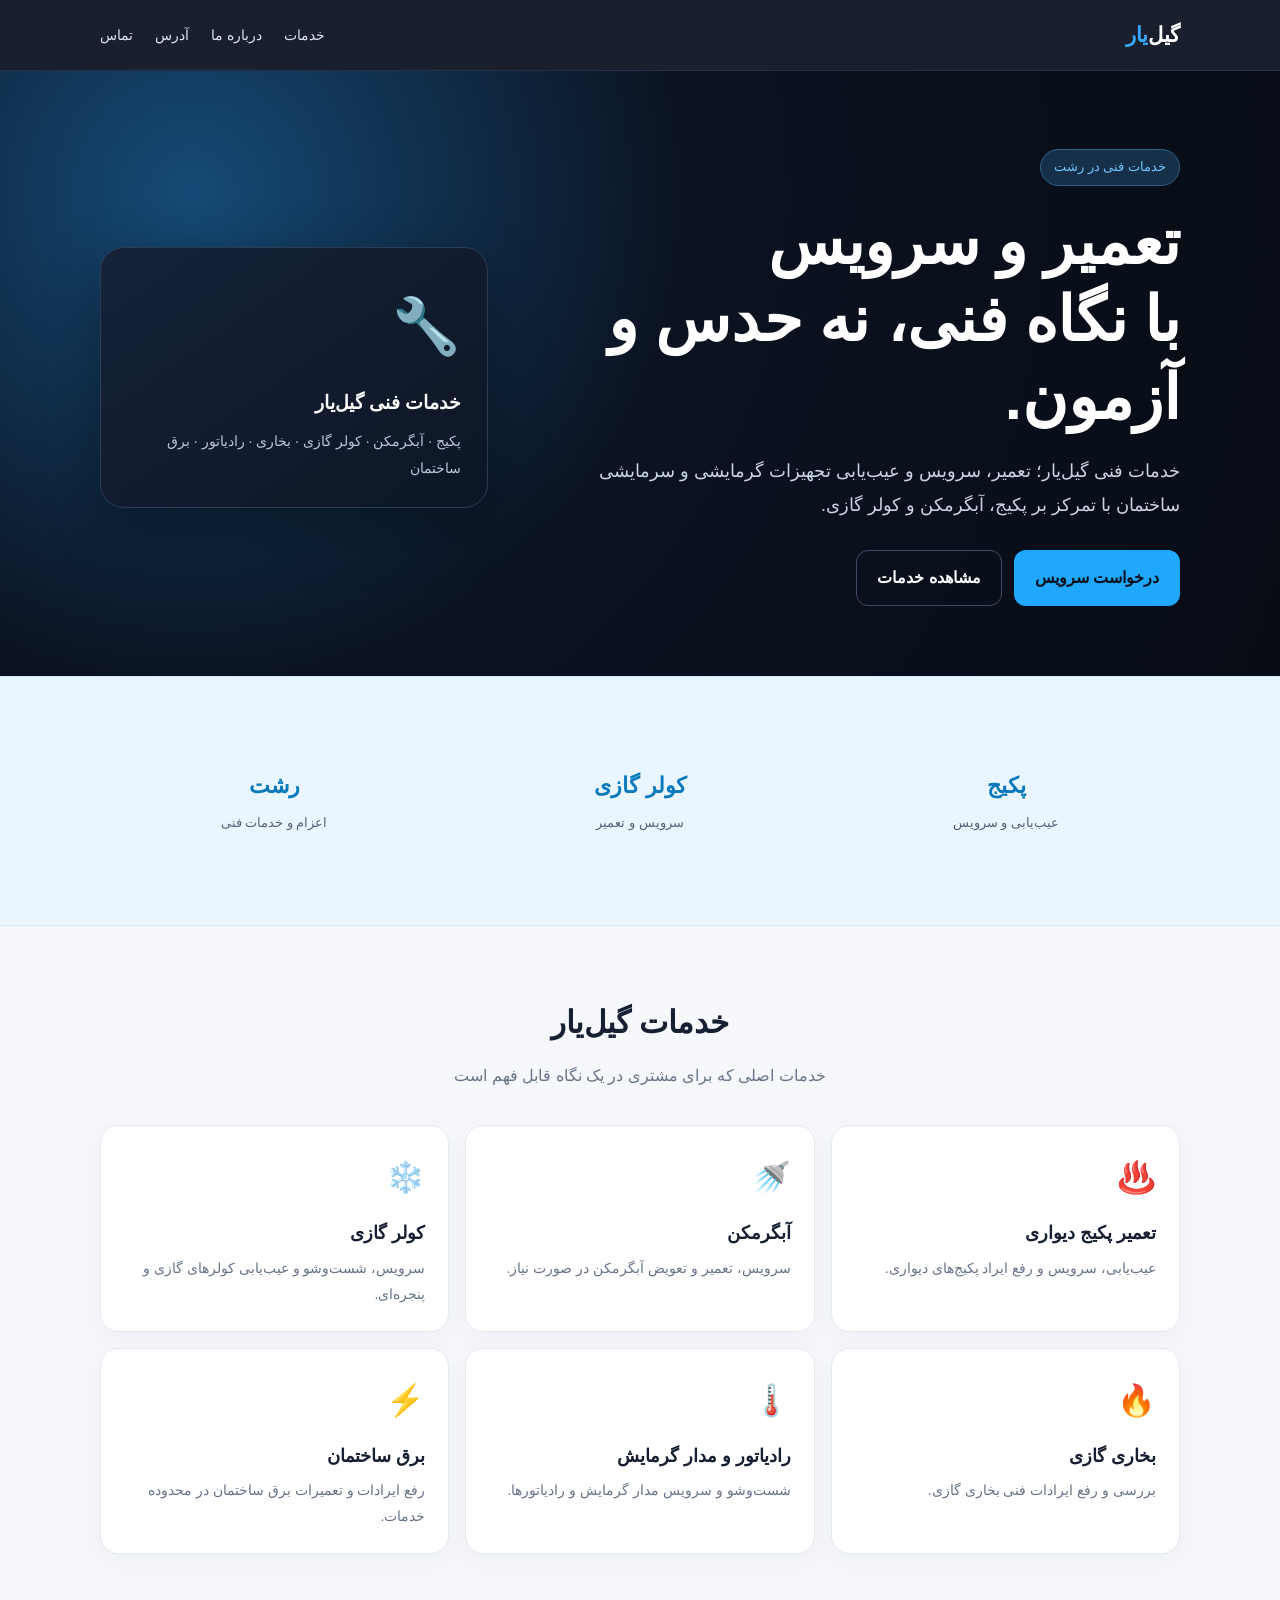
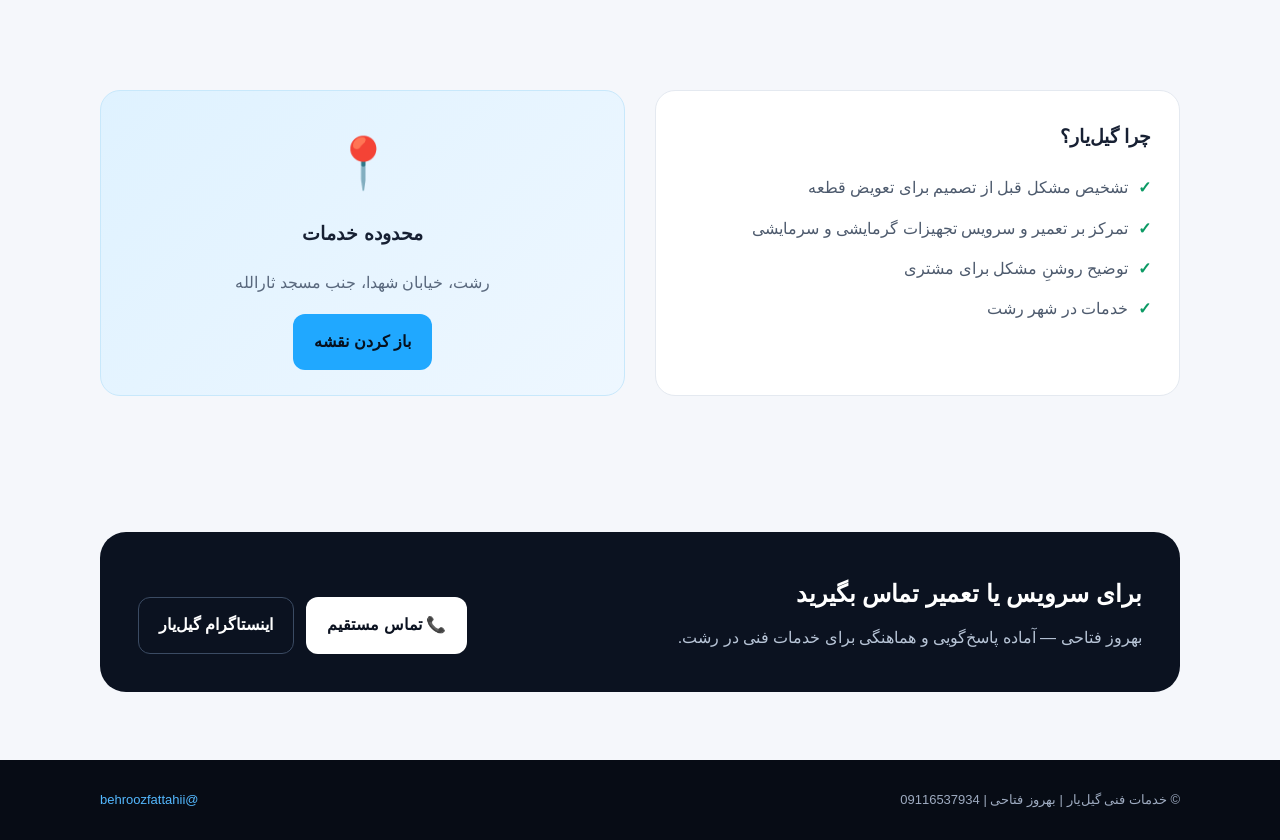
==== index.html @ eefb1b01 "Add files via upload" ====
<!doctype html>
<html lang="fa" dir="rtl">
<head>
<meta charset="utf-8">
<meta name="viewport" content="width=device-width,initial-scale=1">
<meta name="theme-color" content="#0b1220">
<title>خدمات فنی گیل‌یار | تعمیر پکیج و کولر در رشت</title>
<meta name="description" content="خدمات فنی گیل‌یار در رشت؛ تعمیر و سرویس پکیج، آبگرمکن، کولر گازی، بخاری گازی، رادیاتور و برق ساختمان.">
<style>
*{box-sizing:border-box}html{scroll-behavior:smooth}body{margin:0;font-family:Tahoma,Arial,sans-serif;background:#f5f7fb;color:#172033;line-height:1.9}
a{text-decoration:none;color:inherit}.wrap{max-width:1120px;margin:auto;padding:0 20px}
header{position:sticky;top:0;z-index:10;background:rgba(11,18,32,.94);backdrop-filter:blur(12px);color:#fff;border-bottom:1px solid #263149}
.nav{height:70px;display:flex;align-items:center;justify-content:space-between}.brand{font-size:21px;font-weight:900}.brand span{color:#36a9ff}
.navlinks{display:flex;gap:22px;font-size:14px;color:#dce5f4}.navlinks a:hover{color:#36a9ff}
.hero{background:radial-gradient(circle at 15% 20%,#154a76 0,#0b1220 42%,#070c15 100%);color:#fff;padding:78px 0 70px;overflow:hidden}
.hero-grid{display:grid;grid-template-columns:1.25fr .75fr;gap:45px;align-items:center}.eyebrow{display:inline-block;background:#17304a;border:1px solid #2c6087;color:#73c5ff;padding:5px 13px;border-radius:999px;font-size:13px}
h1{font-size:clamp(34px,5vw,62px);line-height:1.25;margin:18px 0 14px}.hero p{font-size:18px;color:#c8d4e5;max-width:650px}
.actions{display:flex;gap:12px;flex-wrap:wrap;margin-top:27px}.btn{display:inline-flex;align-items:center;justify-content:center;padding:12px 20px;border-radius:12px;font-weight:800;border:1px solid transparent}.primary{background:#20a8ff;color:#06101d}.secondary{border-color:#3b4b63;color:#fff}
.hero-card{background:linear-gradient(145deg,#152238,#0d1625);border:1px solid #2b3c55;border-radius:24px;padding:26px;box-shadow:0 20px 60px #0005}.hero-card .icon{font-size:55px}.hero-card h3{margin:7px 0}.hero-card p{font-size:14px;margin:0;color:#b9c7d9}
section{padding:68px 0}.section-title{text-align:center;margin-bottom:34px}.section-title h2{font-size:31px;margin:0 0 8px}.section-title p{color:#69758a;margin:0}
.services{display:grid;grid-template-columns:repeat(3,1fr);gap:16px}.service{background:#fff;border:1px solid #e4e9f0;border-radius:18px;padding:23px;box-shadow:0 8px 28px #16233a08}.service .ico{font-size:31px}.service h3{margin:8px 0 4px;font-size:18px}.service p{margin:0;color:#68748a;font-size:14px}
.strip{background:#eaf6ff;border-top:1px solid #cfeaff;border-bottom:1px solid #cfeaff}.strip-grid{display:grid;grid-template-columns:repeat(3,1fr);gap:18px;text-align:center}.stat{padding:20px}.stat b{display:block;font-size:22px;color:#0879bd}.stat span{font-size:13px;color:#536176}
.about{display:grid;grid-template-columns:1fr 1fr;gap:30px;align-items:stretch}.box{background:#fff;border:1px solid #e4e9f0;border-radius:20px;padding:28px}.box h3{margin-top:0}.check{display:flex;gap:10px;margin:10px 0;color:#4d5a6d}.check b{color:#0b9a64}
.mapbox{min-height:300px;border-radius:20px;background:linear-gradient(135deg,#dff2ff,#eef7ff);border:1px solid #c8e8fb;display:flex;align-items:center;justify-content:center;text-align:center;padding:25px}.pin{font-size:50px}.mapbox h3{margin:5px 0}.mapbox p{color:#59687d}
.cta{background:#0b1220;color:#fff;border-radius:26px;padding:38px}.cta-grid{display:flex;justify-content:space-between;gap:25px;align-items:center}.cta h2{margin:0 0 6px}.cta p{color:#b8c5d7;margin:0}.cta .primary{background:#fff;color:#0b1220}
footer{background:#070c15;color:#9eabc0;padding:28px 0;font-size:13px}.foot{display:flex;justify-content:space-between;gap:15px;flex-wrap:wrap}.social{color:#54b9ff}
@media(max-width:800px){.navlinks{display:none}.hero{padding-top:55px}.hero-grid,.about{grid-template-columns:1fr}.services{grid-template-columns:1fr 1fr}.strip-grid{grid-template-columns:1fr}.hero-card{display:none}}
@media(max-width:520px){.services{grid-template-columns:1fr}h1{font-size:38px}.cta-grid{display:block}.cta .btn{margin-top:20px}}
</style>
</head>
<body>
<header><div class="wrap nav">
  <div class="brand">گیل<span>‌یار</span></div>
  <nav class="navlinks"><a href="#services">خدمات</a><a href="#about">درباره ما</a><a href="#address">آدرس</a><a href="#contact">تماس</a></nav>
</div></header>

<main>
<section class="hero"><div class="wrap hero-grid">
  <div>
    <span class="eyebrow">خدمات فنی در رشت</span>
    <h1>تعمیر و سرویس<br>با نگاه فنی، نه حدس و آزمون.</h1>
    <p>خدمات فنی گیل‌یار؛ تعمیر، سرویس و عیب‌یابی تجهیزات گرمایشی و سرمایشی ساختمان با تمرکز بر پکیج، آبگرمکن و کولر گازی.</p>
    <div class="actions"><a class="btn primary" href="#contact">درخواست سرویس</a><a class="btn secondary" href="#services">مشاهده خدمات</a></div>
  </div>
  <div class="hero-card"><div class="icon">🔧</div><h3>خدمات فنی گیل‌یار</h3><p>پکیج · آبگرمکن · کولر گازی · بخاری · رادیاتور · برق ساختمان</p></div>
</div></section>

<section class="strip"><div class="wrap strip-grid">
  <div class="stat"><b>پکیج</b><span>عیب‌یابی و سرویس</span></div>
  <div class="stat"><b>کولر گازی</b><span>سرویس و تعمیر</span></div>
  <div class="stat"><b>رشت</b><span>اعزام و خدمات فنی</span></div>
</div></section>

<section id="services"><div class="wrap">
  <div class="section-title"><h2>خدمات گیل‌یار</h2><p>خدمات اصلی که برای مشتری در یک نگاه قابل فهم است</p></div>
  <div class="services">
    <article class="service"><div class="ico">♨️</div><h3>تعمیر پکیج دیواری</h3><p>عیب‌یابی، سرویس و رفع ایراد پکیج‌های دیواری.</p></article>
    <article class="service"><div class="ico">🚿</div><h3>آبگرمکن</h3><p>سرویس، تعمیر و تعویض آبگرمکن در صورت نیاز.</p></article>
    <article class="service"><div class="ico">❄️</div><h3>کولر گازی</h3><p>سرویس، شست‌وشو و عیب‌یابی کولرهای گازی و پنجره‌ای.</p></article>
    <article class="service"><div class="ico">🔥</div><h3>بخاری گازی</h3><p>بررسی و رفع ایرادات فنی بخاری گازی.</p></article>
    <article class="service"><div class="ico">🌡️</div><h3>رادیاتور و مدار گرمایش</h3><p>شست‌وشو و سرویس مدار گرمایش و رادیاتورها.</p></article>
    <article class="service"><div class="ico">⚡</div><h3>برق ساختمان</h3><p>رفع ایرادات و تعمیرات برق ساختمان در محدوده خدمات.</p></article>
  </div>
</div></section>

<section id="about"><div class="wrap about">
  <div class="box"><h3>چرا گیل‌یار؟</h3>
    <div class="check"><b>✓</b><span>تشخیص مشکل قبل از تصمیم برای تعویض قطعه</span></div>
    <div class="check"><b>✓</b><span>تمرکز بر تعمیر و سرویس تجهیزات گرمایشی و سرمایشی</span></div>
    <div class="check"><b>✓</b><span>توضیح روشنِ مشکل برای مشتری</span></div>
    <div class="check"><b>✓</b><span>خدمات در شهر رشت</span></div>
  </div>
  <div class="mapbox" id="address"><div><div class="pin">📍</div><h3>محدوده خدمات</h3><p>رشت، خیابان شهدا، جنب مسجد ثارالله</p><a class="btn primary" target="_blank" href="https://www.google.com/maps/search/?api=1&query=رشت+خیابان+شهدا+مسجد+ثارالله">باز کردن نقشه</a></div></div>
</div></section>

<section id="contact"><div class="wrap"><div class="cta"><div class="cta-grid">
  <div><h2>برای سرویس یا تعمیر تماس بگیرید</h2><p>بهروز فتاحی — آماده پاسخ‌گویی و هماهنگی برای خدمات فنی در رشت.</p></div>
  <div class="actions"><a class="btn primary" href="tel:09116537934">📞 تماس مستقیم</a><a class="btn secondary" href="https://instagram.com/behroozfattahii" target="_blank">اینستاگرام گیل‌یار</a></div>
</div></div></div></section>
</main>

<footer><div class="wrap foot"><span>© خدمات فنی گیل‌یار | بهروز فتاحی | 09116537934</span><span class="social">@behroozfattahii</span></div></footer>
</body>
</html>
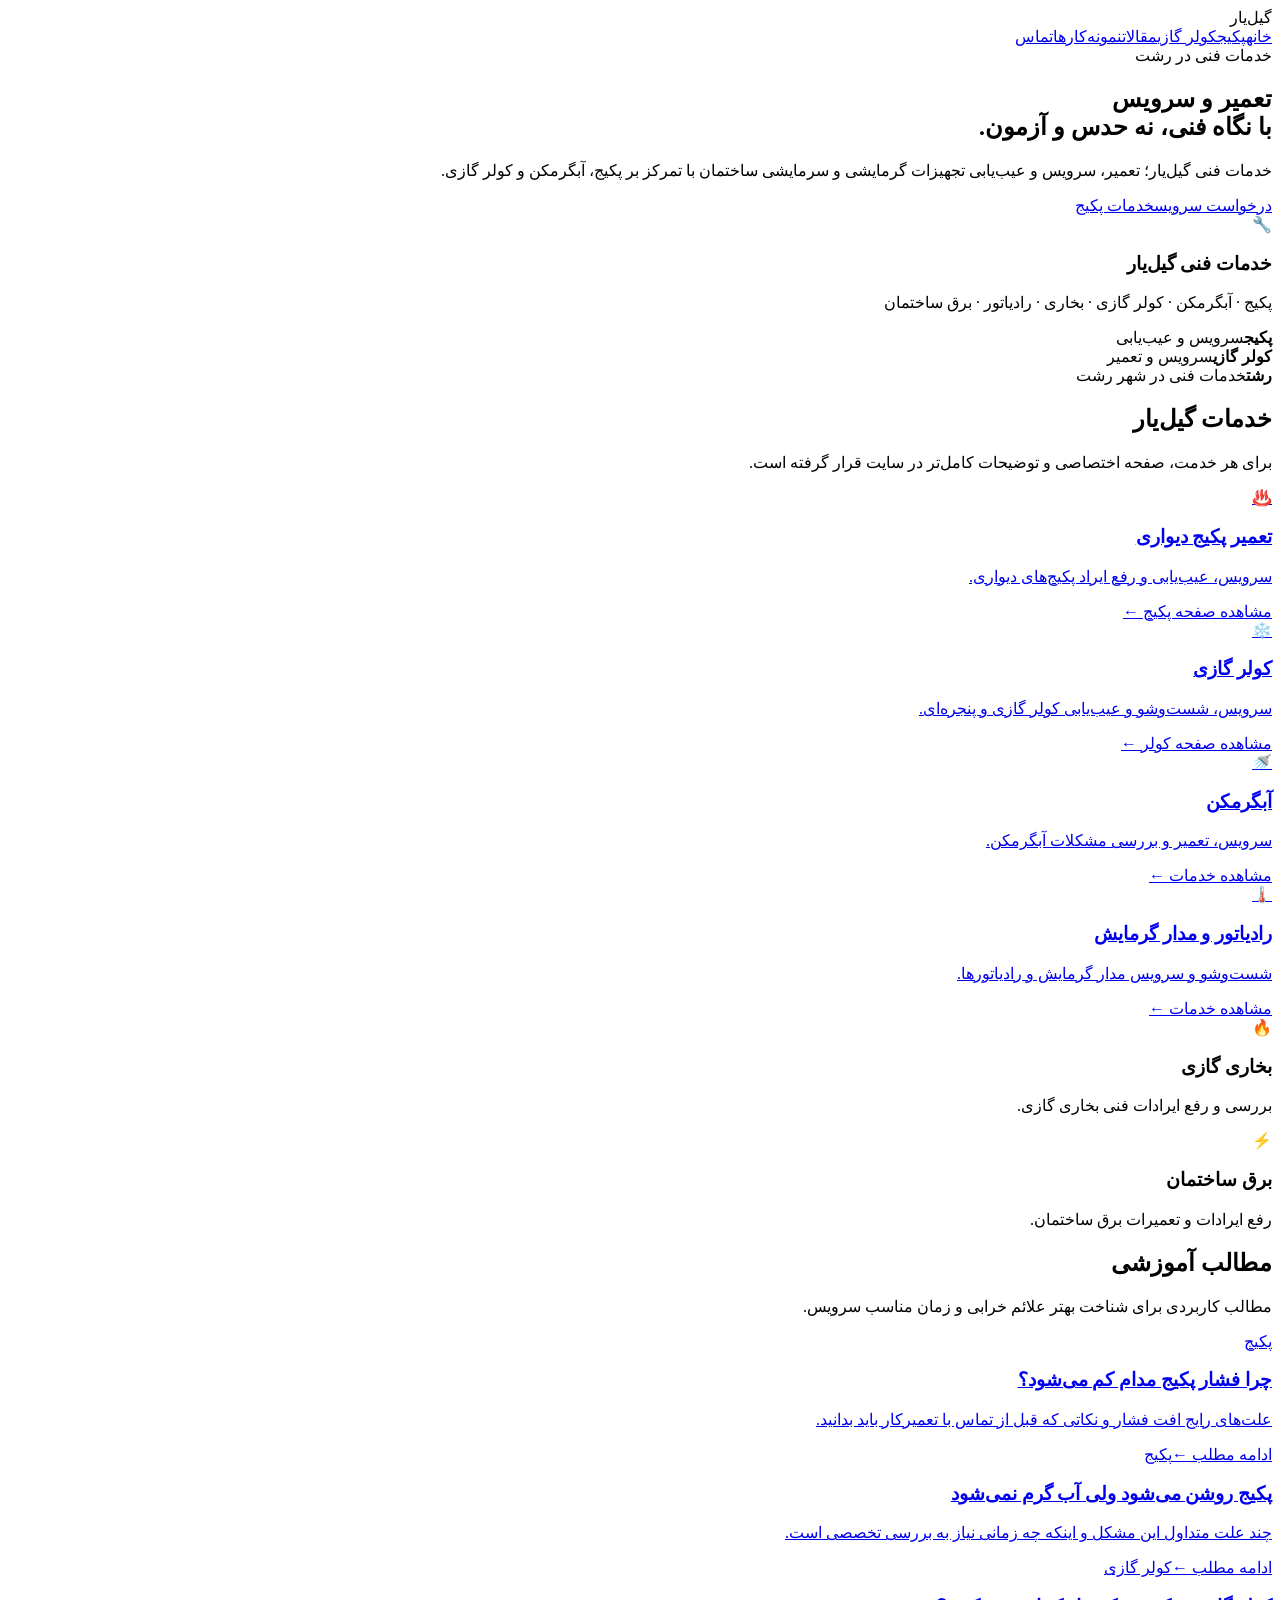
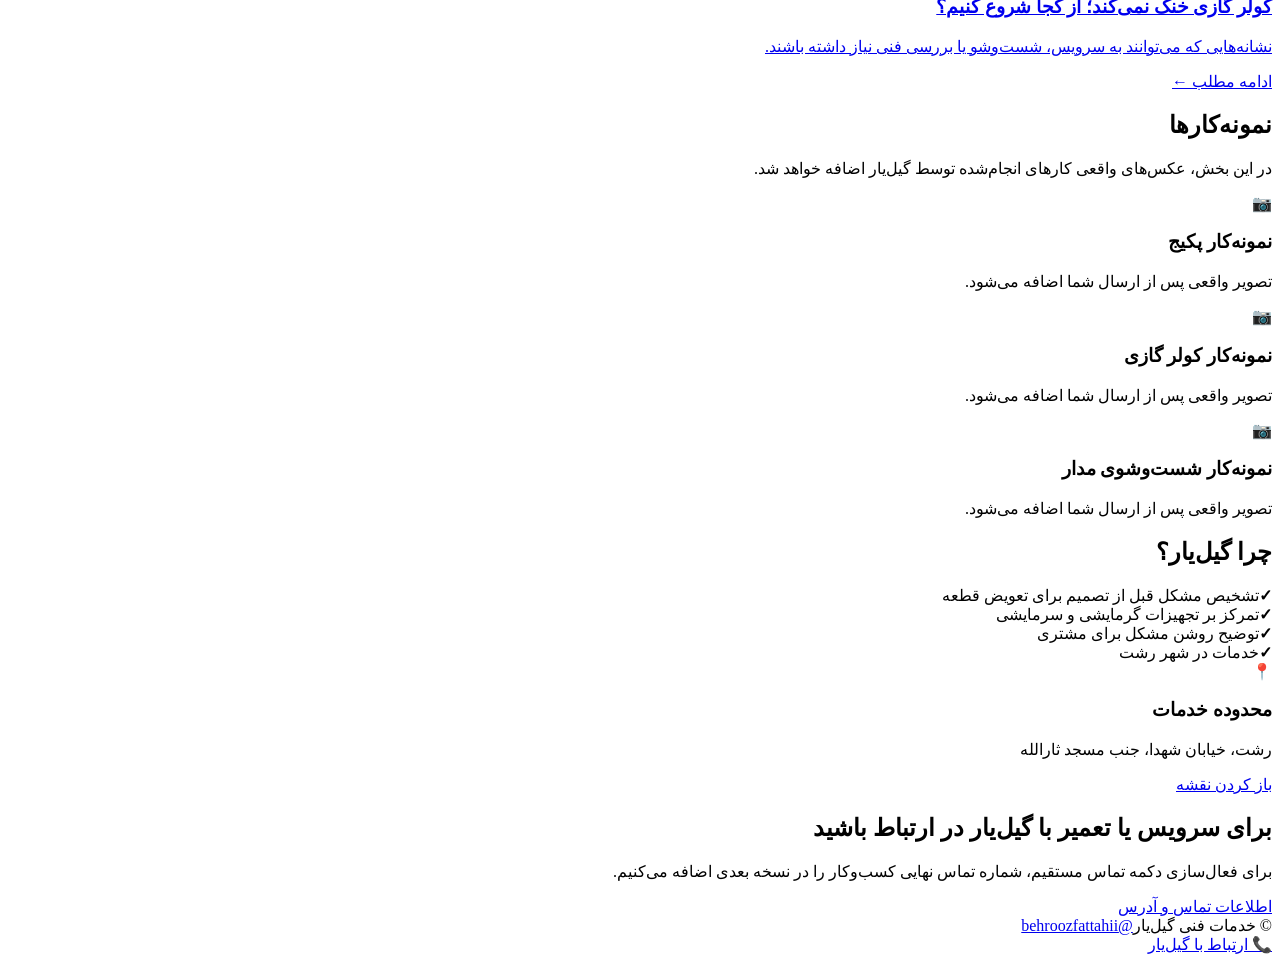
==== commit 28a2ee09: "Add files via upload" ====
--- a/index.html
+++ b/index.html
@@ -1,84 +1 @@
-<!doctype html>
-<html lang="fa" dir="rtl">
-<head>
-<meta charset="utf-8">
-<meta name="viewport" content="width=device-width,initial-scale=1">
-<meta name="theme-color" content="#0b1220">
-<title>خدمات فنی گیل‌یار | تعمیر پکیج و کولر در رشت</title>
-<meta name="description" content="خدمات فنی گیل‌یار در رشت؛ تعمیر و سرویس پکیج، آبگرمکن، کولر گازی، بخاری گازی، رادیاتور و برق ساختمان.">
-<style>
-*{box-sizing:border-box}html{scroll-behavior:smooth}body{margin:0;font-family:Tahoma,Arial,sans-serif;background:#f5f7fb;color:#172033;line-height:1.9}
-a{text-decoration:none;color:inherit}.wrap{max-width:1120px;margin:auto;padding:0 20px}
-header{position:sticky;top:0;z-index:10;background:rgba(11,18,32,.94);backdrop-filter:blur(12px);color:#fff;border-bottom:1px solid #263149}
-.nav{height:70px;display:flex;align-items:center;justify-content:space-between}.brand{font-size:21px;font-weight:900}.brand span{color:#36a9ff}
-.navlinks{display:flex;gap:22px;font-size:14px;color:#dce5f4}.navlinks a:hover{color:#36a9ff}
-.hero{background:radial-gradient(circle at 15% 20%,#154a76 0,#0b1220 42%,#070c15 100%);color:#fff;padding:78px 0 70px;overflow:hidden}
-.hero-grid{display:grid;grid-template-columns:1.25fr .75fr;gap:45px;align-items:center}.eyebrow{display:inline-block;background:#17304a;border:1px solid #2c6087;color:#73c5ff;padding:5px 13px;border-radius:999px;font-size:13px}
-h1{font-size:clamp(34px,5vw,62px);line-height:1.25;margin:18px 0 14px}.hero p{font-size:18px;color:#c8d4e5;max-width:650px}
-.actions{display:flex;gap:12px;flex-wrap:wrap;margin-top:27px}.btn{display:inline-flex;align-items:center;justify-content:center;padding:12px 20px;border-radius:12px;font-weight:800;border:1px solid transparent}.primary{background:#20a8ff;color:#06101d}.secondary{border-color:#3b4b63;color:#fff}
-.hero-card{background:linear-gradient(145deg,#152238,#0d1625);border:1px solid #2b3c55;border-radius:24px;padding:26px;box-shadow:0 20px 60px #0005}.hero-card .icon{font-size:55px}.hero-card h3{margin:7px 0}.hero-card p{font-size:14px;margin:0;color:#b9c7d9}
-section{padding:68px 0}.section-title{text-align:center;margin-bottom:34px}.section-title h2{font-size:31px;margin:0 0 8px}.section-title p{color:#69758a;margin:0}
-.services{display:grid;grid-template-columns:repeat(3,1fr);gap:16px}.service{background:#fff;border:1px solid #e4e9f0;border-radius:18px;padding:23px;box-shadow:0 8px 28px #16233a08}.service .ico{font-size:31px}.service h3{margin:8px 0 4px;font-size:18px}.service p{margin:0;color:#68748a;font-size:14px}
-.strip{background:#eaf6ff;border-top:1px solid #cfeaff;border-bottom:1px solid #cfeaff}.strip-grid{display:grid;grid-template-columns:repeat(3,1fr);gap:18px;text-align:center}.stat{padding:20px}.stat b{display:block;font-size:22px;color:#0879bd}.stat span{font-size:13px;color:#536176}
-.about{display:grid;grid-template-columns:1fr 1fr;gap:30px;align-items:stretch}.box{background:#fff;border:1px solid #e4e9f0;border-radius:20px;padding:28px}.box h3{margin-top:0}.check{display:flex;gap:10px;margin:10px 0;color:#4d5a6d}.check b{color:#0b9a64}
-.mapbox{min-height:300px;border-radius:20px;background:linear-gradient(135deg,#dff2ff,#eef7ff);border:1px solid #c8e8fb;display:flex;align-items:center;justify-content:center;text-align:center;padding:25px}.pin{font-size:50px}.mapbox h3{margin:5px 0}.mapbox p{color:#59687d}
-.cta{background:#0b1220;color:#fff;border-radius:26px;padding:38px}.cta-grid{display:flex;justify-content:space-between;gap:25px;align-items:center}.cta h2{margin:0 0 6px}.cta p{color:#b8c5d7;margin:0}.cta .primary{background:#fff;color:#0b1220}
-footer{background:#070c15;color:#9eabc0;padding:28px 0;font-size:13px}.foot{display:flex;justify-content:space-between;gap:15px;flex-wrap:wrap}.social{color:#54b9ff}
-@media(max-width:800px){.navlinks{display:none}.hero{padding-top:55px}.hero-grid,.about{grid-template-columns:1fr}.services{grid-template-columns:1fr 1fr}.strip-grid{grid-template-columns:1fr}.hero-card{display:none}}
-@media(max-width:520px){.services{grid-template-columns:1fr}h1{font-size:38px}.cta-grid{display:block}.cta .btn{margin-top:20px}}
-</style>
-</head>
-<body>
-<header><div class="wrap nav">
-  <div class="brand">گیل<span>‌یار</span></div>
-  <nav class="navlinks"><a href="#services">خدمات</a><a href="#about">درباره ما</a><a href="#address">آدرس</a><a href="#contact">تماس</a></nav>
-</div></header>
-
-<main>
-<section class="hero"><div class="wrap hero-grid">
-  <div>
-    <span class="eyebrow">خدمات فنی در رشت</span>
-    <h1>تعمیر و سرویس<br>با نگاه فنی، نه حدس و آزمون.</h1>
-    <p>خدمات فنی گیل‌یار؛ تعمیر، سرویس و عیب‌یابی تجهیزات گرمایشی و سرمایشی ساختمان با تمرکز بر پکیج، آبگرمکن و کولر گازی.</p>
-    <div class="actions"><a class="btn primary" href="#contact">درخواست سرویس</a><a class="btn secondary" href="#services">مشاهده خدمات</a></div>
-  </div>
-  <div class="hero-card"><div class="icon">🔧</div><h3>خدمات فنی گیل‌یار</h3><p>پکیج · آبگرمکن · کولر گازی · بخاری · رادیاتور · برق ساختمان</p></div>
-</div></section>
-
-<section class="strip"><div class="wrap strip-grid">
-  <div class="stat"><b>پکیج</b><span>عیب‌یابی و سرویس</span></div>
-  <div class="stat"><b>کولر گازی</b><span>سرویس و تعمیر</span></div>
-  <div class="stat"><b>رشت</b><span>اعزام و خدمات فنی</span></div>
-</div></section>
-
-<section id="services"><div class="wrap">
-  <div class="section-title"><h2>خدمات گیل‌یار</h2><p>خدمات اصلی که برای مشتری در یک نگاه قابل فهم است</p></div>
-  <div class="services">
-    <article class="service"><div class="ico">♨️</div><h3>تعمیر پکیج دیواری</h3><p>عیب‌یابی، سرویس و رفع ایراد پکیج‌های دیواری.</p></article>
-    <article class="service"><div class="ico">🚿</div><h3>آبگرمکن</h3><p>سرویس، تعمیر و تعویض آبگرمکن در صورت نیاز.</p></article>
-    <article class="service"><div class="ico">❄️</div><h3>کولر گازی</h3><p>سرویس، شست‌وشو و عیب‌یابی کولرهای گازی و پنجره‌ای.</p></article>
-    <article class="service"><div class="ico">🔥</div><h3>بخاری گازی</h3><p>بررسی و رفع ایرادات فنی بخاری گازی.</p></article>
-    <article class="service"><div class="ico">🌡️</div><h3>رادیاتور و مدار گرمایش</h3><p>شست‌وشو و سرویس مدار گرمایش و رادیاتورها.</p></article>
-    <article class="service"><div class="ico">⚡</div><h3>برق ساختمان</h3><p>رفع ایرادات و تعمیرات برق ساختمان در محدوده خدمات.</p></article>
-  </div>
-</div></section>
-
-<section id="about"><div class="wrap about">
-  <div class="box"><h3>چرا گیل‌یار؟</h3>
-    <div class="check"><b>✓</b><span>تشخیص مشکل قبل از تصمیم برای تعویض قطعه</span></div>
-    <div class="check"><b>✓</b><span>تمرکز بر تعمیر و سرویس تجهیزات گرمایشی و سرمایشی</span></div>
-    <div class="check"><b>✓</b><span>توضیح روشنِ مشکل برای مشتری</span></div>
-    <div class="check"><b>✓</b><span>خدمات در شهر رشت</span></div>
-  </div>
-  <div class="mapbox" id="address"><div><div class="pin">📍</div><h3>محدوده خدمات</h3><p>رشت، خیابان شهدا، جنب مسجد ثارالله</p><a class="btn primary" target="_blank" href="https://www.google.com/maps/search/?api=1&query=رشت+خیابان+شهدا+مسجد+ثارالله">باز کردن نقشه</a></div></div>
-</div></section>
-
-<section id="contact"><div class="wrap"><div class="cta"><div class="cta-grid">
-  <div><h2>برای سرویس یا تعمیر تماس بگیرید</h2><p>بهروز فتاحی — آماده پاسخ‌گویی و هماهنگی برای خدمات فنی در رشت.</p></div>
-  <div class="actions"><a class="btn primary" href="tel:09116537934">📞 تماس مستقیم</a><a class="btn secondary" href="https://instagram.com/behroozfattahii" target="_blank">اینستاگرام گیل‌یار</a></div>
-</div></div></div></section>
-</main>
-
-<footer><div class="wrap foot"><span>© خدمات فنی گیل‌یار | بهروز فتاحی | 09116537934</span><span class="social">@behroozfattahii</span></div></footer>
-</body>
-</html>
+<!doctype html><html lang="fa" dir="rtl"><head><meta charset="utf-8"><meta name="viewport" content="width=device-width,initial-scale=1"><title>خدمات فنی گیل‌یار | تعمیر پکیج و کولر در رشت</title><meta name="description" content="خدمات فنی گیل‌یار در رشت؛ تعمیر و سرویس پکیج، آبگرمکن، کولر گازی، رادیاتور و بخاری گازی، همراه با مطالب آموزشی و نمونه‌کارها."><meta name="robots" content="index,follow"><link rel="canonical" href="https://gilyar.onrender.com/"><link rel="stylesheet" href="assets/style.css"><script type="application/ld+json">{"@context":"https://schema.org","@type":"LocalBusiness","name":"خدمات فنی گیل‌یار","url":"https://gilyar.onrender.com/","address":{"@type":"PostalAddress","addressLocality":"Rasht","addressCountry":"IR","streetAddress":"خیابان شهدا، جنب مسجد ثارالله"},"areaServed":"رشت"}</script></head><body><header class="top"><div class="wrap nav"><div class="brand">گیل<span>‌یار</span></div><nav class="links"><a href="index.html">خانه</a><a href="services/package.html">پکیج</a><a href="services/ac.html">کولر گازی</a><a href="articles/index.html">مقالات</a><a href="portfolio.html">نمونه‌کارها</a><a href="contact.html">تماس</a></nav></div></header><main><section class="hero"><div class="wrap grid2"><div><span class="eyebrow">خدمات فنی در رشت</span><h1>تعمیر و سرویس<br>با نگاه فنی، نه حدس و آزمون.</h1><p>خدمات فنی گیل‌یار؛ تعمیر، سرویس و عیب‌یابی تجهیزات گرمایشی و سرمایشی ساختمان با تمرکز بر پکیج، آبگرمکن و کولر گازی.</p><div class="actions"><a class="btn primary" href="contact.html">درخواست سرویس</a><a class="btn outline" href="services/package.html">خدمات پکیج</a></div></div><div class="card hero-card"><div class="big">🔧</div><h3>خدمات فنی گیل‌یار</h3><p>پکیج · آبگرمکن · کولر گازی · بخاری · رادیاتور · برق ساختمان</p></div></div></section><section class="band"><div class="wrap stats"><div class="stat"><b>پکیج</b><span>سرویس و عیب‌یابی</span></div><div class="stat"><b>کولر گازی</b><span>سرویس و تعمیر</span></div><div class="stat"><b>رشت</b><span>خدمات فنی در شهر رشت</span></div></div></section><section><div class="wrap"><div class="title"><h2>خدمات گیل‌یار</h2><p>برای هر خدمت، صفحه اختصاصی و توضیحات کامل‌تر در سایت قرار گرفته است.</p></div><div class="cards"><a class="card service" href="services/package.html"><div class="ico">♨️</div><h3>تعمیر پکیج دیواری</h3><p>سرویس، عیب‌یابی و رفع ایراد پکیج‌های دیواری.</p><span class="more">مشاهده صفحه پکیج ←</span></a><a class="card service" href="services/ac.html"><div class="ico">❄️</div><h3>کولر گازی</h3><p>سرویس، شست‌وشو و عیب‌یابی کولر گازی و پنجره‌ای.</p><span class="more">مشاهده صفحه کولر ←</span></a><a class="card service" href="services/water-heater.html"><div class="ico">🚿</div><h3>آبگرمکن</h3><p>سرویس، تعمیر و بررسی مشکلات آبگرمکن.</p><span class="more">مشاهده خدمات ←</span></a><a class="card service" href="services/radiator.html"><div class="ico">🌡️</div><h3>رادیاتور و مدار گرمایش</h3><p>شست‌وشو و سرویس مدار گرمایش و رادیاتورها.</p><span class="more">مشاهده خدمات ←</span></a><div class="card service"><div class="ico">🔥</div><h3>بخاری گازی</h3><p>بررسی و رفع ایرادات فنی بخاری گازی.</p></div><div class="card service"><div class="ico">⚡</div><h3>برق ساختمان</h3><p>رفع ایرادات و تعمیرات برق ساختمان.</p></div></div></div></section><section class="band"><div class="wrap"><div class="title"><h2>مطالب آموزشی</h2><p>مطالب کاربردی برای شناخت بهتر علائم خرابی و زمان مناسب سرویس.</p></div><div class="articles"><a class="article" href="articles/package-pressure-drops.html"><span class="tag">پکیج</span><h3>چرا فشار پکیج مدام کم می‌شود؟</h3><p>علت‌های رایج افت فشار و نکاتی که قبل از تماس با تعمیرکار باید بدانید.</p><span class="more">ادامه مطلب ←</span></a><a class="article" href="articles/package-no-hot-water.html"><span class="tag">پکیج</span><h3>پکیج روشن می‌شود ولی آب گرم نمی‌شود</h3><p>چند علت متداول این مشکل و اینکه چه زمانی نیاز به بررسی تخصصی است.</p><span class="more">ادامه مطلب ←</span></a><a class="article" href="articles/ac-not-cooling.html"><span class="tag">کولر گازی</span><h3>کولر گازی خنک نمی‌کند؛ از کجا شروع کنیم؟</h3><p>نشانه‌هایی که می‌توانند به سرویس، شست‌وشو یا بررسی فنی نیاز داشته باشند.</p><span class="more">ادامه مطلب ←</span></a></div></div></section><section><div class="wrap"><div class="title"><h2>نمونه‌کارها</h2><p>در این بخش، عکس‌های واقعی کارهای انجام‌شده توسط گیل‌یار اضافه خواهد شد.</p></div><div class="portfolio"><div class="work"><div class="ph">📷</div><div><h3>نمونه‌کار پکیج</h3><p>تصویر واقعی پس از ارسال شما اضافه می‌شود.</p></div></div><div class="work"><div class="ph">📷</div><div><h3>نمونه‌کار کولر گازی</h3><p>تصویر واقعی پس از ارسال شما اضافه می‌شود.</p></div></div><div class="work"><div class="ph">📷</div><div><h3>نمونه‌کار شست‌وشوی مدار</h3><p>تصویر واقعی پس از ارسال شما اضافه می‌شود.</p></div></div></div></div></section><section><div class="wrap about"><div class="card"><h2>چرا گیل‌یار؟</h2><div class="check"><b>✓</b><span>تشخیص مشکل قبل از تصمیم برای تعویض قطعه</span></div><div class="check"><b>✓</b><span>تمرکز بر تجهیزات گرمایشی و سرمایشی</span></div><div class="check"><b>✓</b><span>توضیح روشن مشکل برای مشتری</span></div><div class="check"><b>✓</b><span>خدمات در شهر رشت</span></div></div><div class="map"><div><div class="pin">📍</div><h3>محدوده خدمات</h3><p>رشت، خیابان شهدا، جنب مسجد ثارالله</p><a class="btn primary" target="_blank" href="https://www.google.com/maps/search/?api=1&query=رشت+خیابان+شهدا+مسجد+ثارالله">باز کردن نقشه</a></div></div></div></section><section><div class="wrap"><div class="cta"><h2>برای سرویس یا تعمیر با گیل‌یار در ارتباط باشید</h2><p>برای فعال‌سازی دکمه تماس مستقیم، شماره تماس نهایی کسب‌وکار را در نسخه بعدی اضافه می‌کنیم.</p><a class="btn primary" href="contact.html">اطلاعات تماس و آدرس</a></div></div></section></main><footer><div class="wrap foot"><span>© خدمات فنی گیل‌یار</span><a class="social" href="https://instagram.com/behroozfattahii" target="_blank">@behroozfattahii</a></div></footer><a class="sticky" href="contact.html">📞 ارتباط با گیل‌یار</a></body></html>
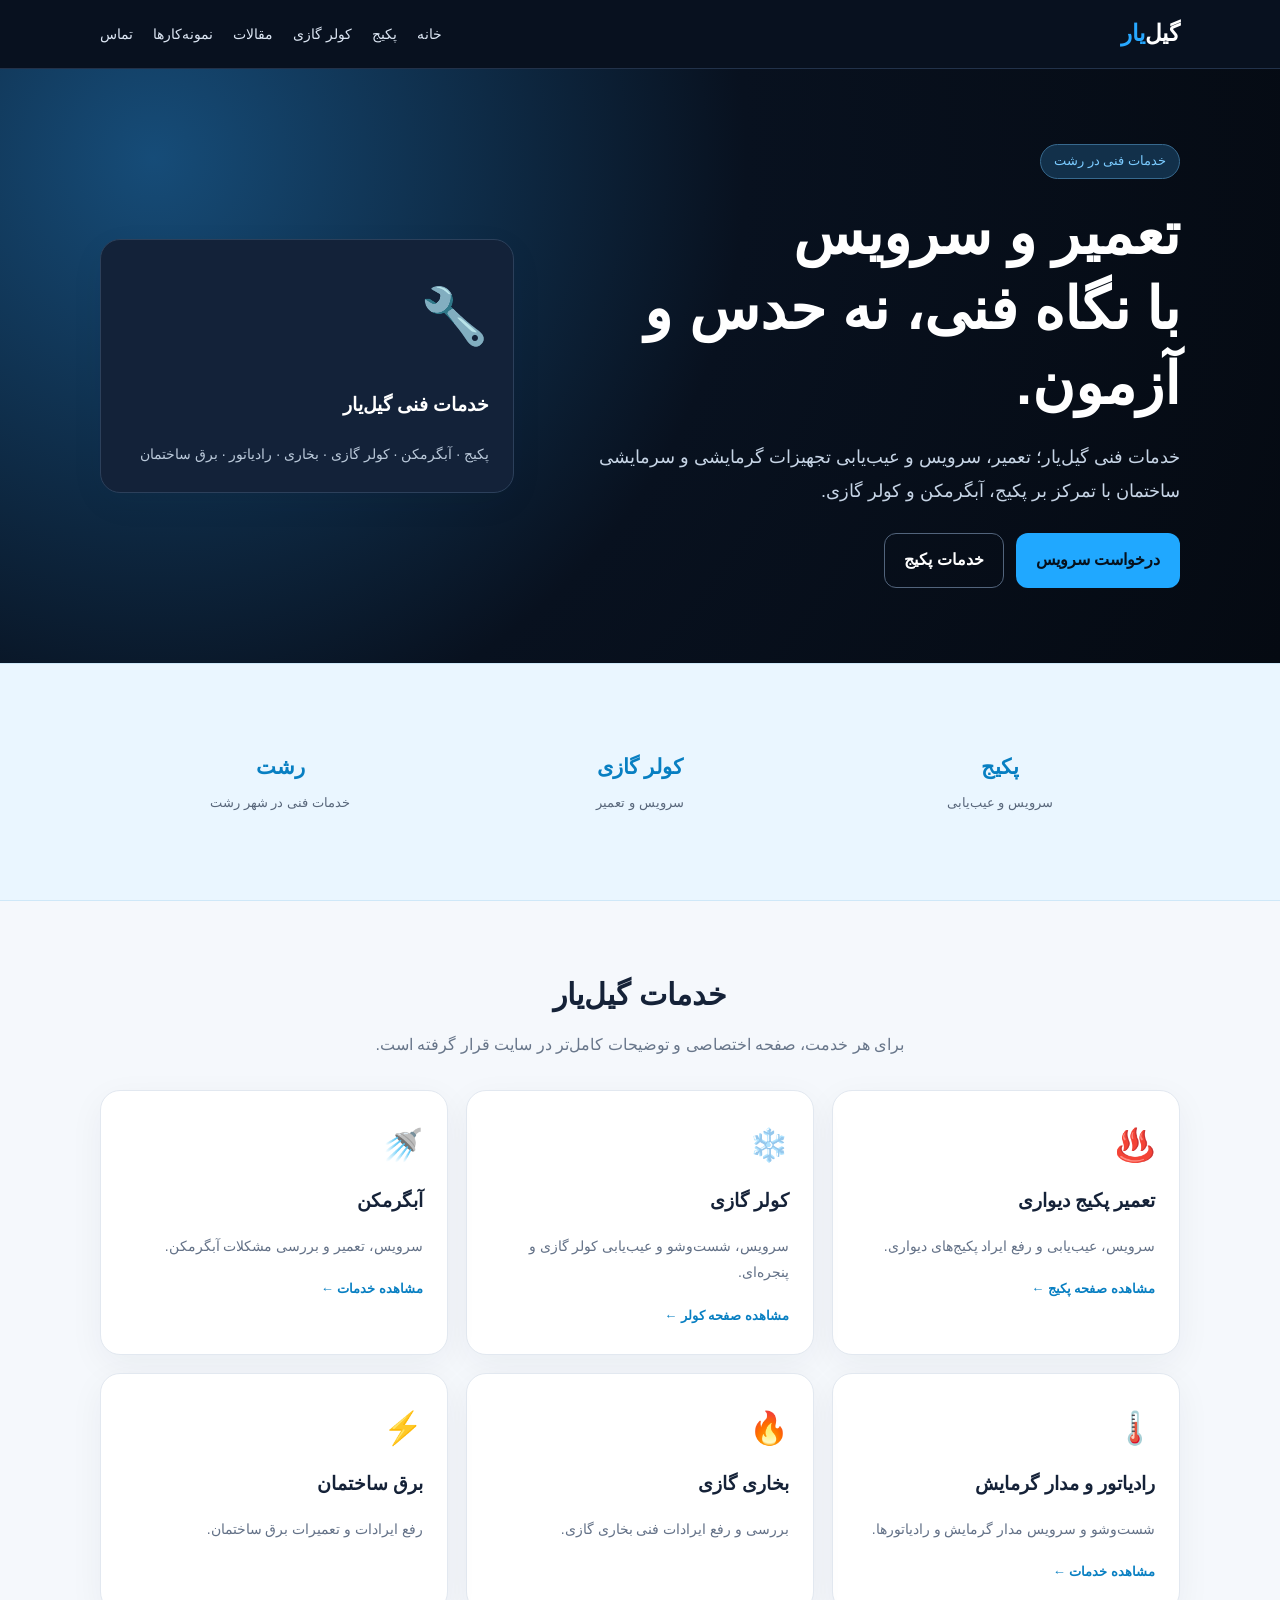
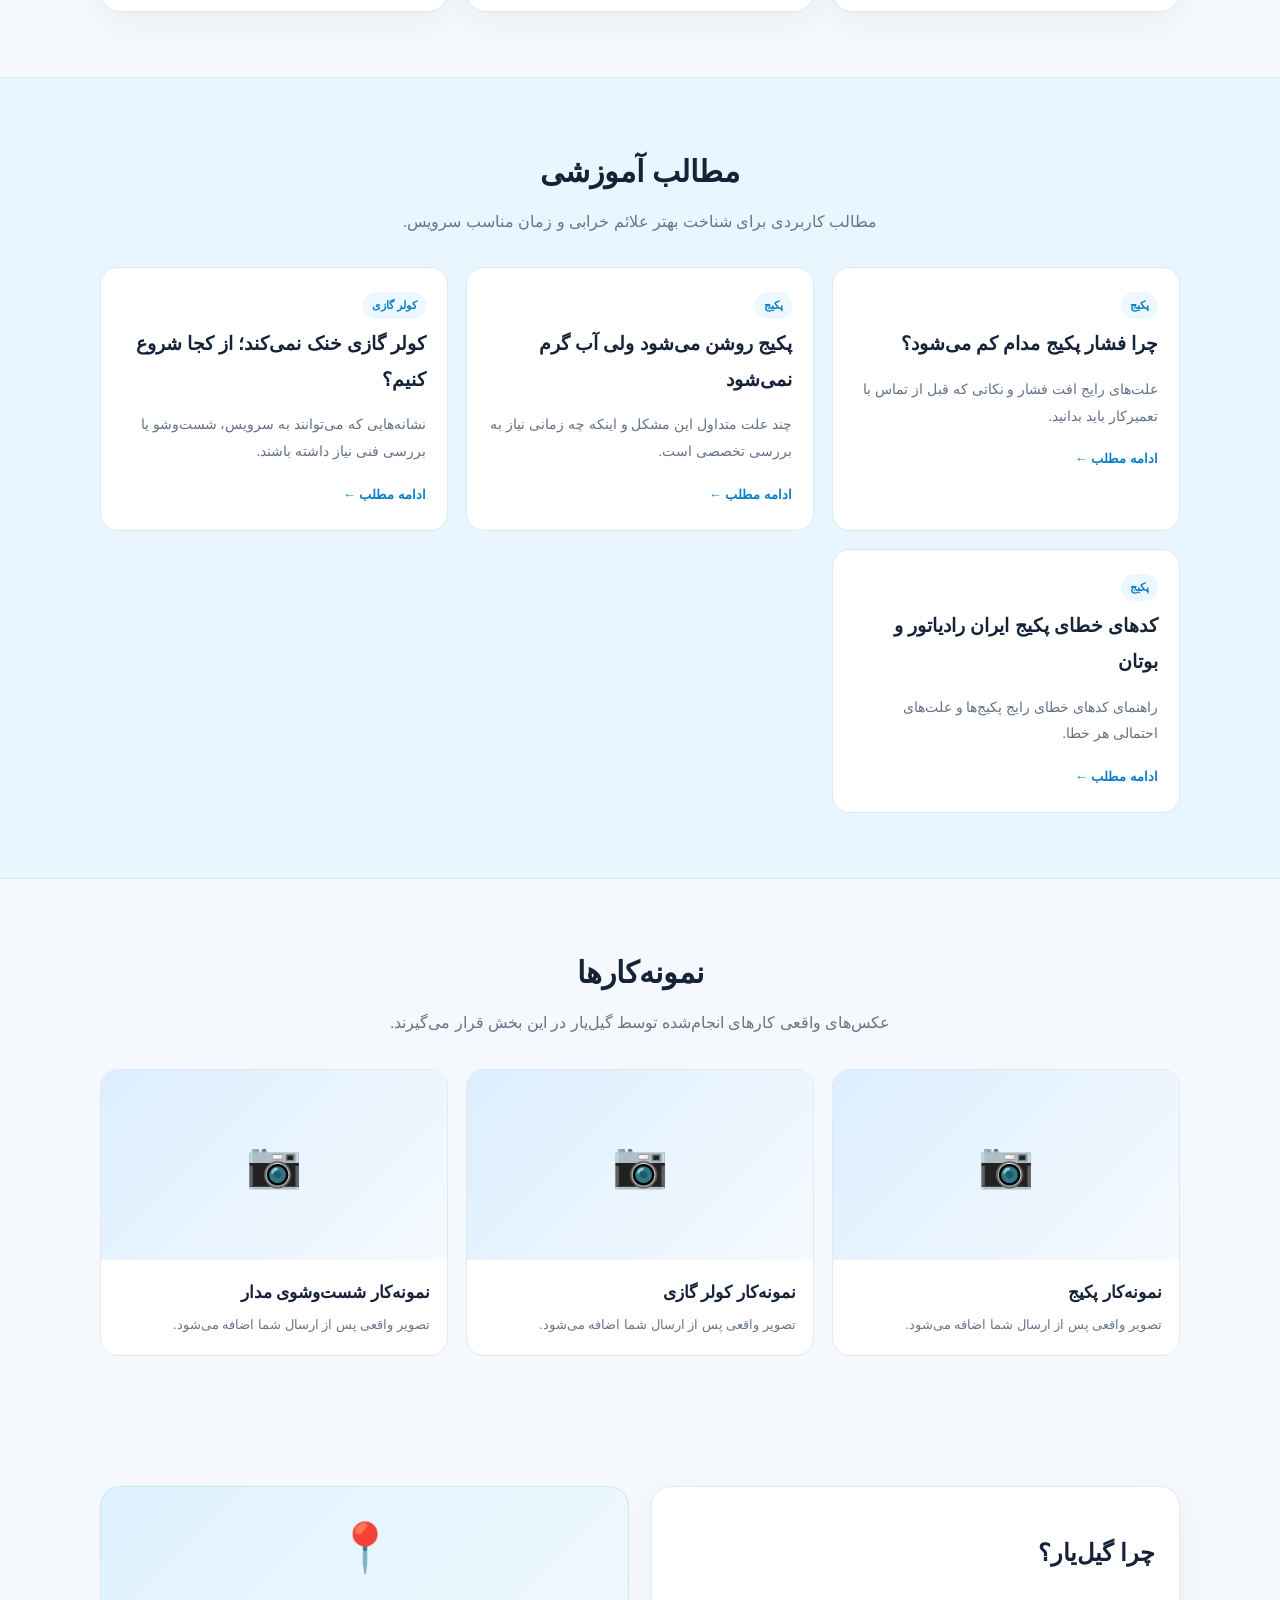
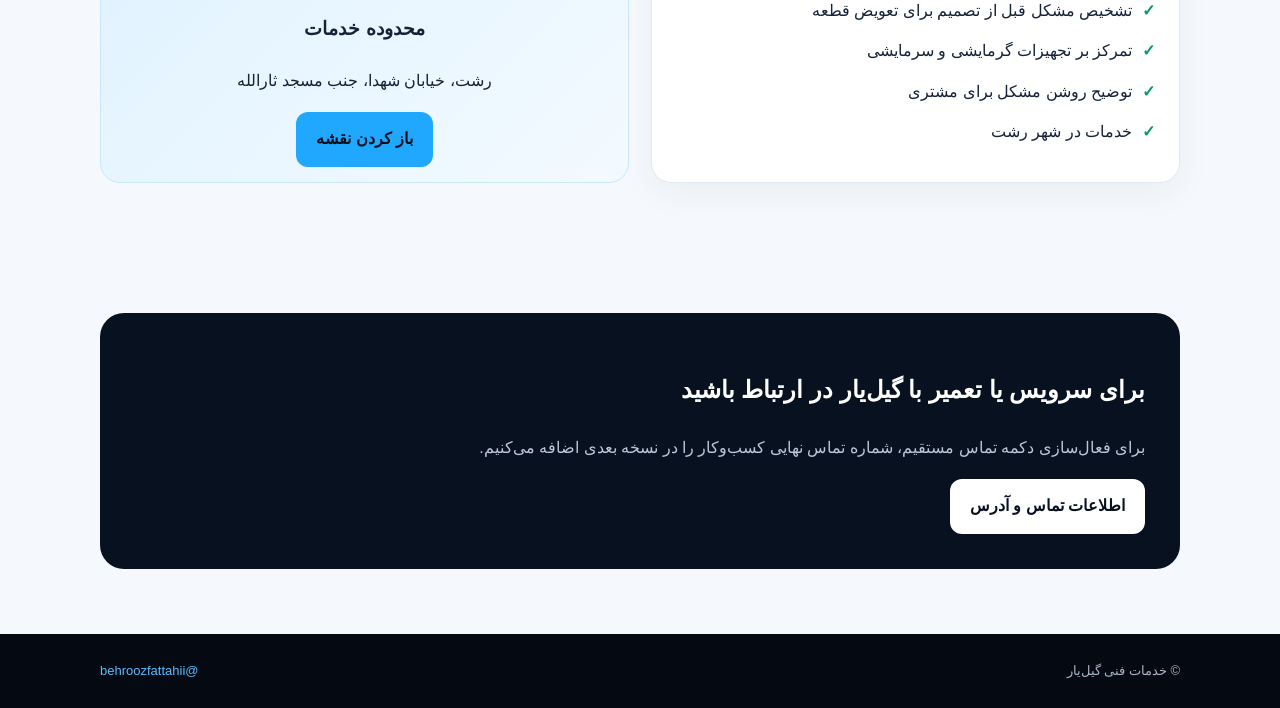
==== commit 85529a97: "Update index.html" ====
--- a/index.html
+++ b/index.html
@@ -1 +1,591 @@
-<!doctype html><html lang="fa" dir="rtl"><head><meta charset="utf-8"><meta name="viewport" content="width=device-width,initial-scale=1"><title>خدمات فنی گیل‌یار | تعمیر پکیج و کولر در رشت</title><meta name="description" content="خدمات فنی گیل‌یار در رشت؛ تعمیر و سرویس پکیج، آبگرمکن، کولر گازی، رادیاتور و بخاری گازی، همراه با مطالب آموزشی و نمونه‌کارها."><meta name="robots" content="index,follow"><link rel="canonical" href="https://gilyar.onrender.com/"><link rel="stylesheet" href="assets/style.css"><script type="application/ld+json">{"@context":"https://schema.org","@type":"LocalBusiness","name":"خدمات فنی گیل‌یار","url":"https://gilyar.onrender.com/","address":{"@type":"PostalAddress","addressLocality":"Rasht","addressCountry":"IR","streetAddress":"خیابان شهدا، جنب مسجد ثارالله"},"areaServed":"رشت"}</script></head><body><header class="top"><div class="wrap nav"><div class="brand">گیل<span>‌یار</span></div><nav class="links"><a href="index.html">خانه</a><a href="services/package.html">پکیج</a><a href="services/ac.html">کولر گازی</a><a href="articles/index.html">مقالات</a><a href="portfolio.html">نمونه‌کارها</a><a href="contact.html">تماس</a></nav></div></header><main><section class="hero"><div class="wrap grid2"><div><span class="eyebrow">خدمات فنی در رشت</span><h1>تعمیر و سرویس<br>با نگاه فنی، نه حدس و آزمون.</h1><p>خدمات فنی گیل‌یار؛ تعمیر، سرویس و عیب‌یابی تجهیزات گرمایشی و سرمایشی ساختمان با تمرکز بر پکیج، آبگرمکن و کولر گازی.</p><div class="actions"><a class="btn primary" href="contact.html">درخواست سرویس</a><a class="btn outline" href="services/package.html">خدمات پکیج</a></div></div><div class="card hero-card"><div class="big">🔧</div><h3>خدمات فنی گیل‌یار</h3><p>پکیج · آبگرمکن · کولر گازی · بخاری · رادیاتور · برق ساختمان</p></div></div></section><section class="band"><div class="wrap stats"><div class="stat"><b>پکیج</b><span>سرویس و عیب‌یابی</span></div><div class="stat"><b>کولر گازی</b><span>سرویس و تعمیر</span></div><div class="stat"><b>رشت</b><span>خدمات فنی در شهر رشت</span></div></div></section><section><div class="wrap"><div class="title"><h2>خدمات گیل‌یار</h2><p>برای هر خدمت، صفحه اختصاصی و توضیحات کامل‌تر در سایت قرار گرفته است.</p></div><div class="cards"><a class="card service" href="services/package.html"><div class="ico">♨️</div><h3>تعمیر پکیج دیواری</h3><p>سرویس، عیب‌یابی و رفع ایراد پکیج‌های دیواری.</p><span class="more">مشاهده صفحه پکیج ←</span></a><a class="card service" href="services/ac.html"><div class="ico">❄️</div><h3>کولر گازی</h3><p>سرویس، شست‌وشو و عیب‌یابی کولر گازی و پنجره‌ای.</p><span class="more">مشاهده صفحه کولر ←</span></a><a class="card service" href="services/water-heater.html"><div class="ico">🚿</div><h3>آبگرمکن</h3><p>سرویس، تعمیر و بررسی مشکلات آبگرمکن.</p><span class="more">مشاهده خدمات ←</span></a><a class="card service" href="services/radiator.html"><div class="ico">🌡️</div><h3>رادیاتور و مدار گرمایش</h3><p>شست‌وشو و سرویس مدار گرمایش و رادیاتورها.</p><span class="more">مشاهده خدمات ←</span></a><div class="card service"><div class="ico">🔥</div><h3>بخاری گازی</h3><p>بررسی و رفع ایرادات فنی بخاری گازی.</p></div><div class="card service"><div class="ico">⚡</div><h3>برق ساختمان</h3><p>رفع ایرادات و تعمیرات برق ساختمان.</p></div></div></div></section><section class="band"><div class="wrap"><div class="title"><h2>مطالب آموزشی</h2><p>مطالب کاربردی برای شناخت بهتر علائم خرابی و زمان مناسب سرویس.</p></div><div class="articles"><a class="article" href="articles/package-pressure-drops.html"><span class="tag">پکیج</span><h3>چرا فشار پکیج مدام کم می‌شود؟</h3><p>علت‌های رایج افت فشار و نکاتی که قبل از تماس با تعمیرکار باید بدانید.</p><span class="more">ادامه مطلب ←</span></a><a class="article" href="articles/package-no-hot-water.html"><span class="tag">پکیج</span><h3>پکیج روشن می‌شود ولی آب گرم نمی‌شود</h3><p>چند علت متداول این مشکل و اینکه چه زمانی نیاز به بررسی تخصصی است.</p><span class="more">ادامه مطلب ←</span></a><a class="article" href="articles/ac-not-cooling.html"><span class="tag">کولر گازی</span><h3>کولر گازی خنک نمی‌کند؛ از کجا شروع کنیم؟</h3><p>نشانه‌هایی که می‌توانند به سرویس، شست‌وشو یا بررسی فنی نیاز داشته باشند.</p><span class="more">ادامه مطلب ←</span></a></div></div></section><section><div class="wrap"><div class="title"><h2>نمونه‌کارها</h2><p>در این بخش، عکس‌های واقعی کارهای انجام‌شده توسط گیل‌یار اضافه خواهد شد.</p></div><div class="portfolio"><div class="work"><div class="ph">📷</div><div><h3>نمونه‌کار پکیج</h3><p>تصویر واقعی پس از ارسال شما اضافه می‌شود.</p></div></div><div class="work"><div class="ph">📷</div><div><h3>نمونه‌کار کولر گازی</h3><p>تصویر واقعی پس از ارسال شما اضافه می‌شود.</p></div></div><div class="work"><div class="ph">📷</div><div><h3>نمونه‌کار شست‌وشوی مدار</h3><p>تصویر واقعی پس از ارسال شما اضافه می‌شود.</p></div></div></div></div></section><section><div class="wrap about"><div class="card"><h2>چرا گیل‌یار؟</h2><div class="check"><b>✓</b><span>تشخیص مشکل قبل از تصمیم برای تعویض قطعه</span></div><div class="check"><b>✓</b><span>تمرکز بر تجهیزات گرمایشی و سرمایشی</span></div><div class="check"><b>✓</b><span>توضیح روشن مشکل برای مشتری</span></div><div class="check"><b>✓</b><span>خدمات در شهر رشت</span></div></div><div class="map"><div><div class="pin">📍</div><h3>محدوده خدمات</h3><p>رشت، خیابان شهدا، جنب مسجد ثارالله</p><a class="btn primary" target="_blank" href="https://www.google.com/maps/search/?api=1&query=رشت+خیابان+شهدا+مسجد+ثارالله">باز کردن نقشه</a></div></div></div></section><section><div class="wrap"><div class="cta"><h2>برای سرویس یا تعمیر با گیل‌یار در ارتباط باشید</h2><p>برای فعال‌سازی دکمه تماس مستقیم، شماره تماس نهایی کسب‌وکار را در نسخه بعدی اضافه می‌کنیم.</p><a class="btn primary" href="contact.html">اطلاعات تماس و آدرس</a></div></div></section></main><footer><div class="wrap foot"><span>© خدمات فنی گیل‌یار</span><a class="social" href="https://instagram.com/behroozfattahii" target="_blank">@behroozfattahii</a></div></footer><a class="sticky" href="contact.html">📞 ارتباط با گیل‌یار</a></body></html>
+<!doctype html>
+<html lang="fa" dir="rtl">
+
+<head>
+  <meta charset="utf-8">
+  <meta name="viewport" content="width=device-width, initial-scale=1">
+
+  <title>خدمات فنی گیل‌یار | تعمیر پکیج و کولر در رشت</title>
+
+  <meta
+    name="description"
+    content="خدمات فنی گیل‌یار در رشت؛ تعمیر و سرویس پکیج، آبگرمکن، کولر گازی، رادیاتور و بخاری گازی، همراه با مطالب آموزشی و نمونه‌کارها."
+  >
+
+  <meta name="robots" content="index,follow">
+
+  <link
+    rel="canonical"
+    href="https://gilyar.onrender.com/"
+  >
+
+  <link rel="stylesheet" href="style.css">
+
+  <script type="application/ld+json">
+  {
+    "@context": "https://schema.org",
+    "@type": "LocalBusiness",
+    "name": "خدمات فنی گیل‌یار",
+    "url": "https://gilyar.onrender.com/",
+    "address": {
+      "@type": "PostalAddress",
+      "addressLocality": "Rasht",
+      "addressCountry": "IR",
+      "streetAddress": "خیابان شهدا، جنب مسجد ثارالله"
+    },
+    "areaServed": "رشت"
+  }
+  </script>
+</head>
+
+<body>
+
+  <!-- Header -->
+  <header class="top">
+    <div class="wrap nav">
+
+      <div class="brand">
+        گیل<span>‌یار</span>
+      </div>
+
+      <nav class="links">
+        <a href="index.html">خانه</a>
+        <a href="services/package.html">پکیج</a>
+        <a href="services/ac.html">کولر گازی</a>
+        <a href="articles/index.html">مقالات</a>
+        <a href="portfolio.html">نمونه‌کارها</a>
+        <a href="contact.html">تماس</a>
+      </nav>
+
+    </div>
+  </header>
+
+
+  <main>
+
+    <!-- Hero -->
+    <section class="hero">
+      <div class="wrap grid2">
+
+        <div>
+
+          <span class="eyebrow">
+            خدمات فنی در رشت
+          </span>
+
+          <h1>
+            تعمیر و سرویس
+            <br>
+            با نگاه فنی، نه حدس و آزمون.
+          </h1>
+
+          <p>
+            خدمات فنی گیل‌یار؛ تعمیر، سرویس و عیب‌یابی
+            تجهیزات گرمایشی و سرمایشی ساختمان با تمرکز بر
+            پکیج، آبگرمکن و کولر گازی.
+          </p>
+
+          <div class="actions">
+            <a class="btn primary" href="contact.html">
+              درخواست سرویس
+            </a>
+
+            <a class="btn outline" href="services/package.html">
+              خدمات پکیج
+            </a>
+          </div>
+
+        </div>
+
+
+        <div class="card hero-card">
+
+          <div class="big">
+            🔧
+          </div>
+
+          <h3>
+            خدمات فنی گیل‌یار
+          </h3>
+
+          <p>
+            پکیج · آبگرمکن · کولر گازی · بخاری · رادیاتور · برق ساختمان
+          </p>
+
+        </div>
+
+      </div>
+    </section>
+
+
+    <!-- Stats -->
+    <section class="band">
+      <div class="wrap stats">
+
+        <div class="stat">
+          <b>پکیج</b>
+          <span>سرویس و عیب‌یابی</span>
+        </div>
+
+        <div class="stat">
+          <b>کولر گازی</b>
+          <span>سرویس و تعمیر</span>
+        </div>
+
+        <div class="stat">
+          <b>رشت</b>
+          <span>خدمات فنی در شهر رشت</span>
+        </div>
+
+      </div>
+    </section>
+
+
+    <!-- Services -->
+    <section>
+      <div class="wrap">
+
+        <div class="title">
+          <h2>خدمات گیل‌یار</h2>
+
+          <p>
+            برای هر خدمت، صفحه اختصاصی و توضیحات کامل‌تر
+            در سایت قرار گرفته است.
+          </p>
+        </div>
+
+
+        <div class="cards">
+
+          <a class="card service" href="services/package.html">
+            <div class="ico">♨️</div>
+
+            <h3>
+              تعمیر پکیج دیواری
+            </h3>
+
+            <p>
+              سرویس، عیب‌یابی و رفع ایراد پکیج‌های دیواری.
+            </p>
+
+            <span class="more">
+              مشاهده صفحه پکیج ←
+            </span>
+          </a>
+
+
+          <a class="card service" href="services/ac.html">
+            <div class="ico">❄️</div>
+
+            <h3>
+              کولر گازی
+            </h3>
+
+            <p>
+              سرویس، شست‌وشو و عیب‌یابی کولر گازی و پنجره‌ای.
+            </p>
+
+            <span class="more">
+              مشاهده صفحه کولر ←
+            </span>
+          </a>
+
+
+          <a class="card service" href="services/water-heater.html">
+            <div class="ico">🚿</div>
+
+            <h3>
+              آبگرمکن
+            </h3>
+
+            <p>
+              سرویس، تعمیر و بررسی مشکلات آبگرمکن.
+            </p>
+
+            <span class="more">
+              مشاهده خدمات ←
+            </span>
+          </a>
+
+
+          <a class="card service" href="services/radiator.html">
+            <div class="ico">🌡️</div>
+
+            <h3>
+              رادیاتور و مدار گرمایش
+            </h3>
+
+            <p>
+              شست‌وشو و سرویس مدار گرمایش و رادیاتورها.
+            </p>
+
+            <span class="more">
+              مشاهده خدمات ←
+            </span>
+          </a>
+
+
+          <div class="card service">
+            <div class="ico">🔥</div>
+
+            <h3>
+              بخاری گازی
+            </h3>
+
+            <p>
+              بررسی و رفع ایرادات فنی بخاری گازی.
+            </p>
+          </div>
+
+
+          <div class="card service">
+            <div class="ico">⚡</div>
+
+            <h3>
+              برق ساختمان
+            </h3>
+
+            <p>
+              رفع ایرادات و تعمیرات برق ساختمان.
+            </p>
+          </div>
+
+        </div>
+
+      </div>
+    </section>
+
+
+    <!-- Articles -->
+    <section class="band">
+      <div class="wrap">
+
+        <div class="title">
+          <h2>
+            مطالب آموزشی
+          </h2>
+
+          <p>
+            مطالب کاربردی برای شناخت بهتر علائم خرابی
+            و زمان مناسب سرویس.
+          </p>
+        </div>
+
+
+        <div class="articles">
+
+          <a
+            class="article"
+            href="articles/package-pressure-drops.html"
+          >
+
+            <span class="tag">
+              پکیج
+            </span>
+
+            <h3>
+              چرا فشار پکیج مدام کم می‌شود؟
+            </h3>
+
+            <p>
+              علت‌های رایج افت فشار و نکاتی که قبل از تماس
+              با تعمیرکار باید بدانید.
+            </p>
+
+            <span class="more">
+              ادامه مطلب ←
+            </span>
+
+          </a>
+
+
+          <a
+            class="article"
+            href="articles/package-no-hot-water.html"
+          >
+
+            <span class="tag">
+              پکیج
+            </span>
+
+            <h3>
+              پکیج روشن می‌شود ولی آب گرم نمی‌شود
+            </h3>
+
+            <p>
+              چند علت متداول این مشکل و اینکه چه زمانی
+              نیاز به بررسی تخصصی است.
+            </p>
+
+            <span class="more">
+              ادامه مطلب ←
+            </span>
+
+          </a>
+
+
+          <a
+            class="article"
+            href="articles/ac-not-cooling.html"
+          >
+
+            <span class="tag">
+              کولر گازی
+            </span>
+
+            <h3>
+              کولر گازی خنک نمی‌کند؛ از کجا شروع کنیم؟
+            </h3>
+
+            <p>
+              نشانه‌هایی که می‌توانند به سرویس، شست‌وشو
+              یا بررسی فنی نیاز داشته باشند.
+            </p>
+
+            <span class="more">
+              ادامه مطلب ←
+            </span>
+
+          </a>
+
+
+          <a
+            class="article"
+            href="articles/package-error-codes.html"
+          >
+
+            <span class="tag">
+              پکیج
+            </span>
+
+            <h3>
+              کدهای خطای پکیج ایران رادیاتور و بوتان
+            </h3>
+
+            <p>
+              راهنمای کدهای خطای رایج پکیج‌ها و علت‌های
+              احتمالی هر خطا.
+            </p>
+
+            <span class="more">
+              ادامه مطلب ←
+            </span>
+
+          </a>
+
+        </div>
+
+      </div>
+    </section>
+
+
+    <!-- Portfolio -->
+    <section>
+      <div class="wrap">
+
+        <div class="title">
+
+          <h2>
+            نمونه‌کارها
+          </h2>
+
+          <p>
+            عکس‌های واقعی کارهای انجام‌شده توسط گیل‌یار
+            در این بخش قرار می‌گیرند.
+          </p>
+
+        </div>
+
+
+        <div class="portfolio">
+
+          <div class="work">
+
+            <div class="ph">
+              📷
+            </div>
+
+            <div>
+              <h3>
+                نمونه‌کار پکیج
+              </h3>
+
+              <p>
+                تصویر واقعی پس از ارسال شما اضافه می‌شود.
+              </p>
+            </div>
+
+          </div>
+
+
+          <div class="work">
+
+            <div class="ph">
+              📷
+            </div>
+
+            <div>
+              <h3>
+                نمونه‌کار کولر گازی
+              </h3>
+
+              <p>
+                تصویر واقعی پس از ارسال شما اضافه می‌شود.
+              </p>
+            </div>
+
+          </div>
+
+
+          <div class="work">
+
+            <div class="ph">
+              📷
+            </div>
+
+            <div>
+              <h3>
+                نمونه‌کار شست‌وشوی مدار
+              </h3>
+
+              <p>
+                تصویر واقعی پس از ارسال شما اضافه می‌شود.
+              </p>
+            </div>
+
+          </div>
+
+        </div>
+
+      </div>
+    </section>
+
+
+    <!-- About -->
+    <section>
+      <div class="wrap about">
+
+        <div class="card">
+
+          <h2>
+            چرا گیل‌یار؟
+          </h2>
+
+          <div class="check">
+            <b>✓</b>
+            <span>
+              تشخیص مشکل قبل از تصمیم برای تعویض قطعه
+            </span>
+          </div>
+
+          <div class="check">
+            <b>✓</b>
+            <span>
+              تمرکز بر تجهیزات گرمایشی و سرمایشی
+            </span>
+          </div>
+
+          <div class="check">
+            <b>✓</b>
+            <span>
+              توضیح روشن مشکل برای مشتری
+            </span>
+          </div>
+
+          <div class="check">
+            <b>✓</b>
+            <span>
+              خدمات در شهر رشت
+            </span>
+          </div>
+
+        </div>
+
+
+        <div class="map">
+
+          <div>
+
+            <div class="pin">
+              📍
+            </div>
+
+            <h3>
+              محدوده خدمات
+            </h3>
+
+            <p>
+              رشت، خیابان شهدا، جنب مسجد ثارالله
+            </p>
+
+            <a
+              class="btn primary"
+              target="_blank"
+              href="https://www.google.com/maps/search/?api=1&query=رشت+خیابان+شهدا+مسجد+ثارالله"
+            >
+              باز کردن نقشه
+            </a>
+
+          </div>
+
+        </div>
+
+      </div>
+    </section>
+
+
+    <!-- CTA -->
+    <section>
+      <div class="wrap">
+
+        <div class="cta">
+
+          <h2>
+            برای سرویس یا تعمیر با گیل‌یار در ارتباط باشید
+          </h2>
+
+          <p>
+            برای فعال‌سازی دکمه تماس مستقیم، شماره تماس
+            نهایی کسب‌وکار را در نسخه بعدی اضافه می‌کنیم.
+          </p>
+
+          <a class="btn primary" href="contact.html">
+            اطلاعات تماس و آدرس
+          </a>
+
+        </div>
+
+      </div>
+    </section>
+
+  </main>
+
+
+  <!-- Footer -->
+  <footer>
+
+    <div class="wrap foot">
+
+      <span>
+        © خدمات فنی گیل‌یار
+      </span>
+
+      <a
+        class="social"
+        href="https://instagram.com/behroozfattahii"
+        target="_blank"
+      >
+        @behroozfattahii
+      </a>
+
+    </div>
+
+  </footer>
+
+
+  <a class="sticky" href="contact.html">
+    📞 ارتباط با گیل‌یار
+  </a>
+
+</body>
+    </html>
--- a/style.css
+++ b/style.css
@@ -0,0 +1,3 @@
+*{box-sizing:border-box}html{scroll-behavior:smooth}body{margin:0;font-family:Tahoma,Arial,sans-serif;background:#f5f8fc;color:#152238;line-height:1.9}a{text-decoration:none;color:inherit}.wrap{max-width:1120px;margin:auto;padding:0 20px}.top{background:#08111f;color:#fff;position:sticky;top:0;z-index:20;border-bottom:1px solid #22324a}.nav{min-height:68px;display:flex;align-items:center;justify-content:space-between}.brand{font-size:23px;font-weight:900}.brand span{color:#27a8ff}.links{display:flex;gap:20px;font-size:14px;color:#dce6f3}.links a:hover{color:#27a8ff}.hero{background:radial-gradient(circle at 12% 15%,#164c78,#08111f 48%,#050a12);color:#fff;padding:75px 0}.grid2{display:grid;grid-template-columns:1.2fr .8fr;gap:45px;align-items:center}.eyebrow{display:inline-block;border:1px solid #37698e;background:#12304a;color:#7bcbff;border-radius:99px;padding:4px 13px;font-size:13px}h1{font-size:clamp(34px,5vw,58px);line-height:1.3;margin:17px 0}.hero p{font-size:18px;color:#c6d4e5;max-width:700px}.actions{display:flex;gap:12px;flex-wrap:wrap;margin-top:25px}.btn{display:inline-flex;justify-content:center;align-items:center;padding:11px 19px;border-radius:12px;font-weight:800;border:1px solid transparent}.primary{background:#20a8ff;color:#06111d}.outline{border-color:#52647c;color:#fff}.card{background:#fff;border:1px solid #e2e8f0;border-radius:20px;padding:24px;box-shadow:0 10px 35px #1522380d}.hero-card{background:#132239;border-color:#2c405b;color:#fff}.hero-card .big{font-size:55px}.hero-card p{font-size:14px;margin:0;color:#bac9da}section{padding:65px 0}.title{text-align:center;margin-bottom:30px}.title h2{font-size:30px;margin:0 0 7px}.title p{margin:0;color:#68768a}.cards{display:grid;grid-template-columns:repeat(3,1fr);gap:18px}.service h3,.article h3{margin:7px 0}.service p,.article p{color:#637187;font-size:14px}.ico{font-size:32px}.more{color:#087fc2;font-weight:800;font-size:13px}.band{background:#eaf6ff;border-block:1px solid #cfe8f8}.stats{display:grid;grid-template-columns:repeat(3,1fr);text-align:center}.stat{padding:18px}.stat b{display:block;color:#087fc2;font-size:21px}.stat span{color:#59677b;font-size:13px}.articles{display:grid;grid-template-columns:repeat(3,1fr);gap:18px}.article{background:#fff;border:1px solid #e2e8f0;border-radius:18px;padding:21px}.tag{display:inline-block;background:#edf7ff;color:#087fc2;border-radius:99px;padding:3px 9px;font-size:11px;font-weight:800}.portfolio{display:grid;grid-template-columns:repeat(3,1fr);gap:18px}.work{background:#fff;border:1px solid #e2e8f0;border-radius:18px;overflow:hidden}.ph{height:190px;background:linear-gradient(135deg,#dceeff,#f5faff);display:flex;align-items:center;justify-content:center;font-size:45px}.work div:last-child{padding:17px}.work h3{margin:0 0 4px;font-size:17px}.work p{margin:0;color:#69768a;font-size:13px}.about{display:grid;grid-template-columns:1fr 1fr;gap:22px}.check{display:flex;gap:10px;margin:10px 0}.check b{color:#0a9a65}.map{min-height:280px;display:flex;align-items:center;justify-content:center;text-align:center;background:linear-gradient(135deg,#dff2ff,#f3faff);border:1px solid #c8e8f8;border-radius:20px}.pin{font-size:48px}.cta{background:#08111f;color:#fff;border-radius:24px;padding:35px}.cta p{color:#bac8d9}.cta .primary{background:#fff;color:#08111f}footer{background:#050a12;color:#a9b5c6;padding:25px 0;font-size:13px}.foot{display:flex;justify-content:space-between;gap:15px;flex-wrap:wrap}.social{color:#58bcff}.article-page{max-width:850px}.article-page h1{color:#152238;font-size:clamp(30px,5vw,48px)}.article-page .lead{font-size:18px;color:#536176}.article-page h2{margin-top:35px}.notice{background:#fff6df;border:1px solid #efd48d;border-radius:14px;padding:15px;margin:25px 0}.crumb{color:#087fc2;font-size:13px;margin-bottom:20px}.list li{margin:8px 0}.back{display:inline-block;margin-top:20px;color:#087fc2;font-weight:800}.sticky{display:none}
+@media(max-width:800px){.links{display:none}.grid2,.about{grid-template-columns:1fr}.cards,.articles,.portfolio{grid-template-columns:1fr 1fr}.hero{padding:55px 0}.hero-card{display:none}.stats{grid-template-columns:1fr}.stat{padding:12px}}
+@media(max-width:520px){.cards,.articles,.portfolio{grid-template-columns:1fr}h1{font-size:36px}.hero p{font-size:16px}.sticky{display:flex;position:fixed;bottom:12px;left:12px;right:12px;z-index:50;background:#0a9a64;color:#fff;justify-content:center;padding:12px;border-radius:14px;font-weight:900;box-shadow:0 8px 25px #0004}}
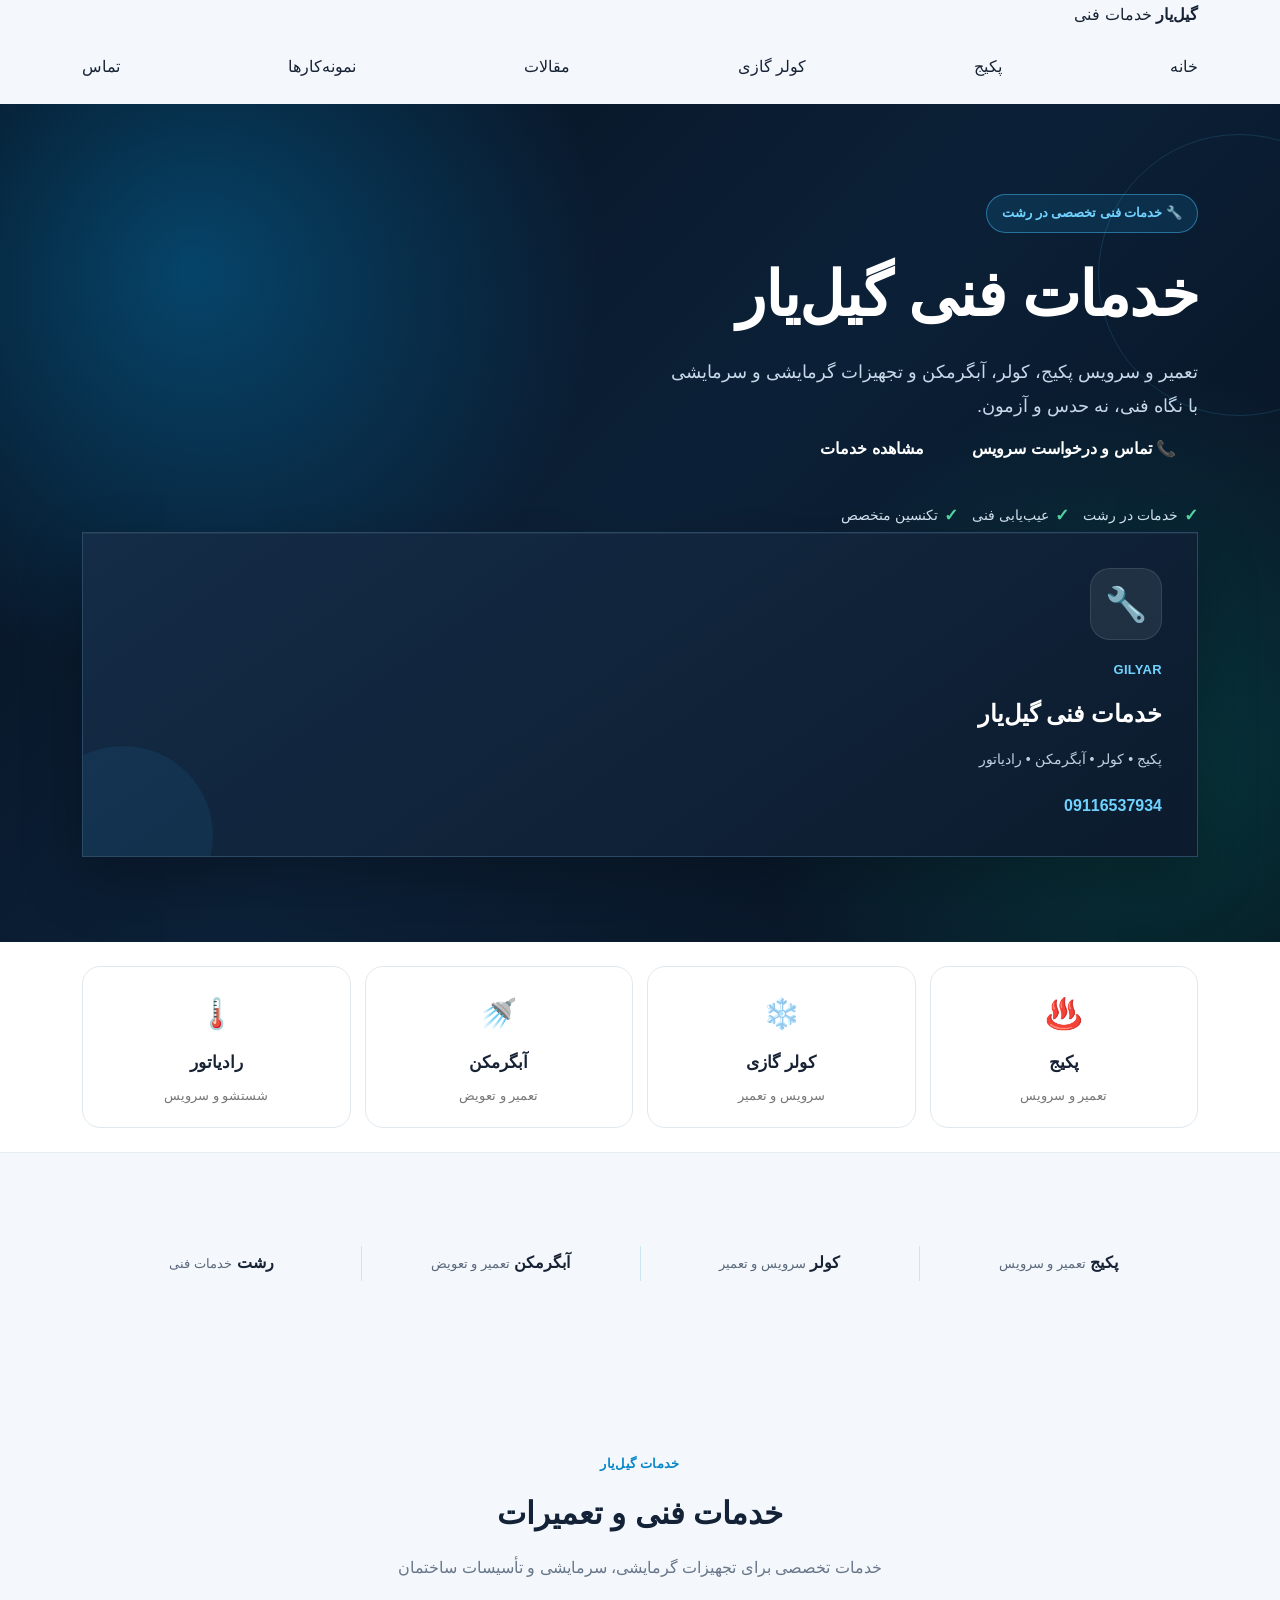
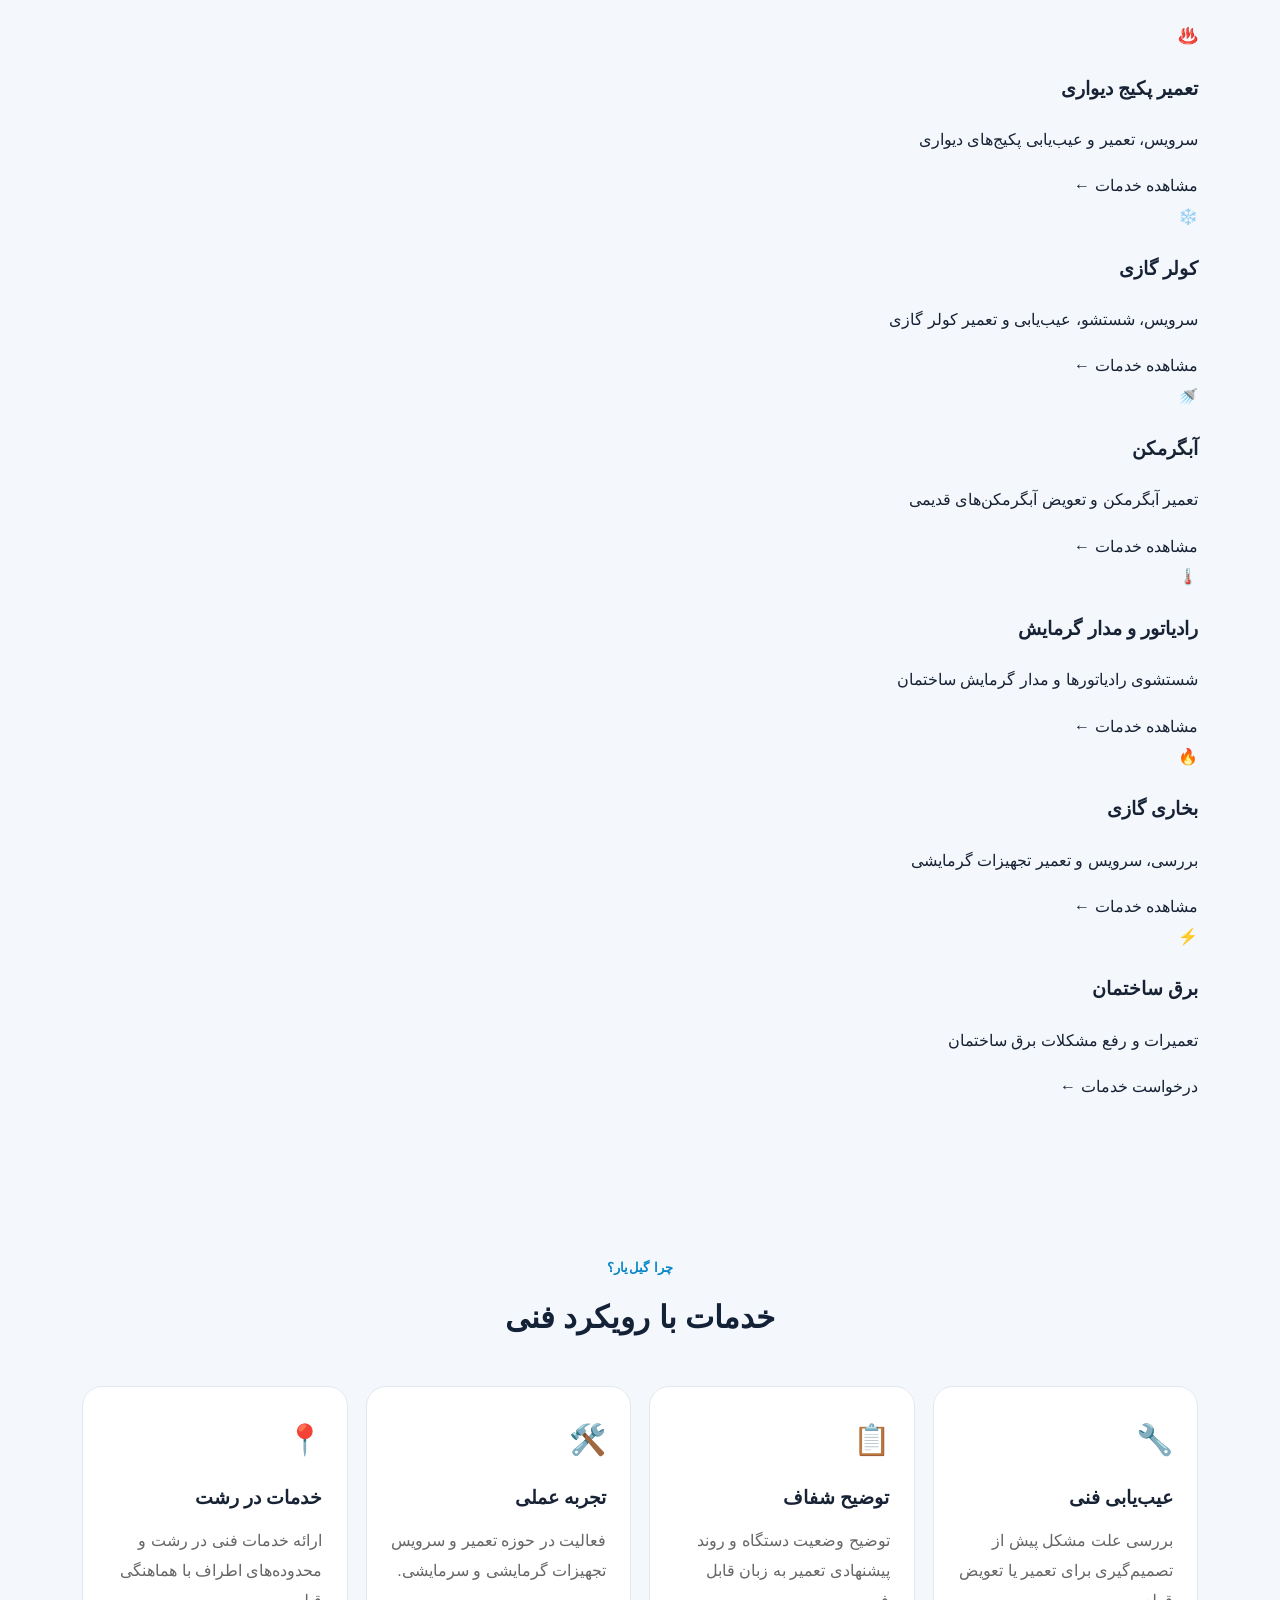
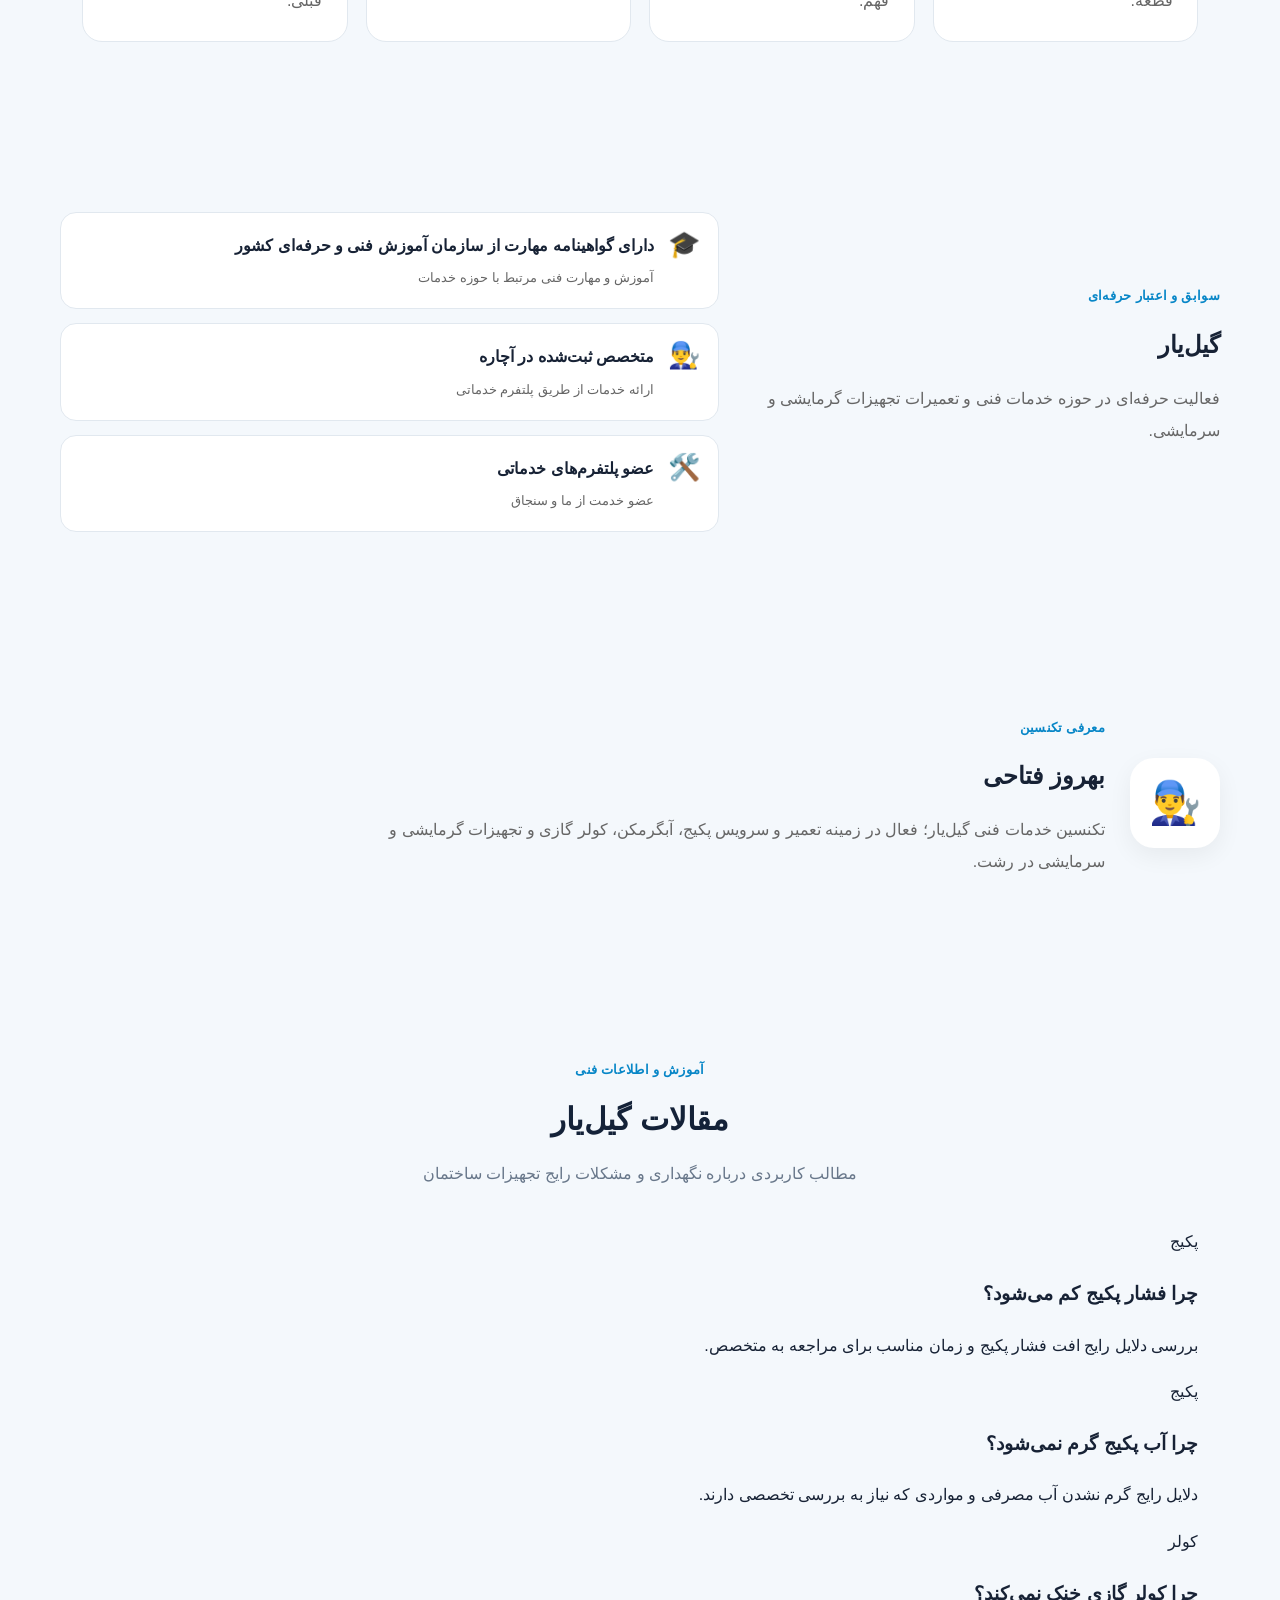
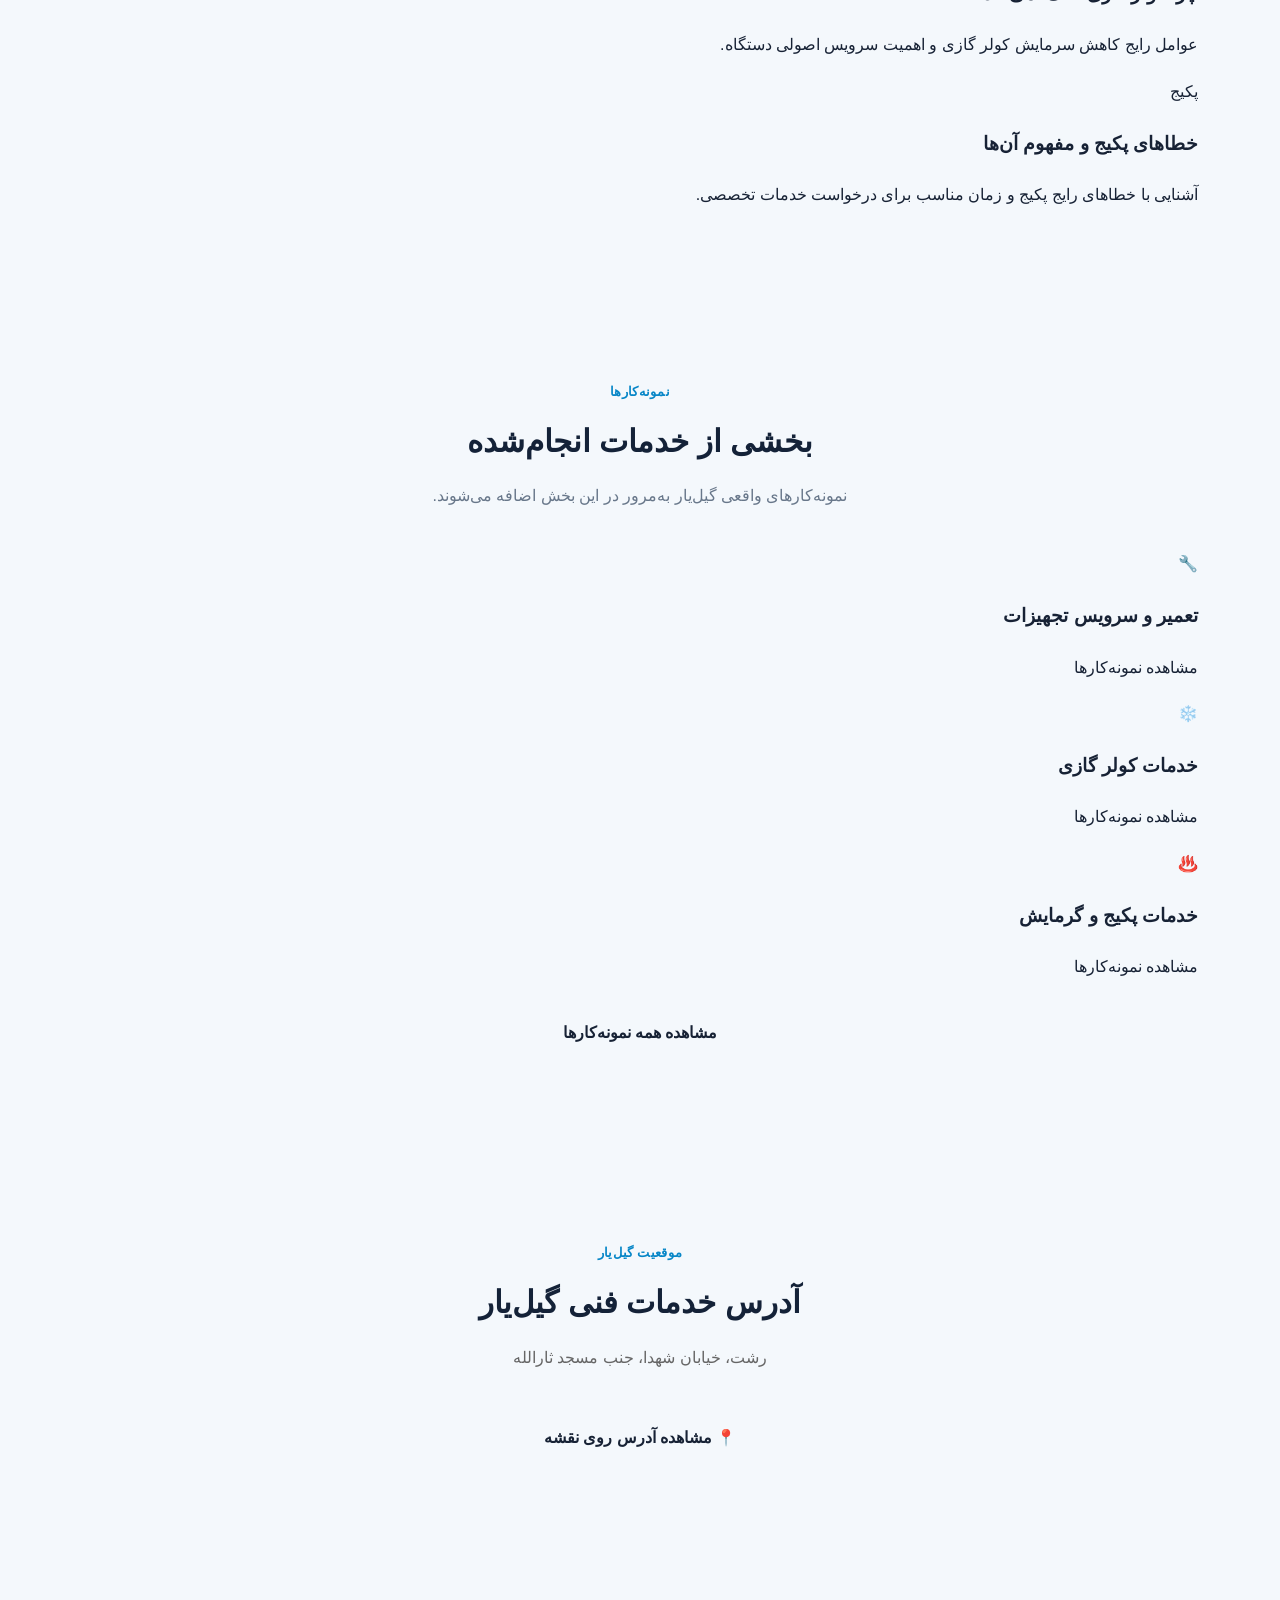
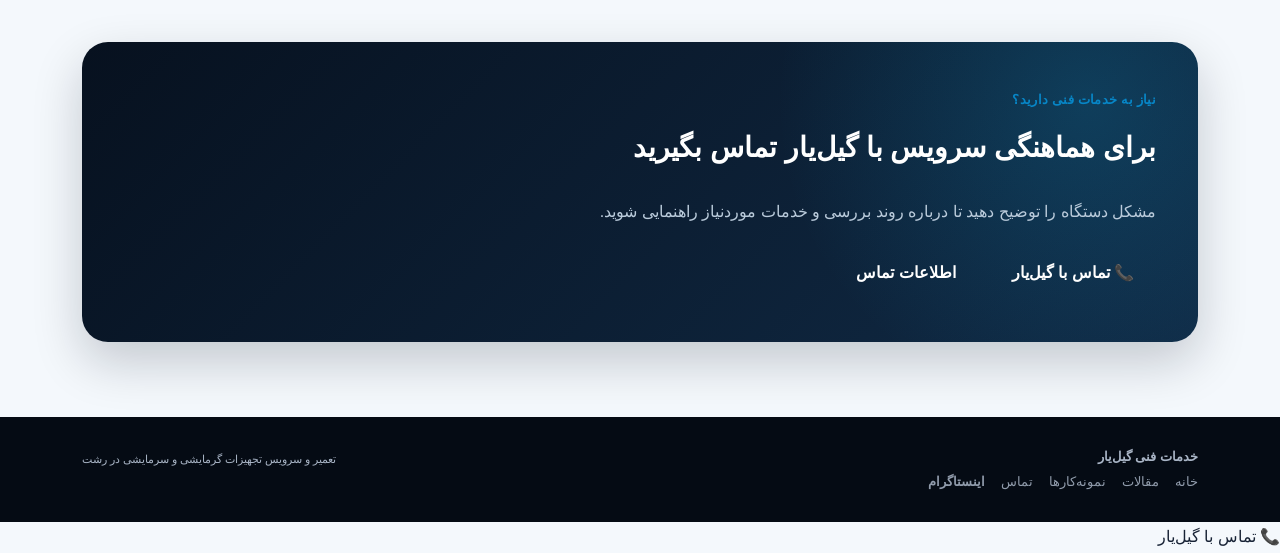
==== commit aec29f69: "Update homepage design" ====
--- a/index.html
+++ b/index.html
@@ -1,23 +1,20 @@
-<!doctype html>
+<!DOCTYPE html>
 <html lang="fa" dir="rtl">
-
 <head>
-  <meta charset="utf-8">
-  <meta name="viewport" content="width=device-width, initial-scale=1">
-
-  <title>خدمات فنی گیل‌یار | تعمیر پکیج و کولر در رشت</title>
+  <meta charset="UTF-8">
+
+  <meta name="viewport" content="width=device-width, initial-scale=1.0">
+
+  <title>خدمات فنی گیل‌یار | تعمیر پکیج، کولر و آبگرمکن در رشت</title>
 
   <meta
     name="description"
-    content="خدمات فنی گیل‌یار در رشت؛ تعمیر و سرویس پکیج، آبگرمکن، کولر گازی، رادیاتور و بخاری گازی، همراه با مطالب آموزشی و نمونه‌کارها."
+    content="خدمات فنی گیل‌یار در رشت؛ تعمیر و سرویس پکیج، آبگرمکن، کولر گازی، رادیاتور، بخاری گازی و برق ساختمان."
   >
 
-  <meta name="robots" content="index,follow">
-
-  <link
-    rel="canonical"
-    href="https://gilyar.onrender.com/"
-  >
+  <meta name="robots" content="index, follow">
+
+  <link rel="canonical" href="https://gilyarservice.ir/">
 
   <link rel="stylesheet" href="style.css">
 
@@ -26,566 +23,904 @@
     "@context": "https://schema.org",
     "@type": "LocalBusiness",
     "name": "خدمات فنی گیل‌یار",
-    "url": "https://gilyar.onrender.com/",
+    "url": "https://gilyarservice.ir/",
+    "telephone": "+989116537934",
+    "description": "خدمات فنی و تعمیرات پکیج، آبگرمکن، کولر گازی، رادیاتور، بخاری گازی و برق ساختمان در رشت.",
     "address": {
       "@type": "PostalAddress",
-      "addressLocality": "Rasht",
+      "addressLocality": "رشت",
+      "addressRegion": "گیلان",
       "addressCountry": "IR",
       "streetAddress": "خیابان شهدا، جنب مسجد ثارالله"
     },
-    "areaServed": "رشت"
+    "areaServed": {
+      "@type": "City",
+      "name": "رشت"
+    },
+    "sameAs": [
+      "https://www.instagram.com/behroozfattahii/"
+    ]
   }
   </script>
 </head>
 
 <body>
 
-  <!-- Header -->
-  <header class="top">
-    <div class="wrap nav">
-
-      <div class="brand">
-        گیل<span>‌یار</span>
-      </div>
-
-      <nav class="links">
-        <a href="index.html">خانه</a>
-        <a href="services/package.html">پکیج</a>
-        <a href="services/ac.html">کولر گازی</a>
-        <a href="articles/index.html">مقالات</a>
-        <a href="portfolio.html">نمونه‌کارها</a>
-        <a href="contact.html">تماس</a>
-      </nav>
-
-    </div>
-  </header>
-
-
-  <main>
-
-    <!-- Hero -->
-    <section class="hero">
-      <div class="wrap grid2">
-
-        <div>
-
-          <span class="eyebrow">
-            خدمات فنی در رشت
-          </span>
-
-          <h1>
-            تعمیر و سرویس
-            <br>
-            با نگاه فنی، نه حدس و آزمون.
-          </h1>
-
-          <p>
-            خدمات فنی گیل‌یار؛ تعمیر، سرویس و عیب‌یابی
-            تجهیزات گرمایشی و سرمایشی ساختمان با تمرکز بر
-            پکیج، آبگرمکن و کولر گازی.
-          </p>
-
-          <div class="actions">
-            <a class="btn primary" href="contact.html">
-              درخواست سرویس
-            </a>
-
-            <a class="btn outline" href="services/package.html">
-              خدمات پکیج
-            </a>
+<header class="site-header">
+  <div class="wrap header-inner">
+
+    <a class="logo" href="index.html">
+      <strong>گیل‌یار</strong>
+      <span>خدمات فنی</span>
+    </a>
+
+    <nav class="nav">
+      <a href="index.html">خانه</a>
+      <a href="services/package.html">پکیج</a>
+      <a href="services/ac.html">کولر گازی</a>
+      <a href="articles/index.html">مقالات</a>
+      <a href="portfolio.html">نمونه‌کارها</a>
+      <a href="contact.html">تماس</a>
+    </nav>
+
+  </div>
+</header>
+
+
+<main>
+
+  <!-- HERO -->
+  <section class="hero">
+    <div class="wrap hero-grid">
+
+      <div class="hero-content">
+
+        <span class="eyebrow">
+          🔧 خدمات فنی تخصصی در رشت
+        </span>
+
+        <h1>
+          خدمات فنی گیل‌یار
+        </h1>
+
+        <p class="hero-subtitle">
+          تعمیر و سرویس پکیج، کولر، آبگرمکن و تجهیزات گرمایشی و سرمایشی
+        </p>
+
+        <p class="hero-description">
+          با نگاه فنی، نه حدس و آزمون.
+        </p>
+
+        <div class="hero-buttons">
+
+          <a
+            class="btn btn-primary"
+            href="tel:09116537934"
+          >
+            📞 تماس و درخواست سرویس
+          </a>
+
+          <a
+            class="btn btn-secondary"
+            href="#services"
+          >
+            مشاهده خدمات
+          </a>
+
+        </div>
+
+        <div class="hero-trust">
+
+          <div>
+            <strong>✓</strong>
+            خدمات در رشت
           </div>
 
-        </div>
-
-
-        <div class="card hero-card">
-
-          <div class="big">
+          <div>
+            <strong>✓</strong>
+            عیب‌یابی فنی
+          </div>
+
+          <div>
+            <strong>✓</strong>
+            تکنسین متخصص
+          </div>
+
+        </div>
+
+      </div>
+
+
+      <div class="hero-card">
+
+        <div class="hero-icon">
+          🔧
+        </div>
+
+        <span class="hero-label">
+          GILYAR
+        </span>
+
+        <h2>
+          خدمات فنی گیل‌یار
+        </h2>
+
+        <p>
+          پکیج • کولر • آبگرمکن • رادیاتور
+        </p>
+
+        <a
+          class="hero-call"
+          href="tel:09116537934"
+        >
+          09116537934
+        </a>
+
+      </div>
+
+    </div>
+  </section>
+
+
+  <!-- QUICK SERVICES -->
+  <section class="quick-services">
+
+    <div class="wrap">
+
+      <div class="quick-grid">
+
+        <a href="services/package.html">
+          <span>♨️</span>
+          <b>پکیج</b>
+          <small>تعمیر و سرویس</small>
+        </a>
+
+        <a href="services/ac.html">
+          <span>❄️</span>
+          <b>کولر گازی</b>
+          <small>سرویس و تعمیر</small>
+        </a>
+
+        <a href="services/water-heater.html">
+          <span>🚿</span>
+          <b>آبگرمکن</b>
+          <small>تعمیر و تعویض</small>
+        </a>
+
+        <a href="services/radiator.html">
+          <span>🌡️</span>
+          <b>رادیاتور</b>
+          <small>شستشو و سرویس</small>
+        </a>
+
+      </div>
+
+    </div>
+
+  </section>
+
+
+  <!-- STATS -->
+  <section class="section">
+
+    <div class="wrap">
+
+      <div class="stats">
+
+        <div class="stat">
+          <strong>پکیج</strong>
+          <span>تعمیر و سرویس</span>
+        </div>
+
+        <div class="stat">
+          <strong>کولر</strong>
+          <span>سرویس و تعمیر</span>
+        </div>
+
+        <div class="stat">
+          <strong>آبگرمکن</strong>
+          <span>تعمیر و تعویض</span>
+        </div>
+
+        <div class="stat">
+          <strong>رشت</strong>
+          <span>خدمات فنی</span>
+        </div>
+
+      </div>
+
+    </div>
+
+  </section>
+
+
+  <!-- SERVICES -->
+  <section class="section" id="services">
+
+    <div class="wrap">
+
+      <div class="title">
+
+        <span class="section-label">
+          خدمات گیل‌یار
+        </span>
+
+        <h2>
+          خدمات فنی و تعمیرات
+        </h2>
+
+        <p>
+          خدمات تخصصی برای تجهیزات گرمایشی، سرمایشی و تأسیسات ساختمان
+        </p>
+
+      </div>
+
+
+      <div class="services-grid">
+
+        <a class="service-card" href="services/package.html">
+
+          <div class="service-icon">♨️</div>
+
+          <h3>
+            تعمیر پکیج دیواری
+          </h3>
+
+          <p>
+            سرویس، تعمیر و عیب‌یابی پکیج‌های دیواری
+          </p>
+
+          <span>
+            مشاهده خدمات ←
+          </span>
+
+        </a>
+
+
+        <a class="service-card" href="services/ac.html">
+
+          <div class="service-icon">❄️</div>
+
+          <h3>
+            کولر گازی
+          </h3>
+
+          <p>
+            سرویس، شستشو، عیب‌یابی و تعمیر کولر گازی
+          </p>
+
+          <span>
+            مشاهده خدمات ←
+          </span>
+
+        </a>
+
+
+        <a class="service-card" href="services/water-heater.html">
+
+          <div class="service-icon">🚿</div>
+
+          <h3>
+            آبگرمکن
+          </h3>
+
+          <p>
+            تعمیر آبگرمکن و تعویض آبگرمکن‌های قدیمی
+          </p>
+
+          <span>
+            مشاهده خدمات ←
+          </span>
+
+        </a>
+
+
+        <a class="service-card" href="services/radiator.html">
+
+          <div class="service-icon">🌡️</div>
+
+          <h3>
+            رادیاتور و مدار گرمایش
+          </h3>
+
+          <p>
+            شستشوی رادیاتورها و مدار گرمایش ساختمان
+          </p>
+
+          <span>
+            مشاهده خدمات ←
+          </span>
+
+        </a>
+
+
+        <a class="service-card" href="services/package.html">
+
+          <div class="service-icon">🔥</div>
+
+          <h3>
+            بخاری گازی
+          </h3>
+
+          <p>
+            بررسی، سرویس و تعمیر تجهیزات گرمایشی
+          </p>
+
+          <span>
+            مشاهده خدمات ←
+          </span>
+
+        </a>
+
+
+        <a class="service-card" href="contact.html">
+
+          <div class="service-icon">⚡</div>
+
+          <h3>
+            برق ساختمان
+          </h3>
+
+          <p>
+            تعمیرات و رفع مشکلات برق ساختمان
+          </p>
+
+          <span>
+            درخواست خدمات ←
+          </span>
+
+        </a>
+
+      </div>
+
+    </div>
+
+  </section>
+
+
+  <!-- WHY GILYAR -->
+  <section class="section">
+
+    <div class="wrap">
+
+      <div class="title">
+
+        <span class="section-label">
+          چرا گیل‌یار؟
+        </span>
+
+        <h2>
+          خدمات با رویکرد فنی
+        </h2>
+
+      </div>
+
+
+      <div class="why-grid">
+
+        <div class="why-card">
+
+          <div class="why-icon">🔧</div>
+
+          <h3>
+            عیب‌یابی فنی
+          </h3>
+
+          <p>
+            بررسی علت مشکل پیش از تصمیم‌گیری برای تعمیر یا تعویض قطعه.
+          </p>
+
+        </div>
+
+
+        <div class="why-card">
+
+          <div class="why-icon">📋</div>
+
+          <h3>
+            توضیح شفاف
+          </h3>
+
+          <p>
+            توضیح وضعیت دستگاه و روند پیشنهادی تعمیر به زبان قابل فهم.
+          </p>
+
+        </div>
+
+
+        <div class="why-card">
+
+          <div class="why-icon">🛠️</div>
+
+          <h3>
+            تجربه عملی
+          </h3>
+
+          <p>
+            فعالیت در حوزه تعمیر و سرویس تجهیزات گرمایشی و سرمایشی.
+          </p>
+
+        </div>
+
+
+        <div class="why-card">
+
+          <div class="why-icon">📍</div>
+
+          <h3>
+            خدمات در رشت
+          </h3>
+
+          <p>
+            ارائه خدمات فنی در رشت و محدوده‌های اطراف با هماهنگی قبلی.
+          </p>
+
+        </div>
+
+      </div>
+
+    </div>
+
+  </section>
+
+
+  <!-- CREDENTIALS -->
+  <section class="section">
+
+    <div class="wrap credentials">
+
+      <div class="credential-main">
+
+        <span class="section-label">
+          سوابق و اعتبار حرفه‌ای
+        </span>
+
+        <h2>
+          گیل‌یار
+        </h2>
+
+        <p>
+          فعالیت حرفه‌ای در حوزه خدمات فنی و تعمیرات تجهیزات گرمایشی و سرمایشی.
+        </p>
+
+      </div>
+
+
+      <div class="credential-list">
+
+        <div class="credential">
+
+          <span>🎓</span>
+
+          <div>
+
+            <strong>
+              دارای گواهینامه مهارت از سازمان آموزش فنی و حرفه‌ای کشور
+            </strong>
+
+            <small>
+              آموزش و مهارت فنی مرتبط با حوزه خدمات
+            </small>
+
+          </div>
+
+        </div>
+
+
+        <div class="credential">
+
+          <span>👨‍🔧</span>
+
+          <div>
+
+            <strong>
+              متخصص ثبت‌شده در آچاره
+            </strong>
+
+            <small>
+              ارائه خدمات از طریق پلتفرم خدماتی
+            </small>
+
+          </div>
+
+        </div>
+
+
+        <div class="credential">
+
+          <span>🛠️</span>
+
+          <div>
+
+            <strong>
+              عضو پلتفرم‌های خدماتی
+            </strong>
+
+            <small>
+              عضو خدمت از ما و سنجاق
+            </small>
+
+          </div>
+
+        </div>
+
+      </div>
+
+    </div>
+
+  </section>
+
+
+  <!-- TECHNICIAN -->
+  <section class="section">
+
+    <div class="wrap technician">
+
+      <div class="technician-icon">
+        👨‍🔧
+      </div>
+
+      <div>
+
+        <span class="section-label">
+          معرفی تکنسین
+        </span>
+
+        <h2>
+          بهروز فتاحی
+        </h2>
+
+        <p>
+          تکنسین خدمات فنی گیل‌یار؛ فعال در زمینه تعمیر و سرویس پکیج،
+          آبگرمکن، کولر گازی و تجهیزات گرمایشی و سرمایشی در رشت.
+        </p>
+
+      </div>
+
+    </div>
+
+  </section>
+
+
+  <!-- ARTICLES -->
+  <section class="section">
+
+    <div class="wrap">
+
+      <div class="title">
+
+        <span class="section-label">
+          آموزش و اطلاعات فنی
+        </span>
+
+        <h2>
+          مقالات گیل‌یار
+        </h2>
+
+        <p>
+          مطالب کاربردی درباره نگهداری و مشکلات رایج تجهیزات ساختمان
+        </p>
+
+      </div>
+
+
+      <div class="articles-grid">
+
+        <a class="article-card" href="articles/package-pressure-drops.html">
+
+          <span class="article-tag">
+            پکیج
+          </span>
+
+          <h3>
+            چرا فشار پکیج کم می‌شود؟
+          </h3>
+
+          <p>
+            بررسی دلایل رایج افت فشار پکیج و زمان مناسب برای مراجعه به متخصص.
+          </p>
+
+        </a>
+
+
+        <a class="article-card" href="articles/package-no-hot-water.html">
+
+          <span class="article-tag">
+            پکیج
+          </span>
+
+          <h3>
+            چرا آب پکیج گرم نمی‌شود؟
+          </h3>
+
+          <p>
+            دلایل رایج گرم نشدن آب مصرفی و مواردی که نیاز به بررسی تخصصی دارند.
+          </p>
+
+        </a>
+
+
+        <a class="article-card" href="articles/ac-not-cooling.html">
+
+          <span class="article-tag">
+            کولر
+          </span>
+
+          <h3>
+            چرا کولر گازی خنک نمی‌کند؟
+          </h3>
+
+          <p>
+            عوامل رایج کاهش سرمایش کولر گازی و اهمیت سرویس اصولی دستگاه.
+          </p>
+
+        </a>
+
+
+        <a class="article-card" href="articles/package-error-codes.html">
+
+          <span class="article-tag">
+            پکیج
+          </span>
+
+          <h3>
+            خطاهای پکیج و مفهوم آن‌ها
+          </h3>
+
+          <p>
+            آشنایی با خطاهای رایج پکیج و زمان مناسب برای درخواست خدمات تخصصی.
+          </p>
+
+        </a>
+
+      </div>
+
+    </div>
+
+  </section>
+
+
+  <!-- PORTFOLIO -->
+  <section class="section">
+
+    <div class="wrap">
+
+      <div class="title">
+
+        <span class="section-label">
+          نمونه‌کارها
+        </span>
+
+        <h2>
+          بخشی از خدمات انجام‌شده
+        </h2>
+
+        <p>
+          نمونه‌کارهای واقعی گیل‌یار به‌مرور در این بخش اضافه می‌شوند.
+        </p>
+
+      </div>
+
+
+      <div class="portfolio-grid">
+
+        <a class="portfolio-card" href="portfolio.html">
+
+          <div class="portfolio-placeholder">
             🔧
           </div>
 
           <h3>
-            خدمات فنی گیل‌یار
-          </h3>
-
-          <p>
-            پکیج · آبگرمکن · کولر گازی · بخاری · رادیاتور · برق ساختمان
-          </p>
-
-        </div>
-
-      </div>
-    </section>
-
-
-    <!-- Stats -->
-    <section class="band">
-      <div class="wrap stats">
-
-        <div class="stat">
-          <b>پکیج</b>
-          <span>سرویس و عیب‌یابی</span>
-        </div>
-
-        <div class="stat">
-          <b>کولر گازی</b>
-          <span>سرویس و تعمیر</span>
-        </div>
-
-        <div class="stat">
-          <b>رشت</b>
-          <span>خدمات فنی در شهر رشت</span>
-        </div>
-
-      </div>
-    </section>
-
-
-    <!-- Services -->
-    <section>
-      <div class="wrap">
+            تعمیر و سرویس تجهیزات
+          </h3>
+
+          <p>
+            مشاهده نمونه‌کارها
+          </p>
+
+        </a>
+
+
+        <a class="portfolio-card" href="portfolio.html">
+
+          <div class="portfolio-placeholder">
+            ❄️
+          </div>
+
+          <h3>
+            خدمات کولر گازی
+          </h3>
+
+          <p>
+            مشاهده نمونه‌کارها
+          </p>
+
+        </a>
+
+
+        <a class="portfolio-card" href="portfolio.html">
+
+          <div class="portfolio-placeholder">
+            ♨️
+          </div>
+
+          <h3>
+            خدمات پکیج و گرمایش
+          </h3>
+
+          <p>
+            مشاهده نمونه‌کارها
+          </p>
+
+        </a>
+
+      </div>
+
+
+      <div class="center-action">
+
+        <a class="btn btn-secondary" href="portfolio.html">
+          مشاهده همه نمونه‌کارها
+        </a>
+
+      </div>
+
+    </div>
+
+  </section>
+
+
+  <!-- LOCATION -->
+  <section class="section">
+
+    <div class="wrap">
+
+      <div class="location-card">
 
         <div class="title">
-          <h2>خدمات گیل‌یار</h2>
-
-          <p>
-            برای هر خدمت، صفحه اختصاصی و توضیحات کامل‌تر
-            در سایت قرار گرفته است.
-          </p>
-        </div>
-
-
-        <div class="cards">
-
-          <a class="card service" href="services/package.html">
-            <div class="ico">♨️</div>
-
-            <h3>
-              تعمیر پکیج دیواری
-            </h3>
-
-            <p>
-              سرویس، عیب‌یابی و رفع ایراد پکیج‌های دیواری.
-            </p>
-
-            <span class="more">
-              مشاهده صفحه پکیج ←
-            </span>
+
+          <span class="section-label">
+            موقعیت گیل‌یار
+          </span>
+
+          <h2>
+            آدرس خدمات فنی گیل‌یار
+          </h2>
+
+          <p>
+            رشت، خیابان شهدا، جنب مسجد ثارالله
+          </p>
+
+        </div>
+
+
+        <div class="center-action">
+
+          <a
+            class="btn btn-secondary"
+            href="https://www.google.com/maps/search/?api=1&query=رشت+خیابان+شهدا+جنب+مسجد+ثارالله"
+            target="_blank"
+            rel="noopener"
+          >
+            📍 مشاهده آدرس روی نقشه
           </a>
 
-
-          <a class="card service" href="services/ac.html">
-            <div class="ico">❄️</div>
-
-            <h3>
-              کولر گازی
-            </h3>
-
-            <p>
-              سرویس، شست‌وشو و عیب‌یابی کولر گازی و پنجره‌ای.
-            </p>
-
-            <span class="more">
-              مشاهده صفحه کولر ←
-            </span>
+        </div>
+
+      </div>
+
+    </div>
+
+  </section>
+
+
+  <!-- CTA -->
+  <section class="section">
+
+    <div class="wrap">
+
+      <div class="cta">
+
+        <span class="section-label">
+          نیاز به خدمات فنی دارید؟
+        </span>
+
+        <h2>
+          برای هماهنگی سرویس با گیل‌یار تماس بگیرید
+        </h2>
+
+        <p>
+          مشکل دستگاه را توضیح دهید تا درباره روند بررسی و خدمات موردنیاز راهنمایی شوید.
+        </p>
+
+
+        <div class="cta-actions">
+
+          <a
+            class="btn btn-primary"
+            href="tel:09116537934"
+          >
+            📞 تماس با گیل‌یار
           </a>
 
-
-          <a class="card service" href="services/water-heater.html">
-            <div class="ico">🚿</div>
-
-            <h3>
-              آبگرمکن
-            </h3>
-
-            <p>
-              سرویس، تعمیر و بررسی مشکلات آبگرمکن.
-            </p>
-
-            <span class="more">
-              مشاهده خدمات ←
-            </span>
+          <a
+            class="btn btn-secondary"
+            href="contact.html"
+          >
+            اطلاعات تماس
           </a>
 
-
-          <a class="card service" href="services/radiator.html">
-            <div class="ico">🌡️</div>
-
-            <h3>
-              رادیاتور و مدار گرمایش
-            </h3>
-
-            <p>
-              شست‌وشو و سرویس مدار گرمایش و رادیاتورها.
-            </p>
-
-            <span class="more">
-              مشاهده خدمات ←
-            </span>
-          </a>
-
-
-          <div class="card service">
-            <div class="ico">🔥</div>
-
-            <h3>
-              بخاری گازی
-            </h3>
-
-            <p>
-              بررسی و رفع ایرادات فنی بخاری گازی.
-            </p>
-          </div>
-
-
-          <div class="card service">
-            <div class="ico">⚡</div>
-
-            <h3>
-              برق ساختمان
-            </h3>
-
-            <p>
-              رفع ایرادات و تعمیرات برق ساختمان.
-            </p>
-          </div>
-
-        </div>
-
-      </div>
-    </section>
-
-
-    <!-- Articles -->
-    <section class="band">
-      <div class="wrap">
-
-        <div class="title">
-          <h2>
-            مطالب آموزشی
-          </h2>
-
-          <p>
-            مطالب کاربردی برای شناخت بهتر علائم خرابی
-            و زمان مناسب سرویس.
-          </p>
-        </div>
-
-
-        <div class="articles">
-
-          <a
-            class="article"
-            href="articles/package-pressure-drops.html"
-          >
-
-            <span class="tag">
-              پکیج
-            </span>
-
-            <h3>
-              چرا فشار پکیج مدام کم می‌شود؟
-            </h3>
-
-            <p>
-              علت‌های رایج افت فشار و نکاتی که قبل از تماس
-              با تعمیرکار باید بدانید.
-            </p>
-
-            <span class="more">
-              ادامه مطلب ←
-            </span>
-
-          </a>
-
-
-          <a
-            class="article"
-            href="articles/package-no-hot-water.html"
-          >
-
-            <span class="tag">
-              پکیج
-            </span>
-
-            <h3>
-              پکیج روشن می‌شود ولی آب گرم نمی‌شود
-            </h3>
-
-            <p>
-              چند علت متداول این مشکل و اینکه چه زمانی
-              نیاز به بررسی تخصصی است.
-            </p>
-
-            <span class="more">
-              ادامه مطلب ←
-            </span>
-
-          </a>
-
-
-          <a
-            class="article"
-            href="articles/ac-not-cooling.html"
-          >
-
-            <span class="tag">
-              کولر گازی
-            </span>
-
-            <h3>
-              کولر گازی خنک نمی‌کند؛ از کجا شروع کنیم؟
-            </h3>
-
-            <p>
-              نشانه‌هایی که می‌توانند به سرویس، شست‌وشو
-              یا بررسی فنی نیاز داشته باشند.
-            </p>
-
-            <span class="more">
-              ادامه مطلب ←
-            </span>
-
-          </a>
-
-
-          <a
-            class="article"
-            href="articles/package-error-codes.html"
-          >
-
-            <span class="tag">
-              پکیج
-            </span>
-
-            <h3>
-              کدهای خطای پکیج ایران رادیاتور و بوتان
-            </h3>
-
-            <p>
-              راهنمای کدهای خطای رایج پکیج‌ها و علت‌های
-              احتمالی هر خطا.
-            </p>
-
-            <span class="more">
-              ادامه مطلب ←
-            </span>
-
-          </a>
-
-        </div>
-
-      </div>
-    </section>
-
-
-    <!-- Portfolio -->
-    <section>
-      <div class="wrap">
-
-        <div class="title">
-
-          <h2>
-            نمونه‌کارها
-          </h2>
-
-          <p>
-            عکس‌های واقعی کارهای انجام‌شده توسط گیل‌یار
-            در این بخش قرار می‌گیرند.
-          </p>
-
-        </div>
-
-
-        <div class="portfolio">
-
-          <div class="work">
-
-            <div class="ph">
-              📷
-            </div>
-
-            <div>
-              <h3>
-                نمونه‌کار پکیج
-              </h3>
-
-              <p>
-                تصویر واقعی پس از ارسال شما اضافه می‌شود.
-              </p>
-            </div>
-
-          </div>
-
-
-          <div class="work">
-
-            <div class="ph">
-              📷
-            </div>
-
-            <div>
-              <h3>
-                نمونه‌کار کولر گازی
-              </h3>
-
-              <p>
-                تصویر واقعی پس از ارسال شما اضافه می‌شود.
-              </p>
-            </div>
-
-          </div>
-
-
-          <div class="work">
-
-            <div class="ph">
-              📷
-            </div>
-
-            <div>
-              <h3>
-                نمونه‌کار شست‌وشوی مدار
-              </h3>
-
-              <p>
-                تصویر واقعی پس از ارسال شما اضافه می‌شود.
-              </p>
-            </div>
-
-          </div>
-
-        </div>
-
-      </div>
-    </section>
-
-
-    <!-- About -->
-    <section>
-      <div class="wrap about">
-
-        <div class="card">
-
-          <h2>
-            چرا گیل‌یار؟
-          </h2>
-
-          <div class="check">
-            <b>✓</b>
-            <span>
-              تشخیص مشکل قبل از تصمیم برای تعویض قطعه
-            </span>
-          </div>
-
-          <div class="check">
-            <b>✓</b>
-            <span>
-              تمرکز بر تجهیزات گرمایشی و سرمایشی
-            </span>
-          </div>
-
-          <div class="check">
-            <b>✓</b>
-            <span>
-              توضیح روشن مشکل برای مشتری
-            </span>
-          </div>
-
-          <div class="check">
-            <b>✓</b>
-            <span>
-              خدمات در شهر رشت
-            </span>
-          </div>
-
-        </div>
-
-
-        <div class="map">
-
-          <div>
-
-            <div class="pin">
-              📍
-            </div>
-
-            <h3>
-              محدوده خدمات
-            </h3>
-
-            <p>
-              رشت، خیابان شهدا، جنب مسجد ثارالله
-            </p>
-
-            <a
-              class="btn primary"
-              target="_blank"
-              href="https://www.google.com/maps/search/?api=1&query=رشت+خیابان+شهدا+مسجد+ثارالله"
-            >
-              باز کردن نقشه
-            </a>
-
-          </div>
-
-        </div>
-
-      </div>
-    </section>
-
-
-    <!-- CTA -->
-    <section>
-      <div class="wrap">
-
-        <div class="cta">
-
-          <h2>
-            برای سرویس یا تعمیر با گیل‌یار در ارتباط باشید
-          </h2>
-
-          <p>
-            برای فعال‌سازی دکمه تماس مستقیم، شماره تماس
-            نهایی کسب‌وکار را در نسخه بعدی اضافه می‌کنیم.
-          </p>
-
-          <a class="btn primary" href="contact.html">
-            اطلاعات تماس و آدرس
-          </a>
-
-        </div>
-
-      </div>
-    </section>
-
-  </main>
-
-
-  <!-- Footer -->
-  <footer>
-
-    <div class="wrap foot">
-
-      <span>
-        © خدمات فنی گیل‌یار
-      </span>
+        </div>
+
+      </div>
+
+    </div>
+
+  </section>
+
+</main>
+
+
+<!-- FOOTER -->
+<footer>
+
+  <div class="wrap footer-inner">
+
+    <div class="foot">
+
+      <strong>
+        خدمات فنی گیل‌یار
+      </strong>
+
+      <small>
+        تعمیر و سرویس تجهیزات گرمایشی و سرمایشی در رشت
+      </small>
+
+    </div>
+
+
+    <div class="footer-links">
+
+      <a href="index.html">
+        خانه
+      </a>
+
+      <a href="articles/index.html">
+        مقالات
+      </a>
+
+      <a href="portfolio.html">
+        نمونه‌کارها
+      </a>
+
+      <a href="contact.html">
+        تماس
+      </a>
 
       <a
         class="social"
-        href="https://instagram.com/behroozfattahii"
+        href="https://www.instagram.com/behroozfattahii/"
         target="_blank"
+        rel="noopener"
       >
-        @behroozfattahii
+        اینستاگرام
       </a>
 
     </div>
 
-  </footer>
-
-
-  <a class="sticky" href="contact.html">
-    📞 ارتباط با گیل‌یار
-  </a>
+  </div>
+
+</footer>
+
+
+<!-- MOBILE CALL -->
+<a
+  class="mobile-call"
+  href="tel:09116537934"
+>
+  📞 تماس با گیل‌یار
+</a>
+
 
 </body>
-    </html>
+</html>
--- a/style.css
+++ b/style.css
@@ -1,3 +1,1266 @@
-*{box-sizing:border-box}html{scroll-behavior:smooth}body{margin:0;font-family:Tahoma,Arial,sans-serif;background:#f5f8fc;color:#152238;line-height:1.9}a{text-decoration:none;color:inherit}.wrap{max-width:1120px;margin:auto;padding:0 20px}.top{background:#08111f;color:#fff;position:sticky;top:0;z-index:20;border-bottom:1px solid #22324a}.nav{min-height:68px;display:flex;align-items:center;justify-content:space-between}.brand{font-size:23px;font-weight:900}.brand span{color:#27a8ff}.links{display:flex;gap:20px;font-size:14px;color:#dce6f3}.links a:hover{color:#27a8ff}.hero{background:radial-gradient(circle at 12% 15%,#164c78,#08111f 48%,#050a12);color:#fff;padding:75px 0}.grid2{display:grid;grid-template-columns:1.2fr .8fr;gap:45px;align-items:center}.eyebrow{display:inline-block;border:1px solid #37698e;background:#12304a;color:#7bcbff;border-radius:99px;padding:4px 13px;font-size:13px}h1{font-size:clamp(34px,5vw,58px);line-height:1.3;margin:17px 0}.hero p{font-size:18px;color:#c6d4e5;max-width:700px}.actions{display:flex;gap:12px;flex-wrap:wrap;margin-top:25px}.btn{display:inline-flex;justify-content:center;align-items:center;padding:11px 19px;border-radius:12px;font-weight:800;border:1px solid transparent}.primary{background:#20a8ff;color:#06111d}.outline{border-color:#52647c;color:#fff}.card{background:#fff;border:1px solid #e2e8f0;border-radius:20px;padding:24px;box-shadow:0 10px 35px #1522380d}.hero-card{background:#132239;border-color:#2c405b;color:#fff}.hero-card .big{font-size:55px}.hero-card p{font-size:14px;margin:0;color:#bac9da}section{padding:65px 0}.title{text-align:center;margin-bottom:30px}.title h2{font-size:30px;margin:0 0 7px}.title p{margin:0;color:#68768a}.cards{display:grid;grid-template-columns:repeat(3,1fr);gap:18px}.service h3,.article h3{margin:7px 0}.service p,.article p{color:#637187;font-size:14px}.ico{font-size:32px}.more{color:#087fc2;font-weight:800;font-size:13px}.band{background:#eaf6ff;border-block:1px solid #cfe8f8}.stats{display:grid;grid-template-columns:repeat(3,1fr);text-align:center}.stat{padding:18px}.stat b{display:block;color:#087fc2;font-size:21px}.stat span{color:#59677b;font-size:13px}.articles{display:grid;grid-template-columns:repeat(3,1fr);gap:18px}.article{background:#fff;border:1px solid #e2e8f0;border-radius:18px;padding:21px}.tag{display:inline-block;background:#edf7ff;color:#087fc2;border-radius:99px;padding:3px 9px;font-size:11px;font-weight:800}.portfolio{display:grid;grid-template-columns:repeat(3,1fr);gap:18px}.work{background:#fff;border:1px solid #e2e8f0;border-radius:18px;overflow:hidden}.ph{height:190px;background:linear-gradient(135deg,#dceeff,#f5faff);display:flex;align-items:center;justify-content:center;font-size:45px}.work div:last-child{padding:17px}.work h3{margin:0 0 4px;font-size:17px}.work p{margin:0;color:#69768a;font-size:13px}.about{display:grid;grid-template-columns:1fr 1fr;gap:22px}.check{display:flex;gap:10px;margin:10px 0}.check b{color:#0a9a65}.map{min-height:280px;display:flex;align-items:center;justify-content:center;text-align:center;background:linear-gradient(135deg,#dff2ff,#f3faff);border:1px solid #c8e8f8;border-radius:20px}.pin{font-size:48px}.cta{background:#08111f;color:#fff;border-radius:24px;padding:35px}.cta p{color:#bac8d9}.cta .primary{background:#fff;color:#08111f}footer{background:#050a12;color:#a9b5c6;padding:25px 0;font-size:13px}.foot{display:flex;justify-content:space-between;gap:15px;flex-wrap:wrap}.social{color:#58bcff}.article-page{max-width:850px}.article-page h1{color:#152238;font-size:clamp(30px,5vw,48px)}.article-page .lead{font-size:18px;color:#536176}.article-page h2{margin-top:35px}.notice{background:#fff6df;border:1px solid #efd48d;border-radius:14px;padding:15px;margin:25px 0}.crumb{color:#087fc2;font-size:13px;margin-bottom:20px}.list li{margin:8px 0}.back{display:inline-block;margin-top:20px;color:#087fc2;font-weight:800}.sticky{display:none}
-@media(max-width:800px){.links{display:none}.grid2,.about{grid-template-columns:1fr}.cards,.articles,.portfolio{grid-template-columns:1fr 1fr}.hero{padding:55px 0}.hero-card{display:none}.stats{grid-template-columns:1fr}.stat{padding:12px}}
-@media(max-width:520px){.cards,.articles,.portfolio{grid-template-columns:1fr}h1{font-size:36px}.hero p{font-size:16px}.sticky{display:flex;position:fixed;bottom:12px;left:12px;right:12px;z-index:50;background:#0a9a64;color:#fff;justify-content:center;padding:12px;border-radius:14px;font-weight:900;box-shadow:0 8px 25px #0004}}
+/* ================================
+   GILYAR - Main Website Style
+   خدمات فنی گیل‌یار
+================================ */
+
+* {
+  box-sizing: border-box;
+}
+
+html {
+  scroll-behavior: smooth;
+}
+
+body {
+  margin: 0;
+  font-family: Tahoma, Arial, sans-serif;
+  background: #f4f8fc;
+  color: #172235;
+  line-height: 1.9;
+}
+
+a {
+  text-decoration: none;
+  color: inherit;
+}
+
+img {
+  max-width: 100%;
+  display: block;
+}
+
+.wrap {
+  width: 100%;
+  max-width: 1160px;
+  margin: 0 auto;
+  padding: 0 22px;
+}
+
+
+/* ================================
+   HEADER
+================================ */
+
+.top {
+  background: rgba(5, 15, 28, 0.97);
+  color: #fff;
+  position: sticky;
+  top: 0;
+  z-index: 100;
+  border-bottom: 1px solid #263a54;
+  box-shadow: 0 8px 30px rgba(0, 0, 0, 0.15);
+}
+
+.nav {
+  min-height: 74px;
+  display: flex;
+  align-items: center;
+  justify-content: space-between;
+  gap: 25px;
+}
+
+.brand {
+  font-size: 27px;
+  font-weight: 900;
+  letter-spacing: -1px;
+  white-space: nowrap;
+}
+
+.brand span {
+  color: #27b5ff;
+}
+
+.links {
+  display: flex;
+  align-items: center;
+  gap: 8px;
+  font-size: 14px;
+  color: #dce8f5;
+}
+
+.links a {
+  padding: 9px 13px;
+  border-radius: 10px;
+  transition: 0.25s ease;
+}
+
+.links a:hover {
+  background: #123250;
+  color: #4cc4ff;
+}
+
+
+/* ================================
+   HERO
+================================ */
+
+.hero {
+  position: relative;
+  overflow: hidden;
+  background:
+    radial-gradient(
+      circle at 15% 20%,
+      rgba(0, 155, 230, 0.35),
+      transparent 32%
+    ),
+    radial-gradient(
+      circle at 90% 80%,
+      rgba(0, 210, 170, 0.18),
+      transparent 30%
+    ),
+    linear-gradient(
+      135deg,
+      #07111f 0%,
+      #0b2037 50%,
+      #07101d 100%
+    );
+  color: #fff;
+  padding: 90px 0 85px;
+}
+
+.hero::after {
+  content: "";
+  position: absolute;
+  width: 280px;
+  height: 280px;
+  border-radius: 50%;
+  border: 1px solid rgba(80, 200, 255, 0.15);
+  right: -100px;
+  top: 30px;
+  pointer-events: none;
+}
+
+.grid2 {
+  display: grid;
+  grid-template-columns: 1.25fr 0.75fr;
+  gap: 55px;
+  align-items: center;
+}
+
+.eyebrow {
+  display: inline-block;
+  border: 1px solid rgba(75, 195, 255, 0.45);
+  background: rgba(20, 115, 165, 0.22);
+  color: #70d2ff;
+  border-radius: 50px;
+  padding: 6px 15px;
+  font-size: 13px;
+  font-weight: 700;
+}
+
+h1 {
+  font-size: clamp(36px, 5vw, 62px);
+  line-height: 1.35;
+  margin: 20px 0 18px;
+  letter-spacing: -1px;
+}
+
+.hero p {
+  font-size: 18px;
+  color: #c7d8e9;
+  max-width: 700px;
+  margin: 0;
+}
+
+.actions {
+  display: flex;
+  gap: 12px;
+  flex-wrap: wrap;
+  margin-top: 30px;
+}
+
+.btn {
+  display: inline-flex;
+  justify-content: center;
+  align-items: center;
+  min-height: 46px;
+  padding: 10px 21px;
+  border-radius: 13px;
+  font-weight: 800;
+  border: 1px solid transparent;
+  transition: 0.25s ease;
+}
+
+.btn:hover {
+  transform: translateY(-2px);
+}
+
+.primary {
+  background: linear-gradient(135deg, #21b5ff, #008fe0);
+  color: #fff;
+  box-shadow: 0 10px 25px rgba(0, 150, 230, 0.25);
+}
+
+.primary:hover {
+  box-shadow: 0 14px 30px rgba(0, 150, 230, 0.35);
+}
+
+.outline {
+  border-color: #536b85;
+  color: #fff;
+  background: rgba(255, 255, 255, 0.04);
+}
+
+.outline:hover {
+  border-color: #45bfff;
+  background: rgba(40, 170, 230, 0.12);
+}
+
+
+/* ================================
+   HERO TRUST
+================================ */
+
+.hero-trust {
+  display: flex;
+  flex-wrap: wrap;
+  gap: 14px;
+  margin-top: 24px;
+}
+
+.hero-trust div {
+  display: flex;
+  align-items: center;
+  gap: 6px;
+  font-size: 14px;
+  color: #d5e5f2;
+}
+
+.hero-trust strong {
+  color: #55d6a4;
+  font-size: 17px;
+}
+
+.hero-label {
+  display: inline-block;
+  font-size: 13px;
+  font-weight: 800;
+  letter-spacing: 0.3px;
+  color: #70d2ff;
+  margin-bottom: 8px;
+}
+
+.hero-call {
+  display: inline-block;
+  margin-top: 18px;
+  font-weight: 800;
+  color: #70d2ff;
+}
+
+.hero-icon {
+  width: 72px;
+  height: 72px;
+  display: flex;
+  align-items: center;
+  justify-content: center;
+  margin-bottom: 18px;
+  border-radius: 20px;
+  background: rgba(255, 255, 255, 0.08);
+  border: 1px solid rgba(255, 255, 255, 0.1);
+  font-size: 34px;
+}
+
+
+/* ================================
+   HERO CARD
+================================ */
+
+.card {
+  background: #fff;
+  border: 1px solid #e0e8f1;
+  border-radius: 22px;
+  padding: 25px;
+  box-shadow: 0 12px 35px rgba(21, 34, 56, 0.08);
+}
+
+.hero-card {
+  position: relative;
+  overflow: hidden;
+  background:
+    linear-gradient(
+      145deg,
+      #142c47,
+      #0c1b2d
+    );
+  border: 1px solid #2b4865;
+  color: #fff;
+  padding: 35px;
+  min-height: 270px;
+  display: flex;
+  flex-direction: column;
+  justify-content: center;
+  box-shadow:
+    0 25px 55px rgba(0, 0, 0, 0.25),
+    inset 0 1px 0 rgba(255, 255, 255, 0.05);
+}
+
+.hero-card::before {
+  content: "";
+  position: absolute;
+  width: 180px;
+  height: 180px;
+  border-radius: 50%;
+  background: rgba(35, 175, 255, 0.08);
+  left: -50px;
+  bottom: -70px;
+  pointer-events: none;
+}
+
+.hero-card h2 {
+  margin: 0 0 10px;
+  font-size: 24px;
+}
+
+.hero-card p {
+  font-size: 14px;
+  margin: 0;
+  color: #c0d1e2;
+}
+
+
+/* ================================
+   QUICK SERVICES
+================================ */
+
+.quick-services {
+  padding: 24px 0;
+  background: #fff;
+  border-bottom: 1px solid #e4edf4;
+}
+
+.quick-grid {
+  display: grid;
+  grid-template-columns: repeat(4, 1fr);
+  gap: 14px;
+}
+
+.quick-grid a {
+  display: flex;
+  flex-direction: column;
+  align-items: center;
+  justify-content: center;
+  gap: 5px;
+  min-height: 120px;
+  padding: 18px;
+  border: 1px solid #e1e9ef;
+  border-radius: 18px;
+  background: #fff;
+  color: inherit;
+  transition:
+    transform 0.2s ease,
+    box-shadow 0.2s ease,
+    border-color 0.2s ease;
+}
+
+.quick-grid a:hover {
+  transform: translateY(-3px);
+  border-color: #b9dff2;
+  box-shadow: 0 10px 25px rgba(0, 0, 0, 0.07);
+}
+
+.quick-grid a > span {
+  font-size: 30px;
+}
+
+.quick-grid b {
+  font-size: 17px;
+}
+
+.quick-grid small {
+  color: #777;
+  font-size: 13px;
+}
+
+
+/* ================================
+   SECTIONS
+================================ */
+
+section {
+  padding: 75px 0;
+}
+
+.title {
+  text-align: center;
+  margin-bottom: 38px;
+}
+
+.section-label {
+  display: inline-block;
+  font-size: 13px;
+  font-weight: 800;
+  letter-spacing: 0.3px;
+  color: #0786c7;
+  margin-bottom: 8px;
+}
+
+.title h2 {
+  font-size: 31px;
+  margin: 0 0 9px;
+  color: #142238;
+}
+
+.title p {
+  margin: 0 auto;
+  color: #68778a;
+  max-width: 720px;
+}
+
+
+/* ================================
+   SERVICES
+================================ */
+
+.cards {
+  display: grid;
+  grid-template-columns: repeat(3, 1fr);
+  gap: 20px;
+}
+
+.service {
+  position: relative;
+  overflow: hidden;
+  transition: 0.28s ease;
+}
+
+.service::before {
+  content: "";
+  position: absolute;
+  height: 4px;
+  left: 0;
+  right: 0;
+  top: 0;
+  background: linear-gradient(
+    90deg,
+    #16a9ed,
+    #00b99b
+  );
+  opacity: 0;
+  transition: 0.25s ease;
+}
+
+.service:hover {
+  transform: translateY(-7px);
+  border-color: #b9dff2;
+  box-shadow: 0 18px 40px rgba(18, 84, 120, 0.12);
+}
+
+.service:hover::before {
+  opacity: 1;
+}
+
+.service h3 {
+  margin: 12px 0 8px;
+  font-size: 19px;
+}
+
+.service p {
+  color: #637187;
+  font-size: 14px;
+  margin: 0 0 15px;
+}
+
+.ico {
+  width: 62px;
+  height: 62px;
+  border-radius: 18px;
+  display: flex;
+  align-items: center;
+  justify-content: center;
+  font-size: 32px;
+  background: linear-gradient(
+    135deg,
+    #e5f7ff,
+    #f0fbff
+  );
+  border: 1px solid #ccebf8;
+}
+
+.more {
+  color: #0786c7;
+  font-weight: 800;
+  font-size: 13px;
+}
+
+
+/* ================================
+   BLUE BAND / STATS
+================================ */
+
+.band {
+  background:
+    linear-gradient(
+      135deg,
+      #eaf8ff,
+      #f5fbff
+    );
+  border-top: 1px solid #d4edf9;
+  border-bottom: 1px solid #d4edf9;
+}
+
+.stats {
+  display: grid;
+  grid-template-columns: repeat(4, 1fr);
+  text-align: center;
+}
+
+.stat {
+  padding: 20px;
+  position: relative;
+}
+
+.stat:not(:last-child)::after {
+  content: "";
+  position: absolute;
+  left: 0;
+  top: 25%;
+  height: 50%;
+  width: 1px;
+  background: #cde6f3;
+}
+
+.stat b {
+  display: block;
+  color: #0786c7;
+  font-size: 22px;
+  margin-bottom: 3px;
+}
+
+.stat span {
+  color: #59677b;
+  font-size: 13px;
+}
+
+
+/* ================================
+   WHY GILYAR
+================================ */
+
+.why-grid {
+  display: grid;
+  grid-template-columns: repeat(4, 1fr);
+  gap: 18px;
+}
+
+.why-card {
+  padding: 24px;
+  border: 1px solid #e1e8ef;
+  border-radius: 20px;
+  background: #fff;
+  transition:
+    transform 0.25s ease,
+    box-shadow 0.25s ease,
+    border-color 0.25s ease;
+}
+
+.why-card:hover {
+  transform: translateY(-5px);
+  border-color: #b9dff2;
+  box-shadow: 0 15px 35px rgba(21, 34, 56, 0.08);
+}
+
+.why-icon {
+  font-size: 30px;
+  margin-bottom: 12px;
+}
+
+.why-card h3 {
+  margin: 0 0 10px;
+}
+
+.why-card p {
+  margin: 0;
+  color: #666;
+  line-height: 1.9;
+}
+
+
+/* ================================
+   CREDENTIALS
+================================ */
+
+.credentials {
+  display: grid;
+  grid-template-columns: 1fr 1.4fr;
+  gap: 30px;
+  align-items: center;
+  padding: 20px 0;
+}
+
+.credential-main h2 {
+  margin: 5px 0 12px;
+}
+
+.credential-main p {
+  color: #666;
+  line-height: 2;
+}
+
+.credential-list {
+  display: grid;
+  gap: 14px;
+}
+
+.credential {
+  display: flex;
+  align-items: flex-start;
+  gap: 14px;
+  padding: 18px;
+  border: 1px solid #e1e8ef;
+  border-radius: 16px;
+  background: #fff;
+  transition:
+    transform 0.2s ease,
+    box-shadow 0.2s ease;
+}
+
+.credential:hover {
+  transform: translateY(-3px);
+  box-shadow: 0 12px 28px rgba(21, 34, 56, 0.07);
+}
+
+.credential > span {
+  font-size: 26px;
+  line-height: 1;
+}
+
+.credential strong,
+.credential small {
+  display: block;
+}
+
+.credential small {
+  margin-top: 5px;
+  color: #666;
+  line-height: 1.8;
+}
+
+
+/* ================================
+   TECHNICIAN
+================================ */
+
+.technician {
+  display: flex;
+  align-items: center;
+  gap: 25px;
+  padding: 10px 0;
+}
+
+.technician-icon {
+  flex: 0 0 90px;
+  width: 90px;
+  height: 90px;
+  display: flex;
+  align-items: center;
+  justify-content: center;
+  border-radius: 24px;
+  background: #fff;
+  font-size: 42px;
+  box-shadow: 0 8px 25px rgba(0, 0, 0, 0.06);
+}
+
+.technician h2 {
+  margin: 4px 0 10px;
+}
+
+.technician p {
+  max-width: 720px;
+  color: #666;
+  line-height: 2;
+}
+
+
+/* ================================
+   ARTICLES
+================================ */
+
+.articles {
+  display: grid;
+  grid-template-columns: repeat(4, 1fr);
+  gap: 18px;
+}
+
+.article {
+  background: #fff;
+  border: 1px solid #e1e8f0;
+  border-radius: 19px;
+  padding: 22px;
+  transition: 0.28s ease;
+}
+
+.article:hover {
+  transform: translateY(-6px);
+  border-color: #b8dff1;
+  box-shadow: 0 18px 38px rgba(21, 34, 56, 0.1);
+}
+
+.article h3 {
+  margin: 13px 0 9px;
+  font-size: 18px;
+  line-height: 1.65;
+}
+
+.article p {
+  color: #637187;
+  font-size: 13px;
+}
+
+.tag {
+  display: inline-block;
+  background: #eaf8ff;
+  color: #0786c7;
+  border: 1px solid #ccebf8;
+  border-radius: 50px;
+  padding: 4px 10px;
+  font-size: 11px;
+  font-weight: 800;
+}
+
+
+/* ================================
+   PORTFOLIO
+================================ */
+
+.portfolio {
+  display: grid;
+  grid-template-columns: repeat(3, 1fr);
+  gap: 20px;
+}
+
+.work {
+  background: #fff;
+  border: 1px solid #e0e8f0;
+  border-radius: 20px;
+  overflow: hidden;
+  transition: 0.28s ease;
+}
+
+.work:hover {
+  transform: translateY(-6px);
+  box-shadow: 0 18px 40px rgba(21, 34, 56, 0.11);
+}
+
+.ph {
+  height: 205px;
+  background:
+    radial-gradient(
+      circle at 25% 25%,
+      #ffffff,
+      transparent 25%
+    ),
+    linear-gradient(
+      135deg,
+      #d9f2ff,
+      #eefaff 50%,
+      #dff8f1
+    );
+  display: flex;
+  align-items: center;
+  justify-content: center;
+  font-size: 58px;
+  color: #0786c7;
+}
+
+.work div:last-child {
+  padding: 19px;
+}
+
+.work h3 {
+  margin: 0 0 5px;
+  font-size: 18px;
+}
+
+.work p {
+  margin: 0;
+  color: #69768a;
+  font-size: 13px;
+}
+
+.center-action {
+  display: flex;
+  justify-content: center;
+  margin-top: 24px;
+}
+
+
+/* ================================
+   ABOUT / LOCATION
+================================ */
+
+.about {
+  display: grid;
+  grid-template-columns: 1fr 1fr;
+  gap: 24px;
+}
+
+.about .card {
+  padding: 32px;
+}
+
+.about h2 {
+  margin-top: 0;
+}
+
+.location-card {
+  padding: 28px !important;
+}
+
+.location-card p {
+  color: #666;
+  line-height: 2;
+}
+
+.check {
+  display: flex;
+  align-items: flex-start;
+  gap: 11px;
+  margin: 14px 0;
+}
+
+.check b {
+  flex: 0 0 auto;
+  width: 25px;
+  height: 25px;
+  display: flex;
+  justify-content: center;
+  align-items: center;
+  border-radius: 50%;
+  background: #e5f8f1;
+  color: #079568;
+}
+
+
+/* ================================
+   MAP
+================================ */
+
+.map {
+  min-height: 300px;
+  display: flex;
+  align-items: center;
+  justify-content: center;
+  text-align: center;
+  background:
+    radial-gradient(
+      circle at center,
+      #ffffff,
+      #edf9ff
+    );
+  border: 1px solid #cce8f5;
+  border-radius: 22px;
+}
+
+.pin {
+  font-size: 52px;
+  margin-bottom: 5px;
+}
+
+.map h3 {
+  margin: 5px 0;
+}
+
+
+/* ================================
+   CTA
+================================ */
+
+.cta {
+  position: relative;
+  overflow: hidden;
+  background:
+    radial-gradient(
+      circle at 90% 20%,
+      rgba(20, 180, 235, 0.18),
+      transparent 30%
+    ),
+    linear-gradient(
+      135deg,
+      #07111f,
+      #102a45
+    );
+  color: #fff;
+  border-radius: 26px;
+  padding: 42px;
+  box-shadow: 0 20px 50px rgba(7, 17, 31, 0.2);
+}
+
+.cta h2 {
+  margin-top: 0;
+  font-size: 28px;
+}
+
+.cta p {
+  color: #bacbdb;
+}
+
+.cta .primary {
+  background: #fff;
+  color: #07111f;
+}
+
+.cta .primary:hover {
+  background: #eaf8ff;
+}
+
+.cta-actions {
+  display: flex;
+  justify-content: flex-start;
+  flex-wrap: wrap;
+  gap: 12px;
+  margin-top: 20px;
+}
+
+
+/* ================================
+   FOOTER
+================================ */
+
+footer {
+  background: #050b14;
+  color: #a9b5c6;
+  padding: 28px 0;
+  font-size: 13px;
+}
+
+.foot {
+  display: flex;
+  justify-content: space-between;
+  align-items: center;
+  gap: 15px;
+  flex-wrap: wrap;
+}
+
+.foot small {
+  display: block;
+  margin-top: 4px;
+}
+
+.footer-links {
+  display: flex;
+  flex-wrap: wrap;
+  gap: 16px;
+}
+
+.footer-links a {
+  color: inherit;
+  opacity: 0.85;
+}
+
+.footer-links a:hover {
+  opacity: 1;
+}
+
+.social {
+  color: #55c2ff;
+  font-weight: 700;
+}
+
+
+/* ================================
+   ARTICLE PAGES
+================================ */
+
+.article-page {
+  max-width: 850px;
+}
+
+.article-page h1 {
+  color: #152238;
+  font-size: clamp(30px, 5vw, 48px);
+}
+
+.article-page .lead {
+  font-size: 18px;
+  color: #536176;
+}
+
+.article-page h2 {
+  margin-top: 35px;
+}
+
+.notice {
+  background: #fff6df;
+  border: 1px solid #efd48d;
+  border-radius: 14px;
+  padding: 16px;
+  margin: 25px 0;
+}
+
+.crumb {
+  color: #087fc2;
+  font-size: 13px;
+  margin-bottom: 20px;
+}
+
+.list li {
+  margin: 8px 0;
+}
+
+.back {
+  display: inline-block;
+  margin-top: 20px;
+  color: #087fc2;
+  font-weight: 800;
+}
+
+
+/* ================================
+   MOBILE STICKY BUTTON
+================================ */
+
+.sticky {
+  display: none;
+}
+
+
+/* ================================
+   TABLET
+================================ */
+
+@media (max-width: 950px) {
+
+  .links {
+    gap: 2px;
+  }
+
+  .links a {
+    padding: 8px 9px;
+  }
+
+  .grid2 {
+    gap: 30px;
+  }
+
+  .articles {
+    grid-template-columns: repeat(2, 1fr);
+  }
+
+  .why-grid {
+    grid-template-columns: repeat(2, 1fr);
+  }
+
+  .credentials {
+    grid-template-columns: 1fr;
+  }
+
+}
+
+
+/* ================================
+   MOBILE
+================================ */
+
+@media (max-width: 800px) {
+
+  .nav {
+    min-height: 64px;
+  }
+
+  .links {
+    display: none;
+  }
+
+  .grid2,
+  .about {
+    grid-template-columns: 1fr;
+  }
+
+  .hero {
+    padding: 60px 0;
+  }
+
+  .hero-card {
+    display: none;
+  }
+
+  .cards,
+  .portfolio {
+    grid-template-columns: repeat(2, 1fr);
+  }
+
+  .stats {
+    grid-template-columns: repeat(2, 1fr);
+  }
+
+  .stat {
+    padding: 14px;
+  }
+
+  .stat:not(:last-child)::after {
+    display: none;
+  }
+
+  section {
+    padding: 55px 0;
+  }
+
+}
+
+
+/* ================================
+   SMALL MOBILE
+================================ */
+
+@media (max-width: 600px) {
+
+  .quick-grid {
+    grid-template-columns: repeat(2, 1fr);
+    gap: 10px;
+  }
+
+  .quick-grid a {
+    min-height: 105px;
+    padding: 14px 8px;
+  }
+
+  .quick-grid a > span {
+    font-size: 26px;
+  }
+
+  .quick-grid b {
+    font-size: 15px;
+  }
+
+  .quick-grid small {
+    font-size: 12px;
+  }
+
+  .why-grid {
+    grid-template-columns: 1fr;
+  }
+
+  .hero-trust {
+    gap: 9px 16px;
+  }
+
+  .hero-trust div {
+    font-size: 13px;
+  }
+
+  .technician {
+    align-items: flex-start;
+    gap: 16px;
+  }
+
+  .technician-icon {
+    flex: 0 0 65px;
+    width: 65px;
+    height: 65px;
+    font-size: 30px;
+    border-radius: 18px;
+  }
+
+  .cta-actions {
+    flex-direction: column;
+  }
+
+  .cta-actions .btn {
+    width: 100%;
+    text-align: center;
+  }
+
+  .footer-links {
+    margin-top: 14px;
+  }
+
+}
+
+
+/* ================================
+   EXTRA SMALL
+================================ */
+
+@media (max-width: 560px) {
+
+  .wrap {
+    padding: 0 16px;
+  }
+
+  .brand {
+    font-size: 23px;
+  }
+
+  h1 {
+    font-size: 36px;
+  }
+
+  .hero p {
+    font-size: 16px;
+  }
+
+  .title h2 {
+    font-size: 26px;
+  }
+
+  .cards,
+  .articles,
+  .portfolio {
+    grid-template-columns: 1fr;
+  }
+
+  .about .card {
+    padding: 24px;
+  }
+
+  .cta {
+    padding: 28px 22px;
+    border-radius: 20px;
+  }
+
+  .cta h2 {
+    font-size: 23px;
+  }
+
+  .actions {
+    flex-direction: column;
+  }
+
+  .actions .btn {
+    width: 100%;
+  }
+
+  .sticky {
+    display: flex;
+    position: fixed;
+    bottom: 12px;
+    left: 12px;
+    right: 12px;
+    z-index: 200;
+    background: linear-gradient(
+      135deg,
+      #0a9a65,
+      #087d56
+    );
+    color: #fff;
+    justify-content: center;
+    align-items: center;
+    padding: 13px;
+    border-radius: 15px;
+    font-weight: 900;
+    box-shadow:
+      0 10px 30px rgba(0, 0, 0, 0.25);
+  }
+
+}
+
+
+/* ================================
+   VERY SMALL MOBILE
+================================ */
+
+@media (max-width: 380px) {
+
+  h1 {
+    font-size: 32px;
+  }
+
+  .eyebrow {
+    font-size: 12px;
+  }
+
+  .btn {
+    font-size: 13px;
+  }
+
+}
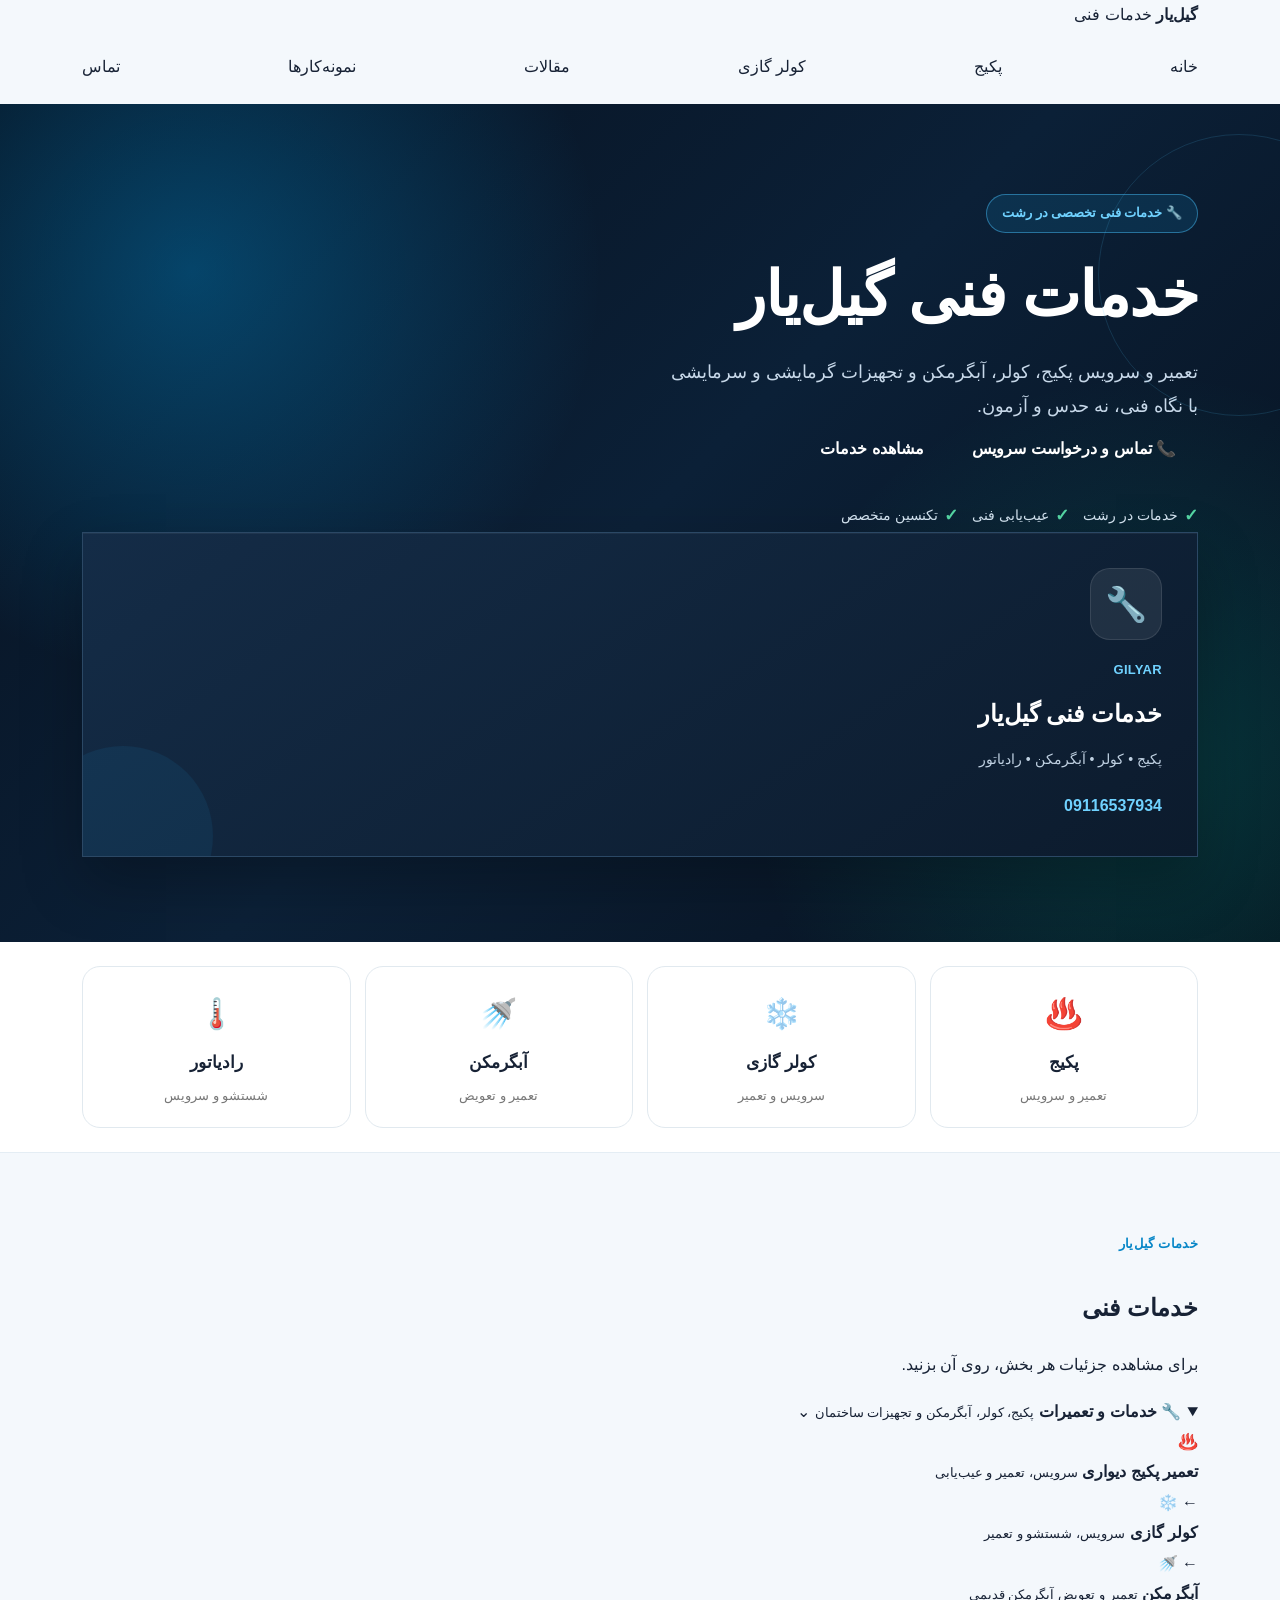
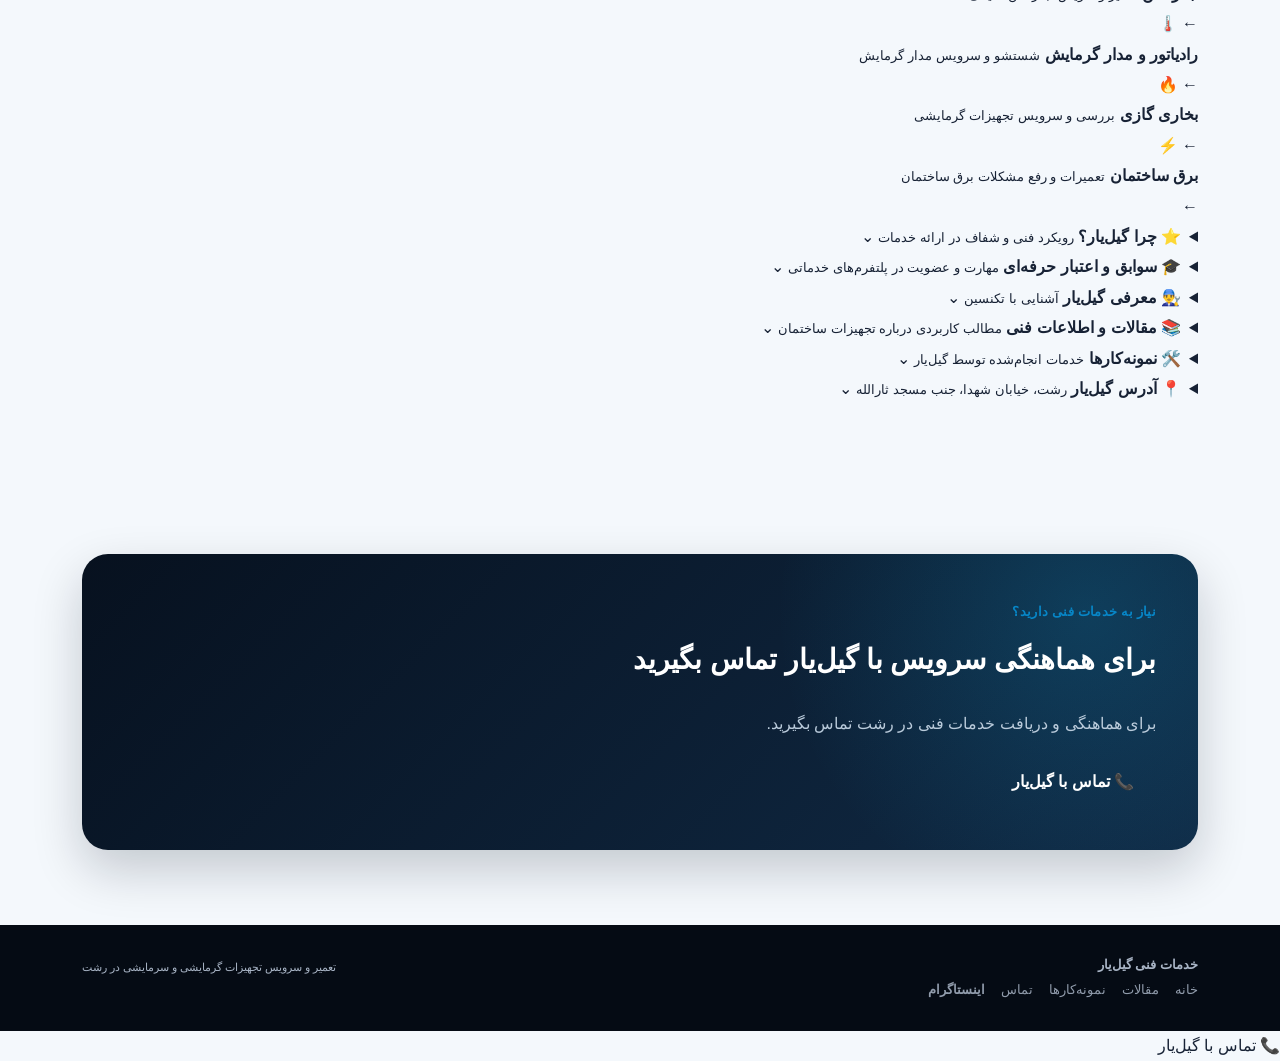
==== commit 226fd27e: "Update index.html" ====
--- a/index.html
+++ b/index.html
@@ -2,7 +2,6 @@
 <html lang="fa" dir="rtl">
 <head>
   <meta charset="UTF-8">
-
   <meta name="viewport" content="width=device-width, initial-scale=1.0">
 
   <title>خدمات فنی گیل‌یار | تعمیر پکیج، کولر و آبگرمکن در رشت</title>
@@ -15,7 +14,6 @@
   <meta name="robots" content="index, follow">
 
   <link rel="canonical" href="https://gilyarservice.ir/">
-
   <link rel="stylesheet" href="style.css">
 
   <script type="application/ld+json">
@@ -69,808 +67,525 @@
 
 <main>
 
-  <!-- HERO -->
-  <section class="hero">
-    <div class="wrap hero-grid">
-
-      <div class="hero-content">
-
-        <span class="eyebrow">
-          🔧 خدمات فنی تخصصی در رشت
+<!-- HERO -->
+<section class="hero">
+  <div class="wrap hero-grid">
+
+    <div class="hero-content">
+
+      <span class="eyebrow">🔧 خدمات فنی تخصصی در رشت</span>
+
+      <h1>خدمات فنی گیل‌یار</h1>
+
+      <p class="hero-subtitle">
+        تعمیر و سرویس پکیج، کولر، آبگرمکن و تجهیزات گرمایشی و سرمایشی
+      </p>
+
+      <p class="hero-description">
+        با نگاه فنی، نه حدس و آزمون.
+      </p>
+
+      <div class="hero-buttons">
+
+        <a class="btn btn-primary" href="tel:09116537934">
+          📞 تماس و درخواست سرویس
+        </a>
+
+        <a class="btn btn-secondary" href="#services">
+          مشاهده خدمات
+        </a>
+
+      </div>
+
+      <div class="hero-trust">
+
+        <div>
+          <strong>✓</strong>
+          خدمات در رشت
+        </div>
+
+        <div>
+          <strong>✓</strong>
+          عیب‌یابی فنی
+        </div>
+
+        <div>
+          <strong>✓</strong>
+          تکنسین متخصص
+        </div>
+
+      </div>
+
+    </div>
+
+
+    <div class="hero-card">
+
+      <div class="hero-icon">🔧</div>
+
+      <span class="hero-label">GILYAR</span>
+
+      <h2>خدمات فنی گیل‌یار</h2>
+
+      <p>پکیج • کولر • آبگرمکن • رادیاتور</p>
+
+      <a class="hero-call" href="tel:09116537934">
+        09116537934
+      </a>
+
+    </div>
+
+  </div>
+</section>
+
+
+<!-- QUICK SERVICES -->
+<section class="quick-services">
+
+  <div class="wrap">
+
+    <div class="quick-grid">
+
+      <a href="services/package.html">
+        <span>♨️</span>
+        <b>پکیج</b>
+        <small>تعمیر و سرویس</small>
+      </a>
+
+      <a href="services/ac.html">
+        <span>❄️</span>
+        <b>کولر گازی</b>
+        <small>سرویس و تعمیر</small>
+      </a>
+
+      <a href="services/water-heater.html">
+        <span>🚿</span>
+        <b>آبگرمکن</b>
+        <small>تعمیر و تعویض</small>
+      </a>
+
+      <a href="services/radiator.html">
+        <span>🌡️</span>
+        <b>رادیاتور</b>
+        <small>شستشو و سرویس</small>
+      </a>
+
+    </div>
+
+  </div>
+
+</section>
+
+
+<!-- COLLAPSIBLE CONTENT -->
+<section class="accordion-section" id="services">
+
+  <div class="wrap">
+
+    <div class="accordion-title">
+
+      <span class="section-label">خدمات گیل‌یار</span>
+
+      <h2>خدمات فنی</h2>
+
+      <p>
+        برای مشاهده جزئیات هر بخش، روی آن بزنید.
+      </p>
+
+    </div>
+
+
+    <!-- SERVICES -->
+    <details class="info-drawer" open>
+
+      <summary>
+        <span class="drawer-icon">🔧</span>
+
+        <span class="drawer-text">
+          <strong>خدمات و تعمیرات</strong>
+          <small>پکیج، کولر، آبگرمکن و تجهیزات ساختمان</small>
         </span>
 
-        <h1>
-          خدمات فنی گیل‌یار
-        </h1>
-
-        <p class="hero-subtitle">
-          تعمیر و سرویس پکیج، کولر، آبگرمکن و تجهیزات گرمایشی و سرمایشی
+        <span class="drawer-arrow">⌄</span>
+      </summary>
+
+
+      <div class="drawer-content">
+
+        <a class="compact-service" href="services/package.html">
+          <span>♨️</span>
+          <div>
+            <strong>تعمیر پکیج دیواری</strong>
+            <small>سرویس، تعمیر و عیب‌یابی</small>
+          </div>
+          <b>←</b>
+        </a>
+
+
+        <a class="compact-service" href="services/ac.html">
+          <span>❄️</span>
+          <div>
+            <strong>کولر گازی</strong>
+            <small>سرویس، شستشو و تعمیر</small>
+          </div>
+          <b>←</b>
+        </a>
+
+
+        <a class="compact-service" href="services/water-heater.html">
+          <span>🚿</span>
+          <div>
+            <strong>آبگرمکن</strong>
+            <small>تعمیر و تعویض آبگرمکن قدیمی</small>
+          </div>
+          <b>←</b>
+        </a>
+
+
+        <a class="compact-service" href="services/radiator.html">
+          <span>🌡️</span>
+          <div>
+            <strong>رادیاتور و مدار گرمایش</strong>
+            <small>شستشو و سرویس مدار گرمایش</small>
+          </div>
+          <b>←</b>
+        </a>
+
+
+        <a class="compact-service" href="services/package.html">
+          <span>🔥</span>
+          <div>
+            <strong>بخاری گازی</strong>
+            <small>بررسی و سرویس تجهیزات گرمایشی</small>
+          </div>
+          <b>←</b>
+        </a>
+
+
+        <a class="compact-service" href="contact.html">
+          <span>⚡</span>
+          <div>
+            <strong>برق ساختمان</strong>
+            <small>تعمیرات و رفع مشکلات برق ساختمان</small>
+          </div>
+          <b>←</b>
+        </a>
+
+      </div>
+
+    </details>
+
+
+    <!-- WHY -->
+    <details class="info-drawer">
+
+      <summary>
+        <span class="drawer-icon">⭐</span>
+
+        <span class="drawer-text">
+          <strong>چرا گیل‌یار؟</strong>
+          <small>رویکرد فنی و شفاف در ارائه خدمات</small>
+        </span>
+
+        <span class="drawer-arrow">⌄</span>
+      </summary>
+
+
+      <div class="drawer-content why-compact">
+
+        <div>
+          <span>🔧</span>
+          <strong>عیب‌یابی فنی</strong>
+          <p>بررسی علت مشکل پیش از تعمیر یا تعویض.</p>
+        </div>
+
+        <div>
+          <span>📋</span>
+          <strong>توضیح شفاف</strong>
+          <p>توضیح وضعیت دستگاه و روند پیشنهادی تعمیر.</p>
+        </div>
+
+        <div>
+          <span>🛠️</span>
+          <strong>تجربه عملی</strong>
+          <p>فعالیت در حوزه تجهیزات گرمایشی و سرمایشی.</p>
+        </div>
+
+        <div>
+          <span>📍</span>
+          <strong>خدمات در رشت</strong>
+          <p>ارائه خدمات در رشت و محدوده‌های اطراف.</p>
+        </div>
+
+      </div>
+
+    </details>
+
+
+    <!-- CREDENTIALS -->
+    <details class="info-drawer">
+
+      <summary>
+        <span class="drawer-icon">🎓</span>
+
+        <span class="drawer-text">
+          <strong>سوابق و اعتبار حرفه‌ای</strong>
+          <small>مهارت و عضویت در پلتفرم‌های خدماتی</small>
+        </span>
+
+        <span class="drawer-arrow">⌄</span>
+      </summary>
+
+
+      <div class="drawer-content credentials-compact">
+
+        <div class="credential">
+          <span>🎓</span>
+          <div>
+            <strong>دارای گواهینامه مهارت از سازمان آموزش فنی و حرفه‌ای کشور</strong>
+            <small>مهارت فنی مرتبط با حوزه خدمات</small>
+          </div>
+        </div>
+
+        <div class="credential">
+          <span>👨‍🔧</span>
+          <div>
+            <strong>متخصص ثبت‌شده در آچاره</strong>
+            <small>ارائه خدمات از طریق پلتفرم خدماتی</small>
+          </div>
+        </div>
+
+        <div class="credential">
+          <span>🛠️</span>
+          <div>
+            <strong>عضو پلتفرم‌های خدماتی</strong>
+            <small>خدمت از ما و سنجاق</small>
+          </div>
+        </div>
+
+      </div>
+
+    </details>
+
+
+    <!-- TECHNICIAN -->
+    <details class="info-drawer">
+
+      <summary>
+        <span class="drawer-icon">👨‍🔧</span>
+
+        <span class="drawer-text">
+          <strong>معرفی گیل‌یار</strong>
+          <small>آشنایی با تکنسین</small>
+        </span>
+
+        <span class="drawer-arrow">⌄</span>
+      </summary>
+
+
+      <div class="drawer-content technician-compact">
+
+        <div class="technician-icon">👨‍🔧</div>
+
+        <div>
+          <h3>بهروز فتاحی</h3>
+
+          <p>
+            تکنسین خدمات فنی گیل‌یار؛ فعال در زمینه تعمیر و سرویس
+            پکیج، آبگرمکن، کولر گازی و تجهیزات گرمایشی و سرمایشی در رشت.
+          </p>
+        </div>
+
+      </div>
+
+    </details>
+
+
+    <!-- ARTICLES -->
+    <details class="info-drawer">
+
+      <summary>
+        <span class="drawer-icon">📚</span>
+
+        <span class="drawer-text">
+          <strong>مقالات و اطلاعات فنی</strong>
+          <small>مطالب کاربردی درباره تجهیزات ساختمان</small>
+        </span>
+
+        <span class="drawer-arrow">⌄</span>
+      </summary>
+
+
+      <div class="drawer-content article-compact">
+
+        <a href="articles/package-pressure-drops.html">
+          <span>♨️</span>
+          <div>
+            <strong>چرا فشار پکیج کم می‌شود؟</strong>
+            <small>دلایل رایج افت فشار پکیج</small>
+          </div>
+          <b>←</b>
+        </a>
+
+
+        <a href="articles/package-no-hot-water.html">
+          <span>♨️</span>
+          <div>
+            <strong>چرا آب پکیج گرم نمی‌شود؟</strong>
+            <small>دلایل رایج گرم نشدن آب مصرفی</small>
+          </div>
+          <b>←</b>
+        </a>
+
+
+        <a href="articles/ac-not-cooling.html">
+          <span>❄️</span>
+          <div>
+            <strong>چرا کولر گازی خنک نمی‌کند؟</strong>
+            <small>عوامل رایج کاهش سرمایش</small>
+          </div>
+          <b>←</b>
+        </a>
+
+
+        <a href="articles/package-error-codes.html">
+          <span>⚠️</span>
+          <div>
+            <strong>خطاهای پکیج و مفهوم آن‌ها</strong>
+            <small>آشنایی با خطاهای رایج</small>
+          </div>
+          <b>←</b>
+        </a>
+
+
+        <a class="drawer-more" href="articles/index.html">
+          مشاهده همه مقالات ←
+        </a>
+
+      </div>
+
+    </details>
+
+
+    <!-- PORTFOLIO -->
+    <details class="info-drawer">
+
+      <summary>
+        <span class="drawer-icon">🛠️</span>
+
+        <span class="drawer-text">
+          <strong>نمونه‌کارها</strong>
+          <small>خدمات انجام‌شده توسط گیل‌یار</small>
+        </span>
+
+        <span class="drawer-arrow">⌄</span>
+      </summary>
+
+
+      <div class="drawer-content portfolio-compact">
+
+        <div>
+          <span>🔧</span>
+          <strong>تعمیر و سرویس تجهیزات</strong>
+        </div>
+
+        <div>
+          <span>❄️</span>
+          <strong>خدمات کولر گازی</strong>
+        </div>
+
+        <div>
+          <span>♨️</span>
+          <strong>خدمات پکیج و گرمایش</strong>
+        </div>
+
+        <a class="drawer-more" href="portfolio.html">
+          مشاهده همه نمونه‌کارها ←
+        </a>
+
+      </div>
+
+    </details>
+
+
+    <!-- LOCATION -->
+    <details class="info-drawer">
+
+      <summary>
+        <span class="drawer-icon">📍</span>
+
+        <span class="drawer-text">
+          <strong>آدرس گیل‌یار</strong>
+          <small>رشت، خیابان شهدا، جنب مسجد ثارالله</small>
+        </span>
+
+        <span class="drawer-arrow">⌄</span>
+      </summary>
+
+
+      <div class="drawer-content location-compact">
+
+        <p>
+          📍 رشت، خیابان شهدا، جنب مسجد ثارالله
         </p>
 
-        <p class="hero-description">
-          با نگاه فنی، نه حدس و آزمون.
-        </p>
-
-        <div class="hero-buttons">
-
-          <a
-            class="btn btn-primary"
-            href="tel:09116537934"
-          >
-            📞 تماس و درخواست سرویس
-          </a>
-
-          <a
-            class="btn btn-secondary"
-            href="#services"
-          >
-            مشاهده خدمات
-          </a>
-
-        </div>
-
-        <div class="hero-trust">
-
-          <div>
-            <strong>✓</strong>
-            خدمات در رشت
-          </div>
-
-          <div>
-            <strong>✓</strong>
-            عیب‌یابی فنی
-          </div>
-
-          <div>
-            <strong>✓</strong>
-            تکنسین متخصص
-          </div>
-
-        </div>
-
-      </div>
-
-
-      <div class="hero-card">
-
-        <div class="hero-icon">
-          🔧
-        </div>
-
-        <span class="hero-label">
-          GILYAR
-        </span>
-
-        <h2>
-          خدمات فنی گیل‌یار
-        </h2>
-
-        <p>
-          پکیج • کولر • آبگرمکن • رادیاتور
-        </p>
-
         <a
-          class="hero-call"
-          href="tel:09116537934"
+          class="btn btn-secondary"
+          href="https://www.google.com/maps/search/?api=1&query=رشت+خیابان+شهدا+جنب+مسجد+ثارالله"
+          target="_blank"
+          rel="noopener"
         >
-          09116537934
-        </a>
-
-      </div>
+          مشاهده آدرس روی نقشه
+        </a>
+
+      </div>
+
+    </details>
+
+  </div>
+
+</section>
+
+
+<!-- FINAL CTA -->
+<section class="section final-contact">
+
+  <div class="wrap">
+
+    <div class="cta">
+
+      <span class="section-label">
+        نیاز به خدمات فنی دارید؟
+      </span>
+
+      <h2>
+        برای هماهنگی سرویس با گیل‌یار تماس بگیرید
+      </h2>
+
+      <p>
+        برای هماهنگی و دریافت خدمات فنی در رشت تماس بگیرید.
+      </p>
+
+      <a class="btn btn-primary" href="tel:09116537934">
+        📞 تماس با گیل‌یار
+      </a>
 
     </div>
-  </section>
-
-
-  <!-- QUICK SERVICES -->
-  <section class="quick-services">
-
-    <div class="wrap">
-
-      <div class="quick-grid">
-
-        <a href="services/package.html">
-          <span>♨️</span>
-          <b>پکیج</b>
-          <small>تعمیر و سرویس</small>
-        </a>
-
-        <a href="services/ac.html">
-          <span>❄️</span>
-          <b>کولر گازی</b>
-          <small>سرویس و تعمیر</small>
-        </a>
-
-        <a href="services/water-heater.html">
-          <span>🚿</span>
-          <b>آبگرمکن</b>
-          <small>تعمیر و تعویض</small>
-        </a>
-
-        <a href="services/radiator.html">
-          <span>🌡️</span>
-          <b>رادیاتور</b>
-          <small>شستشو و سرویس</small>
-        </a>
-
-      </div>
-
-    </div>
-
-  </section>
-
-
-  <!-- STATS -->
-  <section class="section">
-
-    <div class="wrap">
-
-      <div class="stats">
-
-        <div class="stat">
-          <strong>پکیج</strong>
-          <span>تعمیر و سرویس</span>
-        </div>
-
-        <div class="stat">
-          <strong>کولر</strong>
-          <span>سرویس و تعمیر</span>
-        </div>
-
-        <div class="stat">
-          <strong>آبگرمکن</strong>
-          <span>تعمیر و تعویض</span>
-        </div>
-
-        <div class="stat">
-          <strong>رشت</strong>
-          <span>خدمات فنی</span>
-        </div>
-
-      </div>
-
-    </div>
-
-  </section>
-
-
-  <!-- SERVICES -->
-  <section class="section" id="services">
-
-    <div class="wrap">
-
-      <div class="title">
-
-        <span class="section-label">
-          خدمات گیل‌یار
-        </span>
-
-        <h2>
-          خدمات فنی و تعمیرات
-        </h2>
-
-        <p>
-          خدمات تخصصی برای تجهیزات گرمایشی، سرمایشی و تأسیسات ساختمان
-        </p>
-
-      </div>
-
-
-      <div class="services-grid">
-
-        <a class="service-card" href="services/package.html">
-
-          <div class="service-icon">♨️</div>
-
-          <h3>
-            تعمیر پکیج دیواری
-          </h3>
-
-          <p>
-            سرویس، تعمیر و عیب‌یابی پکیج‌های دیواری
-          </p>
-
-          <span>
-            مشاهده خدمات ←
-          </span>
-
-        </a>
-
-
-        <a class="service-card" href="services/ac.html">
-
-          <div class="service-icon">❄️</div>
-
-          <h3>
-            کولر گازی
-          </h3>
-
-          <p>
-            سرویس، شستشو، عیب‌یابی و تعمیر کولر گازی
-          </p>
-
-          <span>
-            مشاهده خدمات ←
-          </span>
-
-        </a>
-
-
-        <a class="service-card" href="services/water-heater.html">
-
-          <div class="service-icon">🚿</div>
-
-          <h3>
-            آبگرمکن
-          </h3>
-
-          <p>
-            تعمیر آبگرمکن و تعویض آبگرمکن‌های قدیمی
-          </p>
-
-          <span>
-            مشاهده خدمات ←
-          </span>
-
-        </a>
-
-
-        <a class="service-card" href="services/radiator.html">
-
-          <div class="service-icon">🌡️</div>
-
-          <h3>
-            رادیاتور و مدار گرمایش
-          </h3>
-
-          <p>
-            شستشوی رادیاتورها و مدار گرمایش ساختمان
-          </p>
-
-          <span>
-            مشاهده خدمات ←
-          </span>
-
-        </a>
-
-
-        <a class="service-card" href="services/package.html">
-
-          <div class="service-icon">🔥</div>
-
-          <h3>
-            بخاری گازی
-          </h3>
-
-          <p>
-            بررسی، سرویس و تعمیر تجهیزات گرمایشی
-          </p>
-
-          <span>
-            مشاهده خدمات ←
-          </span>
-
-        </a>
-
-
-        <a class="service-card" href="contact.html">
-
-          <div class="service-icon">⚡</div>
-
-          <h3>
-            برق ساختمان
-          </h3>
-
-          <p>
-            تعمیرات و رفع مشکلات برق ساختمان
-          </p>
-
-          <span>
-            درخواست خدمات ←
-          </span>
-
-        </a>
-
-      </div>
-
-    </div>
-
-  </section>
-
-
-  <!-- WHY GILYAR -->
-  <section class="section">
-
-    <div class="wrap">
-
-      <div class="title">
-
-        <span class="section-label">
-          چرا گیل‌یار؟
-        </span>
-
-        <h2>
-          خدمات با رویکرد فنی
-        </h2>
-
-      </div>
-
-
-      <div class="why-grid">
-
-        <div class="why-card">
-
-          <div class="why-icon">🔧</div>
-
-          <h3>
-            عیب‌یابی فنی
-          </h3>
-
-          <p>
-            بررسی علت مشکل پیش از تصمیم‌گیری برای تعمیر یا تعویض قطعه.
-          </p>
-
-        </div>
-
-
-        <div class="why-card">
-
-          <div class="why-icon">📋</div>
-
-          <h3>
-            توضیح شفاف
-          </h3>
-
-          <p>
-            توضیح وضعیت دستگاه و روند پیشنهادی تعمیر به زبان قابل فهم.
-          </p>
-
-        </div>
-
-
-        <div class="why-card">
-
-          <div class="why-icon">🛠️</div>
-
-          <h3>
-            تجربه عملی
-          </h3>
-
-          <p>
-            فعالیت در حوزه تعمیر و سرویس تجهیزات گرمایشی و سرمایشی.
-          </p>
-
-        </div>
-
-
-        <div class="why-card">
-
-          <div class="why-icon">📍</div>
-
-          <h3>
-            خدمات در رشت
-          </h3>
-
-          <p>
-            ارائه خدمات فنی در رشت و محدوده‌های اطراف با هماهنگی قبلی.
-          </p>
-
-        </div>
-
-      </div>
-
-    </div>
-
-  </section>
-
-
-  <!-- CREDENTIALS -->
-  <section class="section">
-
-    <div class="wrap credentials">
-
-      <div class="credential-main">
-
-        <span class="section-label">
-          سوابق و اعتبار حرفه‌ای
-        </span>
-
-        <h2>
-          گیل‌یار
-        </h2>
-
-        <p>
-          فعالیت حرفه‌ای در حوزه خدمات فنی و تعمیرات تجهیزات گرمایشی و سرمایشی.
-        </p>
-
-      </div>
-
-
-      <div class="credential-list">
-
-        <div class="credential">
-
-          <span>🎓</span>
-
-          <div>
-
-            <strong>
-              دارای گواهینامه مهارت از سازمان آموزش فنی و حرفه‌ای کشور
-            </strong>
-
-            <small>
-              آموزش و مهارت فنی مرتبط با حوزه خدمات
-            </small>
-
-          </div>
-
-        </div>
-
-
-        <div class="credential">
-
-          <span>👨‍🔧</span>
-
-          <div>
-
-            <strong>
-              متخصص ثبت‌شده در آچاره
-            </strong>
-
-            <small>
-              ارائه خدمات از طریق پلتفرم خدماتی
-            </small>
-
-          </div>
-
-        </div>
-
-
-        <div class="credential">
-
-          <span>🛠️</span>
-
-          <div>
-
-            <strong>
-              عضو پلتفرم‌های خدماتی
-            </strong>
-
-            <small>
-              عضو خدمت از ما و سنجاق
-            </small>
-
-          </div>
-
-        </div>
-
-      </div>
-
-    </div>
-
-  </section>
-
-
-  <!-- TECHNICIAN -->
-  <section class="section">
-
-    <div class="wrap technician">
-
-      <div class="technician-icon">
-        👨‍🔧
-      </div>
-
-      <div>
-
-        <span class="section-label">
-          معرفی تکنسین
-        </span>
-
-        <h2>
-          بهروز فتاحی
-        </h2>
-
-        <p>
-          تکنسین خدمات فنی گیل‌یار؛ فعال در زمینه تعمیر و سرویس پکیج،
-          آبگرمکن، کولر گازی و تجهیزات گرمایشی و سرمایشی در رشت.
-        </p>
-
-      </div>
-
-    </div>
-
-  </section>
-
-
-  <!-- ARTICLES -->
-  <section class="section">
-
-    <div class="wrap">
-
-      <div class="title">
-
-        <span class="section-label">
-          آموزش و اطلاعات فنی
-        </span>
-
-        <h2>
-          مقالات گیل‌یار
-        </h2>
-
-        <p>
-          مطالب کاربردی درباره نگهداری و مشکلات رایج تجهیزات ساختمان
-        </p>
-
-      </div>
-
-
-      <div class="articles-grid">
-
-        <a class="article-card" href="articles/package-pressure-drops.html">
-
-          <span class="article-tag">
-            پکیج
-          </span>
-
-          <h3>
-            چرا فشار پکیج کم می‌شود؟
-          </h3>
-
-          <p>
-            بررسی دلایل رایج افت فشار پکیج و زمان مناسب برای مراجعه به متخصص.
-          </p>
-
-        </a>
-
-
-        <a class="article-card" href="articles/package-no-hot-water.html">
-
-          <span class="article-tag">
-            پکیج
-          </span>
-
-          <h3>
-            چرا آب پکیج گرم نمی‌شود؟
-          </h3>
-
-          <p>
-            دلایل رایج گرم نشدن آب مصرفی و مواردی که نیاز به بررسی تخصصی دارند.
-          </p>
-
-        </a>
-
-
-        <a class="article-card" href="articles/ac-not-cooling.html">
-
-          <span class="article-tag">
-            کولر
-          </span>
-
-          <h3>
-            چرا کولر گازی خنک نمی‌کند؟
-          </h3>
-
-          <p>
-            عوامل رایج کاهش سرمایش کولر گازی و اهمیت سرویس اصولی دستگاه.
-          </p>
-
-        </a>
-
-
-        <a class="article-card" href="articles/package-error-codes.html">
-
-          <span class="article-tag">
-            پکیج
-          </span>
-
-          <h3>
-            خطاهای پکیج و مفهوم آن‌ها
-          </h3>
-
-          <p>
-            آشنایی با خطاهای رایج پکیج و زمان مناسب برای درخواست خدمات تخصصی.
-          </p>
-
-        </a>
-
-      </div>
-
-    </div>
-
-  </section>
-
-
-  <!-- PORTFOLIO -->
-  <section class="section">
-
-    <div class="wrap">
-
-      <div class="title">
-
-        <span class="section-label">
-          نمونه‌کارها
-        </span>
-
-        <h2>
-          بخشی از خدمات انجام‌شده
-        </h2>
-
-        <p>
-          نمونه‌کارهای واقعی گیل‌یار به‌مرور در این بخش اضافه می‌شوند.
-        </p>
-
-      </div>
-
-
-      <div class="portfolio-grid">
-
-        <a class="portfolio-card" href="portfolio.html">
-
-          <div class="portfolio-placeholder">
-            🔧
-          </div>
-
-          <h3>
-            تعمیر و سرویس تجهیزات
-          </h3>
-
-          <p>
-            مشاهده نمونه‌کارها
-          </p>
-
-        </a>
-
-
-        <a class="portfolio-card" href="portfolio.html">
-
-          <div class="portfolio-placeholder">
-            ❄️
-          </div>
-
-          <h3>
-            خدمات کولر گازی
-          </h3>
-
-          <p>
-            مشاهده نمونه‌کارها
-          </p>
-
-        </a>
-
-
-        <a class="portfolio-card" href="portfolio.html">
-
-          <div class="portfolio-placeholder">
-            ♨️
-          </div>
-
-          <h3>
-            خدمات پکیج و گرمایش
-          </h3>
-
-          <p>
-            مشاهده نمونه‌کارها
-          </p>
-
-        </a>
-
-      </div>
-
-
-      <div class="center-action">
-
-        <a class="btn btn-secondary" href="portfolio.html">
-          مشاهده همه نمونه‌کارها
-        </a>
-
-      </div>
-
-    </div>
-
-  </section>
-
-
-  <!-- LOCATION -->
-  <section class="section">
-
-    <div class="wrap">
-
-      <div class="location-card">
-
-        <div class="title">
-
-          <span class="section-label">
-            موقعیت گیل‌یار
-          </span>
-
-          <h2>
-            آدرس خدمات فنی گیل‌یار
-          </h2>
-
-          <p>
-            رشت، خیابان شهدا، جنب مسجد ثارالله
-          </p>
-
-        </div>
-
-
-        <div class="center-action">
-
-          <a
-            class="btn btn-secondary"
-            href="https://www.google.com/maps/search/?api=1&query=رشت+خیابان+شهدا+جنب+مسجد+ثارالله"
-            target="_blank"
-            rel="noopener"
-          >
-            📍 مشاهده آدرس روی نقشه
-          </a>
-
-        </div>
-
-      </div>
-
-    </div>
-
-  </section>
-
-
-  <!-- CTA -->
-  <section class="section">
-
-    <div class="wrap">
-
-      <div class="cta">
-
-        <span class="section-label">
-          نیاز به خدمات فنی دارید؟
-        </span>
-
-        <h2>
-          برای هماهنگی سرویس با گیل‌یار تماس بگیرید
-        </h2>
-
-        <p>
-          مشکل دستگاه را توضیح دهید تا درباره روند بررسی و خدمات موردنیاز راهنمایی شوید.
-        </p>
-
-
-        <div class="cta-actions">
-
-          <a
-            class="btn btn-primary"
-            href="tel:09116537934"
-          >
-            📞 تماس با گیل‌یار
-          </a>
-
-          <a
-            class="btn btn-secondary"
-            href="contact.html"
-          >
-            اطلاعات تماس
-          </a>
-
-        </div>
-
-      </div>
-
-    </div>
-
-  </section>
+
+  </div>
+
+</section>
 
 </main>
 
 
-<!-- FOOTER -->
 <footer>
 
   <div class="wrap footer-inner">
 
     <div class="foot">
 
-      <strong>
-        خدمات فنی گیل‌یار
-      </strong>
+      <strong>خدمات فنی گیل‌یار</strong>
 
       <small>
         تعمیر و سرویس تجهیزات گرمایشی و سرمایشی در رشت
@@ -881,21 +596,13 @@
 
     <div class="footer-links">
 
-      <a href="index.html">
-        خانه
-      </a>
-
-      <a href="articles/index.html">
-        مقالات
-      </a>
-
-      <a href="portfolio.html">
-        نمونه‌کارها
-      </a>
-
-      <a href="contact.html">
-        تماس
-      </a>
+      <a href="index.html">خانه</a>
+
+      <a href="articles/index.html">مقالات</a>
+
+      <a href="portfolio.html">نمونه‌کارها</a>
+
+      <a href="contact.html">تماس</a>
 
       <a
         class="social"
@@ -913,11 +620,7 @@
 </footer>
 
 
-<!-- MOBILE CALL -->
-<a
-  class="mobile-call"
-  href="tel:09116537934"
->
+<a class="mobile-call" href="tel:09116537934">
   📞 تماس با گیل‌یار
 </a>
 
